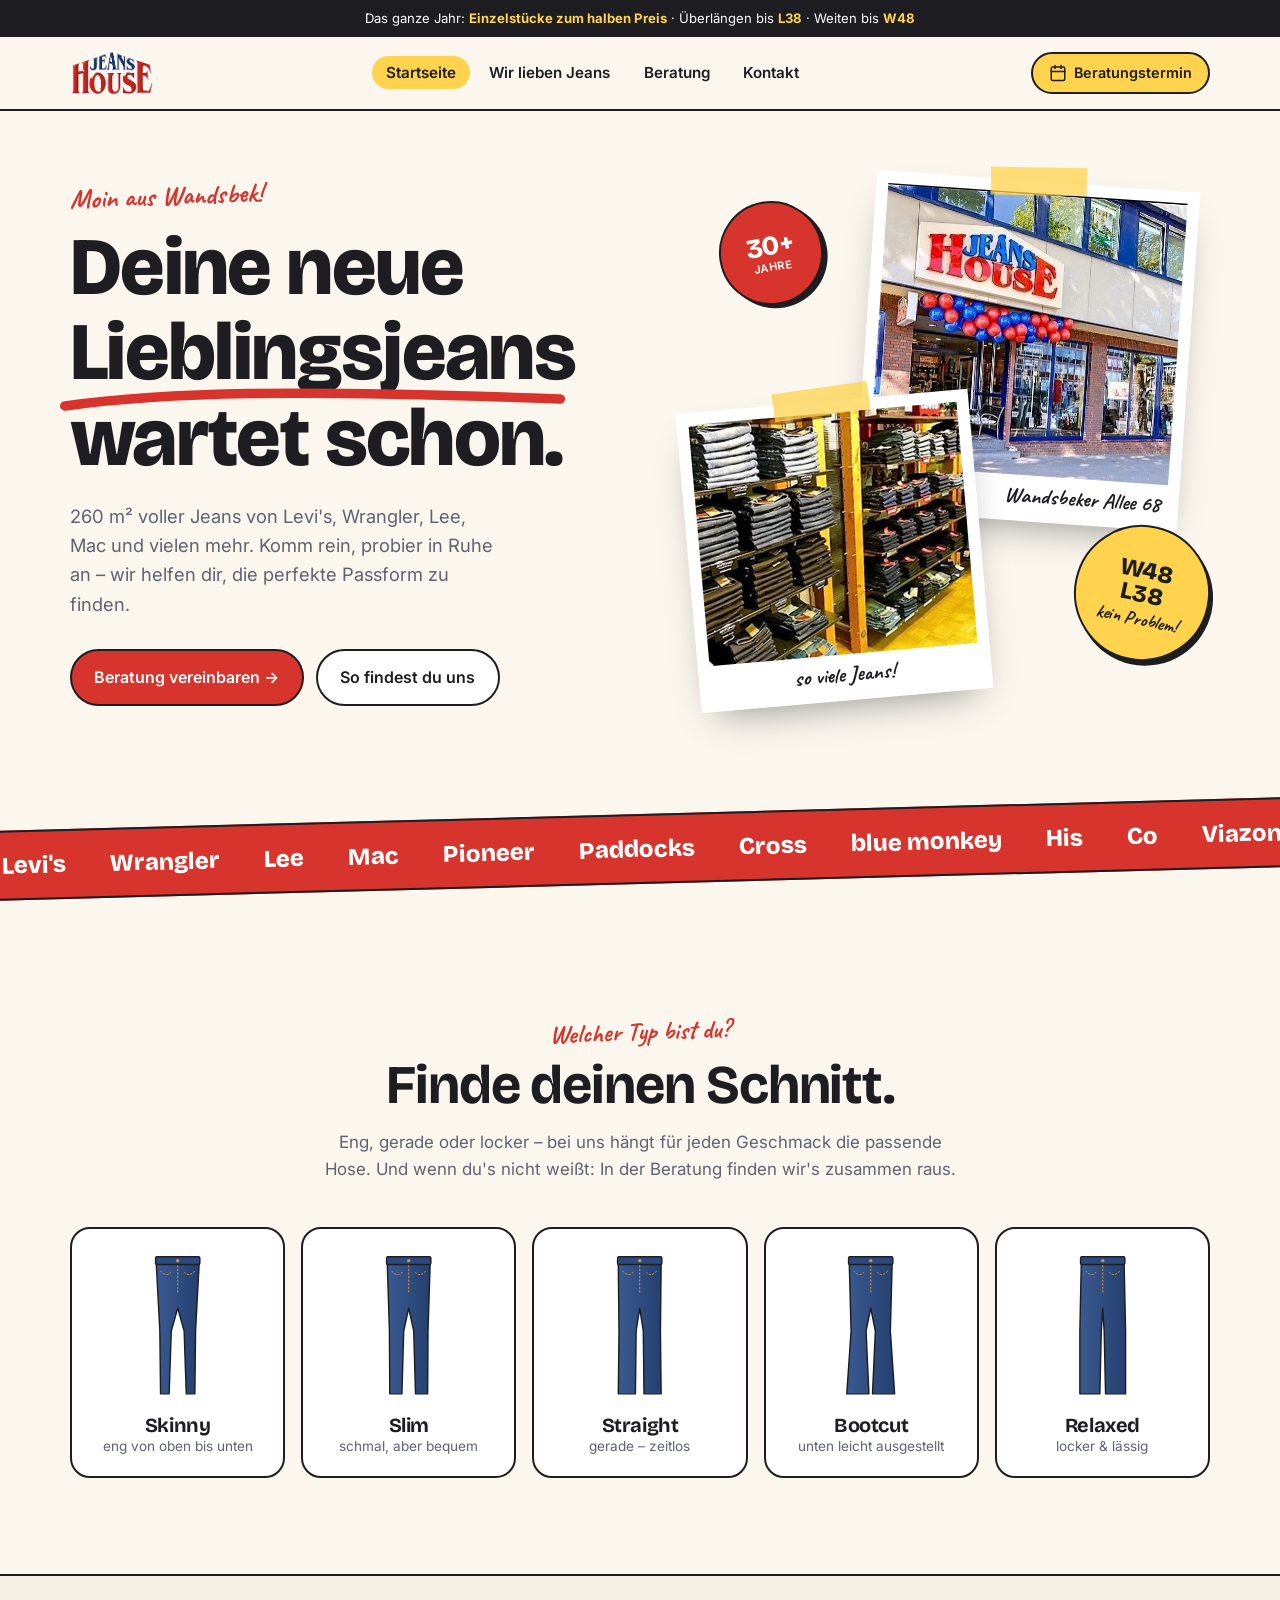
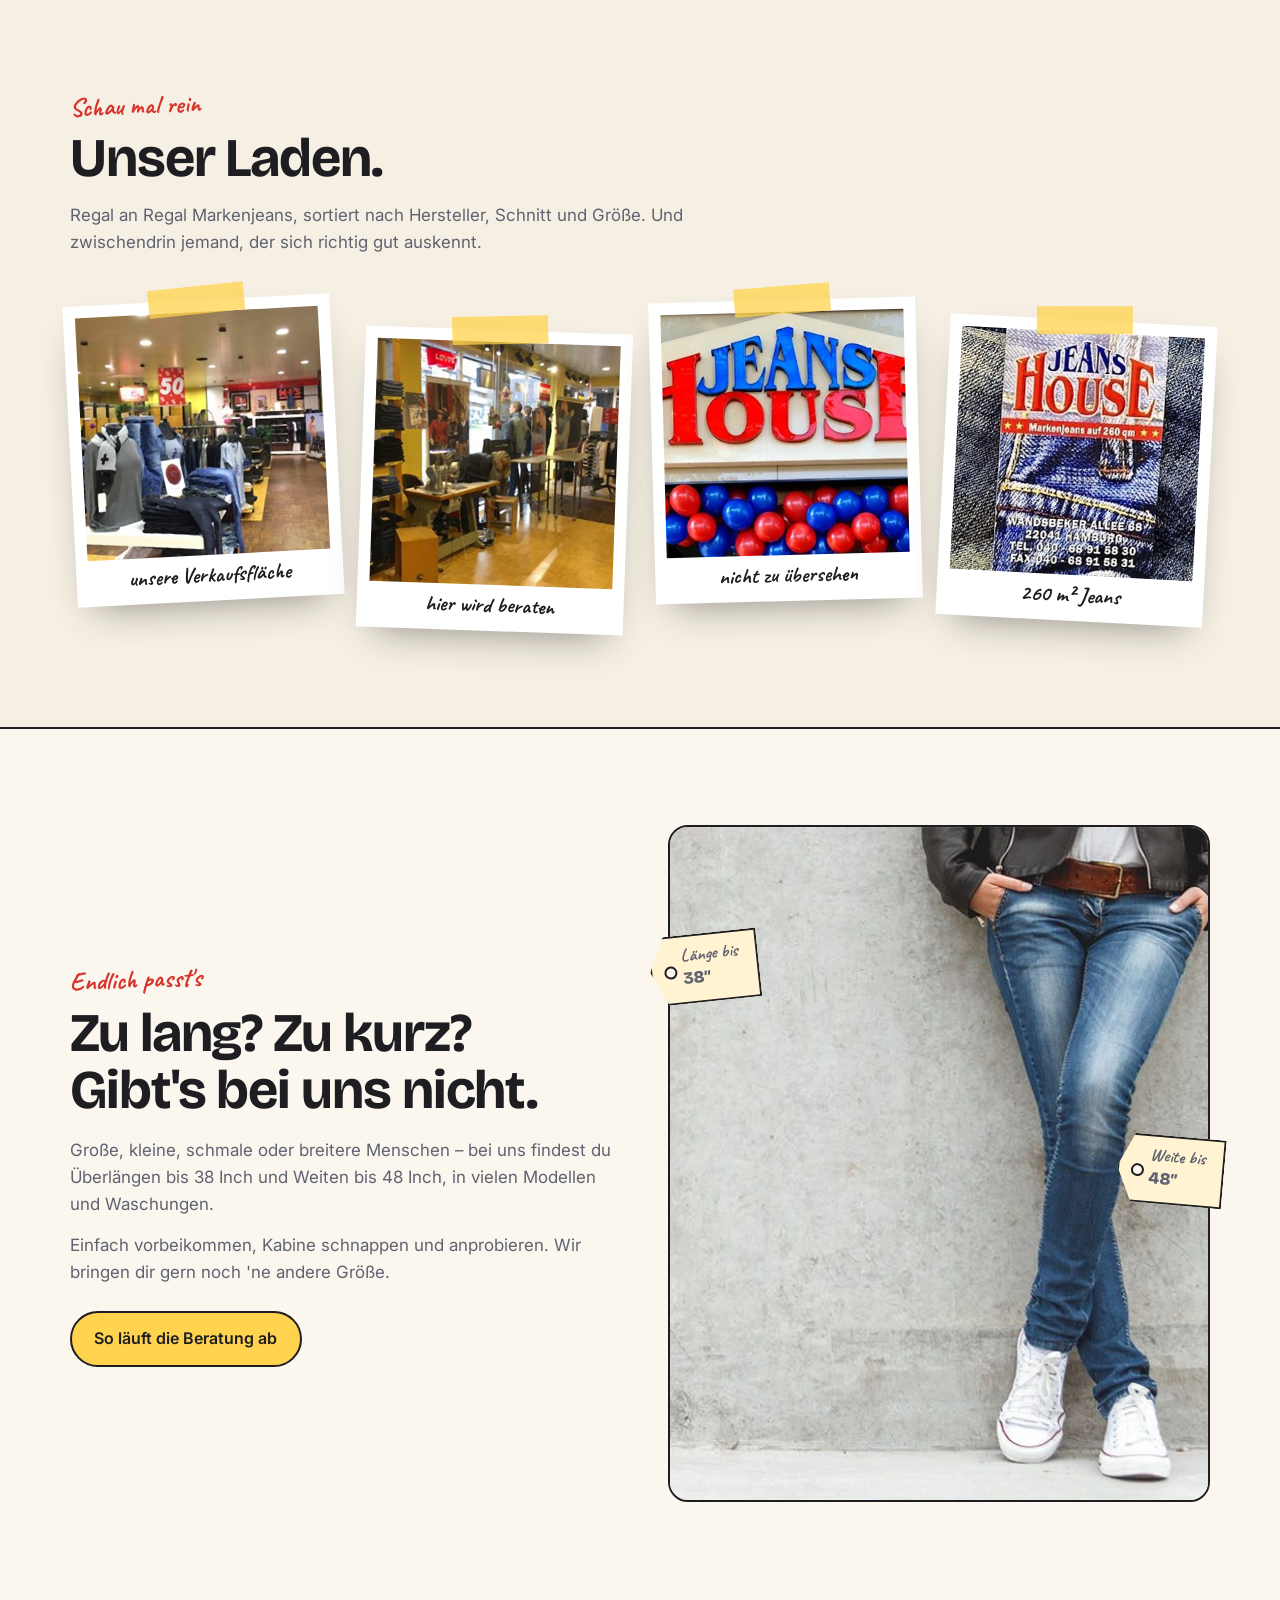
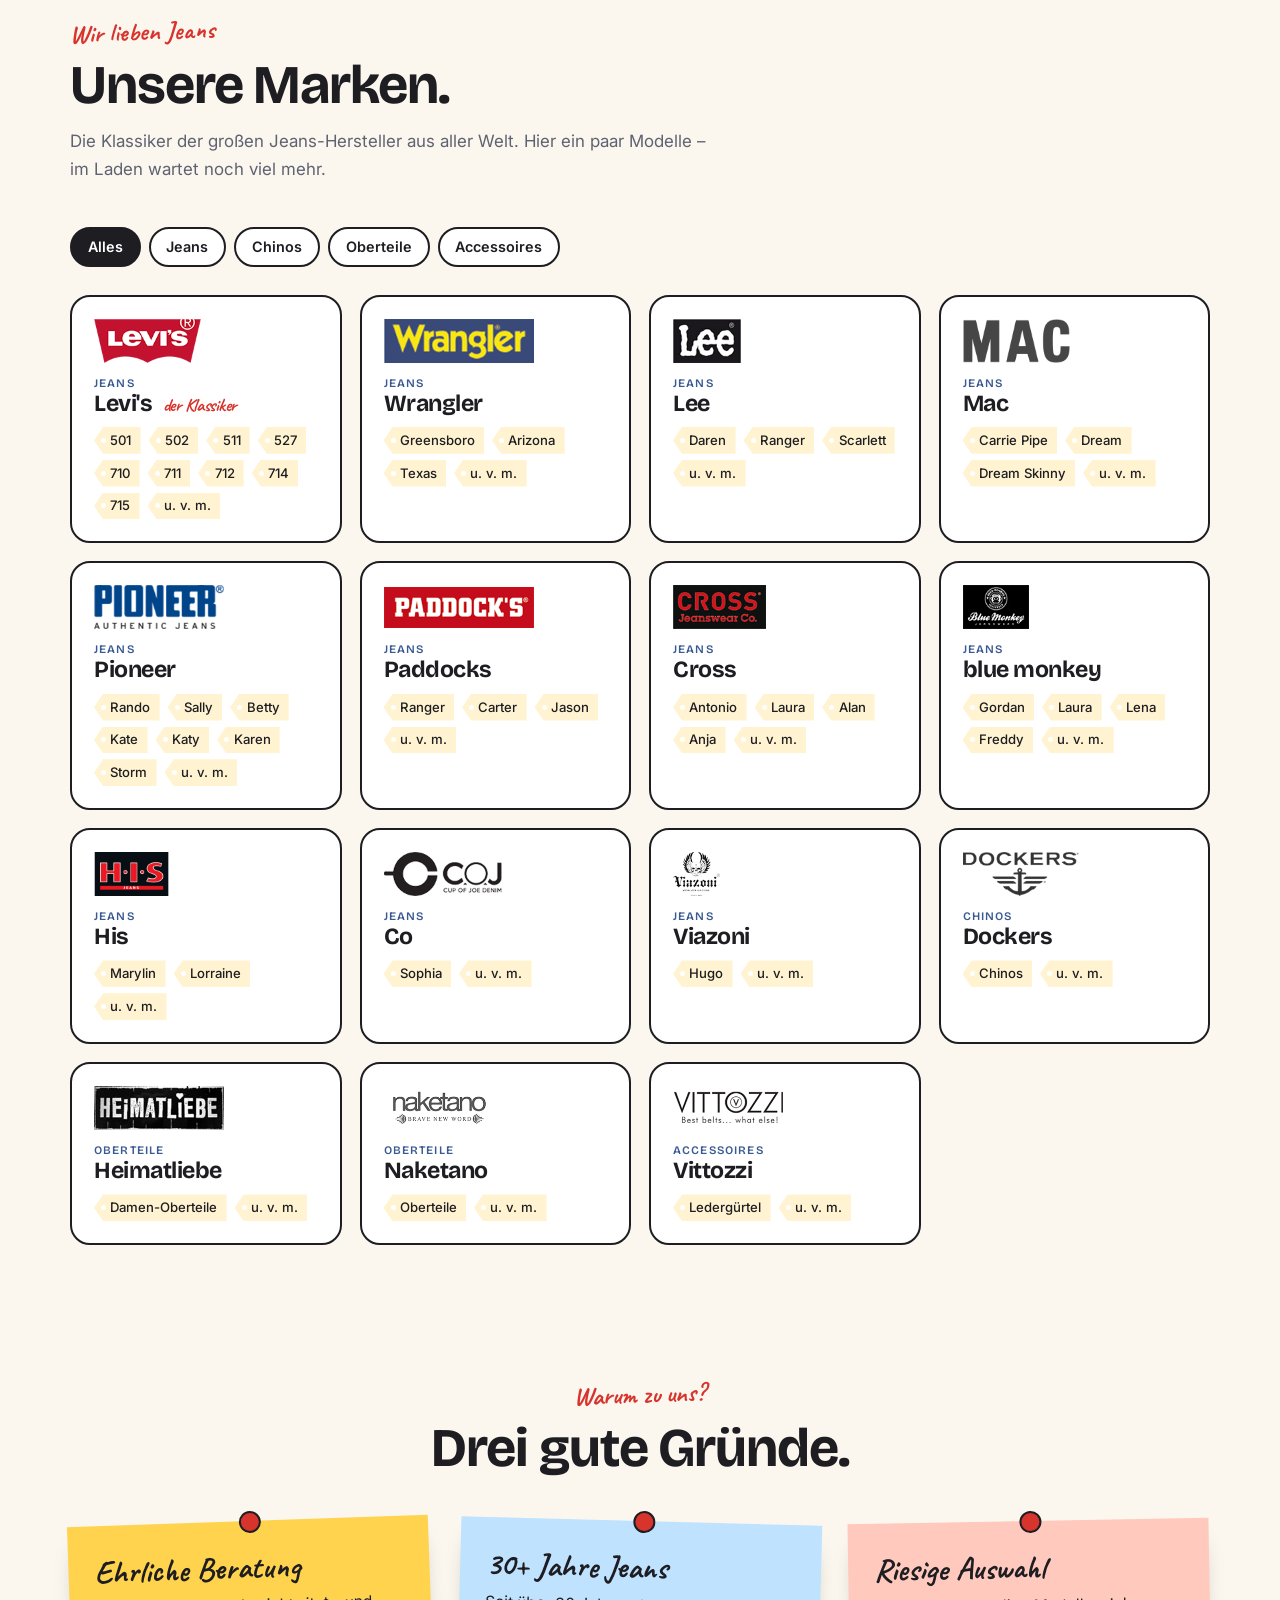
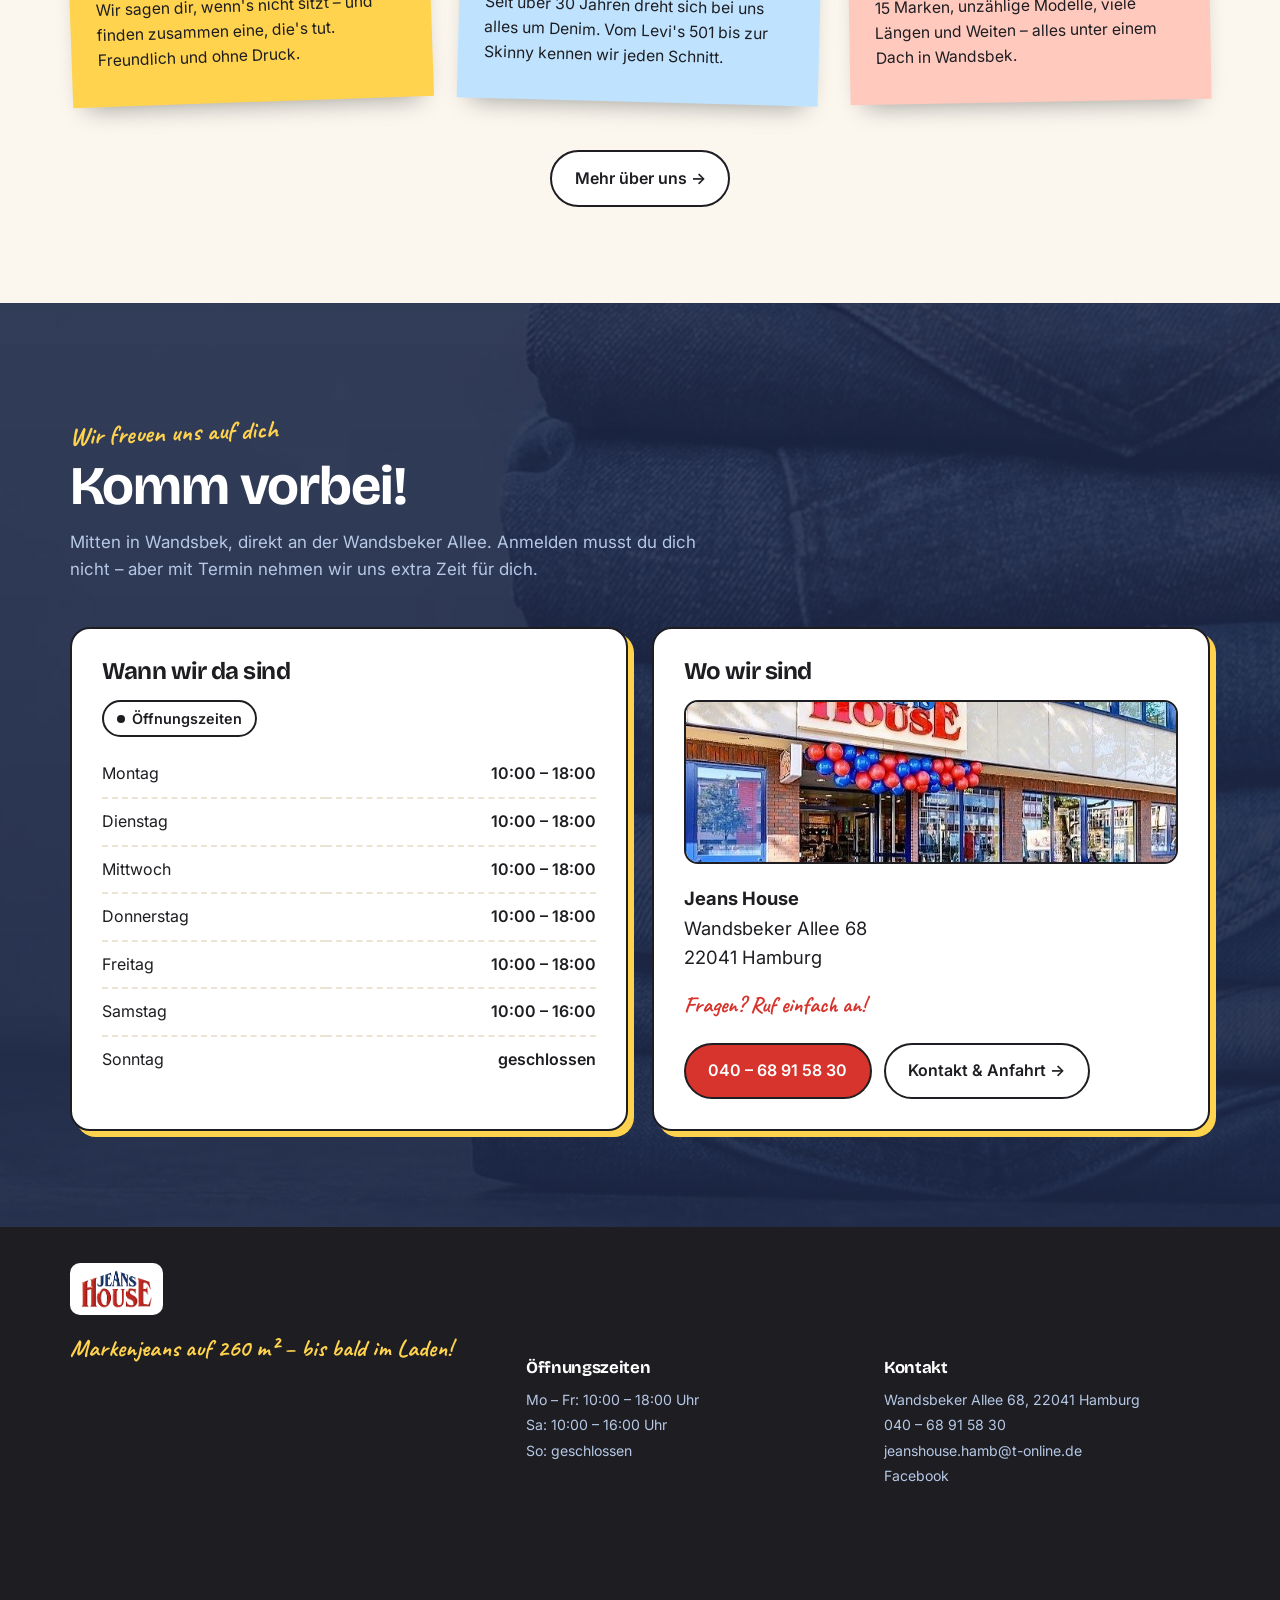
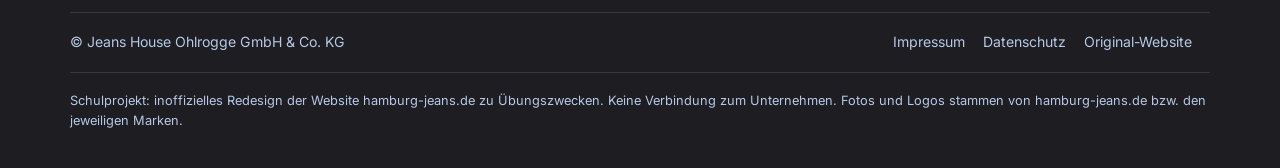
==== index.html @ 326e83bf "Add files via upload" ====
<!DOCTYPE html>
<html lang="de">
<head>
<meta charset="utf-8">
<meta name="viewport" content="width=device-width, initial-scale=1">
<title>Jeans House Hamburg – Markenjeans auf 260 m²</title>
<meta name="description" content="Markenjeans auf 260 m² in Hamburg-Wandsbek: persönliche Passformberatung, Überlängen bis L38 und Weiten bis W48.">
<meta name="author" content="Schulprojekt – Redesign von hamburg-jeans.de">
<link rel="icon" href="img/favicon.png">
<link rel="preconnect" href="https://fonts.googleapis.com">
<link rel="preconnect" href="https://fonts.gstatic.com" crossorigin>
<link href="https://fonts.googleapis.com/css2?family=Bricolage+Grotesque:opsz,wght@12..96,600;12..96,800&amp;family=Caveat:wght@600;700&amp;family=Inter:wght@400;500;600&amp;display=swap" rel="stylesheet">
<link rel="stylesheet" href="style.css">
</head>
<body>

<p class="topbar">Das ganze Jahr: <b>Einzelstücke zum halben Preis</b> · Überlängen bis <b>L38</b> · Weiten bis <b>W48</b></p>

<header>
  <nav class="wrap nav" aria-label="Hauptnavigation">
    <a href="index.html" class="logo"><img src="img/logo.png" alt="Jeans House – zur Startseite" width="84" height="46"></a>
    <button class="menu-btn" type="button" aria-label="Menü öffnen" aria-expanded="false" aria-controls="menu"><svg viewBox="0 0 24 24" fill="none" stroke="currentColor" stroke-width="2.4" stroke-linecap="round" aria-hidden="true"><path d="M4 7h16M4 12h16M4 17h16"/></svg></button>
    <ul id="menu">
      <li><a href="index.html" aria-current="page">Startseite</a></li>
      <li><a href="wir-lieben-jeans.html">Wir lieben Jeans</a></li>
      <li><a href="beratung.html">Beratung</a></li>
      <li><a href="kontakt.html">Kontakt</a></li>
    </ul>
    <a href="beratung.html#termin" class="btn btn-yellow"><svg viewBox="0 0 24 24" fill="none" stroke="currentColor" stroke-width="2" stroke-linecap="round" stroke-linejoin="round" aria-hidden="true"><rect x="3" y="4" width="18" height="18" rx="2"/><path d="M16 2v4M8 2v4M3 10h18"/></svg>Beratungstermin</a>
  </nav>
</header>

<main>
  <section class="hero">
    <div class="wrap hero-grid">
      <div>
        <p class="hand kicker">Moin aus Wandsbek!</p>
        <h1>Deine neue <span class="scribble">Lieblingsjeans<svg viewBox="0 0 200 12" preserveAspectRatio="none" aria-hidden="true"><path d="M2 8c40-6 90-7 196-3" fill="none" stroke="currentColor" stroke-width="4" stroke-linecap="round"/></svg></span> wartet schon.</h1>
        <p class="lead">260 m² voller Jeans von Levi's, Wrangler, Lee, Mac und vielen mehr. Komm rein, probier in Ruhe an – wir helfen dir, die perfekte Passform zu finden.</p>
        <div class="hero-actions">
          <a href="beratung.html#termin" class="btn btn-red">Beratung vereinbaren →</a>
          <a href="kontakt.html" class="btn btn-light">So findest du uns</a>
        </div>
      </div>
      <div class="collage">
        <figure class="polaroid p1"><img src="img/ladenfront.jpg" alt="Ladenfront von Jeans House an der Wandsbeker Allee"><figcaption>Wandsbeker Allee 68</figcaption></figure>
        <figure class="polaroid p2"><img src="img/regale.jpg" alt="Regale voller gefalteter Jeans"><figcaption>so viele Jeans!</figcaption></figure>
        <p class="sticker years"><span>30+<small>Jahre</small></span></p>
        <p class="sticker size"><span>W48<br>L38<small>kein Problem!</small></span></p>
      </div>
    </div>
  </section>

  <div class="ticker-wrap" aria-hidden="true"><div class="ticker"><div class="ticker-track"><span>Levi&#x27;s</span><span class="star"><svg viewBox="0 0 24 24" fill="currentColor" aria-hidden="true"><path d="M12 2l2.9 6.6 7.1.6-5.4 4.7 1.6 7-6.2-3.7-6.2 3.7 1.6-7L2 9.2l7.1-.6z"/></svg></span><span>Wrangler</span><span class="star"><svg viewBox="0 0 24 24" fill="currentColor" aria-hidden="true"><path d="M12 2l2.9 6.6 7.1.6-5.4 4.7 1.6 7-6.2-3.7-6.2 3.7 1.6-7L2 9.2l7.1-.6z"/></svg></span><span>Lee</span><span class="star"><svg viewBox="0 0 24 24" fill="currentColor" aria-hidden="true"><path d="M12 2l2.9 6.6 7.1.6-5.4 4.7 1.6 7-6.2-3.7-6.2 3.7 1.6-7L2 9.2l7.1-.6z"/></svg></span><span>Mac</span><span class="star"><svg viewBox="0 0 24 24" fill="currentColor" aria-hidden="true"><path d="M12 2l2.9 6.6 7.1.6-5.4 4.7 1.6 7-6.2-3.7-6.2 3.7 1.6-7L2 9.2l7.1-.6z"/></svg></span><span>Pioneer</span><span class="star"><svg viewBox="0 0 24 24" fill="currentColor" aria-hidden="true"><path d="M12 2l2.9 6.6 7.1.6-5.4 4.7 1.6 7-6.2-3.7-6.2 3.7 1.6-7L2 9.2l7.1-.6z"/></svg></span><span>Paddocks</span><span class="star"><svg viewBox="0 0 24 24" fill="currentColor" aria-hidden="true"><path d="M12 2l2.9 6.6 7.1.6-5.4 4.7 1.6 7-6.2-3.7-6.2 3.7 1.6-7L2 9.2l7.1-.6z"/></svg></span><span>Cross</span><span class="star"><svg viewBox="0 0 24 24" fill="currentColor" aria-hidden="true"><path d="M12 2l2.9 6.6 7.1.6-5.4 4.7 1.6 7-6.2-3.7-6.2 3.7 1.6-7L2 9.2l7.1-.6z"/></svg></span><span>blue monkey</span><span class="star"><svg viewBox="0 0 24 24" fill="currentColor" aria-hidden="true"><path d="M12 2l2.9 6.6 7.1.6-5.4 4.7 1.6 7-6.2-3.7-6.2 3.7 1.6-7L2 9.2l7.1-.6z"/></svg></span><span>His</span><span class="star"><svg viewBox="0 0 24 24" fill="currentColor" aria-hidden="true"><path d="M12 2l2.9 6.6 7.1.6-5.4 4.7 1.6 7-6.2-3.7-6.2 3.7 1.6-7L2 9.2l7.1-.6z"/></svg></span><span>Co</span><span class="star"><svg viewBox="0 0 24 24" fill="currentColor" aria-hidden="true"><path d="M12 2l2.9 6.6 7.1.6-5.4 4.7 1.6 7-6.2-3.7-6.2 3.7 1.6-7L2 9.2l7.1-.6z"/></svg></span><span>Viazoni</span><span class="star"><svg viewBox="0 0 24 24" fill="currentColor" aria-hidden="true"><path d="M12 2l2.9 6.6 7.1.6-5.4 4.7 1.6 7-6.2-3.7-6.2 3.7 1.6-7L2 9.2l7.1-.6z"/></svg></span><span>Dockers</span><span class="star"><svg viewBox="0 0 24 24" fill="currentColor" aria-hidden="true"><path d="M12 2l2.9 6.6 7.1.6-5.4 4.7 1.6 7-6.2-3.7-6.2 3.7 1.6-7L2 9.2l7.1-.6z"/></svg></span><span>Heimatliebe</span><span class="star"><svg viewBox="0 0 24 24" fill="currentColor" aria-hidden="true"><path d="M12 2l2.9 6.6 7.1.6-5.4 4.7 1.6 7-6.2-3.7-6.2 3.7 1.6-7L2 9.2l7.1-.6z"/></svg></span><span>Naketano</span><span class="star"><svg viewBox="0 0 24 24" fill="currentColor" aria-hidden="true"><path d="M12 2l2.9 6.6 7.1.6-5.4 4.7 1.6 7-6.2-3.7-6.2 3.7 1.6-7L2 9.2l7.1-.6z"/></svg></span><span>Vittozzi</span><span class="star"><svg viewBox="0 0 24 24" fill="currentColor" aria-hidden="true"><path d="M12 2l2.9 6.6 7.1.6-5.4 4.7 1.6 7-6.2-3.7-6.2 3.7 1.6-7L2 9.2l7.1-.6z"/></svg></span><span>Levi&#x27;s</span><span class="star"><svg viewBox="0 0 24 24" fill="currentColor" aria-hidden="true"><path d="M12 2l2.9 6.6 7.1.6-5.4 4.7 1.6 7-6.2-3.7-6.2 3.7 1.6-7L2 9.2l7.1-.6z"/></svg></span><span>Wrangler</span><span class="star"><svg viewBox="0 0 24 24" fill="currentColor" aria-hidden="true"><path d="M12 2l2.9 6.6 7.1.6-5.4 4.7 1.6 7-6.2-3.7-6.2 3.7 1.6-7L2 9.2l7.1-.6z"/></svg></span><span>Lee</span><span class="star"><svg viewBox="0 0 24 24" fill="currentColor" aria-hidden="true"><path d="M12 2l2.9 6.6 7.1.6-5.4 4.7 1.6 7-6.2-3.7-6.2 3.7 1.6-7L2 9.2l7.1-.6z"/></svg></span><span>Mac</span><span class="star"><svg viewBox="0 0 24 24" fill="currentColor" aria-hidden="true"><path d="M12 2l2.9 6.6 7.1.6-5.4 4.7 1.6 7-6.2-3.7-6.2 3.7 1.6-7L2 9.2l7.1-.6z"/></svg></span><span>Pioneer</span><span class="star"><svg viewBox="0 0 24 24" fill="currentColor" aria-hidden="true"><path d="M12 2l2.9 6.6 7.1.6-5.4 4.7 1.6 7-6.2-3.7-6.2 3.7 1.6-7L2 9.2l7.1-.6z"/></svg></span><span>Paddocks</span><span class="star"><svg viewBox="0 0 24 24" fill="currentColor" aria-hidden="true"><path d="M12 2l2.9 6.6 7.1.6-5.4 4.7 1.6 7-6.2-3.7-6.2 3.7 1.6-7L2 9.2l7.1-.6z"/></svg></span><span>Cross</span><span class="star"><svg viewBox="0 0 24 24" fill="currentColor" aria-hidden="true"><path d="M12 2l2.9 6.6 7.1.6-5.4 4.7 1.6 7-6.2-3.7-6.2 3.7 1.6-7L2 9.2l7.1-.6z"/></svg></span><span>blue monkey</span><span class="star"><svg viewBox="0 0 24 24" fill="currentColor" aria-hidden="true"><path d="M12 2l2.9 6.6 7.1.6-5.4 4.7 1.6 7-6.2-3.7-6.2 3.7 1.6-7L2 9.2l7.1-.6z"/></svg></span><span>His</span><span class="star"><svg viewBox="0 0 24 24" fill="currentColor" aria-hidden="true"><path d="M12 2l2.9 6.6 7.1.6-5.4 4.7 1.6 7-6.2-3.7-6.2 3.7 1.6-7L2 9.2l7.1-.6z"/></svg></span><span>Co</span><span class="star"><svg viewBox="0 0 24 24" fill="currentColor" aria-hidden="true"><path d="M12 2l2.9 6.6 7.1.6-5.4 4.7 1.6 7-6.2-3.7-6.2 3.7 1.6-7L2 9.2l7.1-.6z"/></svg></span><span>Viazoni</span><span class="star"><svg viewBox="0 0 24 24" fill="currentColor" aria-hidden="true"><path d="M12 2l2.9 6.6 7.1.6-5.4 4.7 1.6 7-6.2-3.7-6.2 3.7 1.6-7L2 9.2l7.1-.6z"/></svg></span><span>Dockers</span><span class="star"><svg viewBox="0 0 24 24" fill="currentColor" aria-hidden="true"><path d="M12 2l2.9 6.6 7.1.6-5.4 4.7 1.6 7-6.2-3.7-6.2 3.7 1.6-7L2 9.2l7.1-.6z"/></svg></span><span>Heimatliebe</span><span class="star"><svg viewBox="0 0 24 24" fill="currentColor" aria-hidden="true"><path d="M12 2l2.9 6.6 7.1.6-5.4 4.7 1.6 7-6.2-3.7-6.2 3.7 1.6-7L2 9.2l7.1-.6z"/></svg></span><span>Naketano</span><span class="star"><svg viewBox="0 0 24 24" fill="currentColor" aria-hidden="true"><path d="M12 2l2.9 6.6 7.1.6-5.4 4.7 1.6 7-6.2-3.7-6.2 3.7 1.6-7L2 9.2l7.1-.6z"/></svg></span><span>Vittozzi</span><span class="star"><svg viewBox="0 0 24 24" fill="currentColor" aria-hidden="true"><path d="M12 2l2.9 6.6 7.1.6-5.4 4.7 1.6 7-6.2-3.7-6.2 3.7 1.6-7L2 9.2l7.1-.6z"/></svg></span></div></div></div>

  <section id="schnitte">
    <div class="wrap">
      <div class="section-head center">
        <p class="hand">Welcher Typ bist du?</p>
        <h2>Finde deinen Schnitt.</h2>
        <p>Eng, gerade oder locker – bei uns hängt für jeden Geschmack die passende Hose. Und wenn du's nicht weißt: In der Beratung finden wir's zusammen raus.</p>
      </div>
      <div class="cuts">
        <a class="cut" href="beratung.html"><svg viewBox="0 0 100 210" aria-hidden="true"><defs><linearGradient id="dg0" x1="0" x2="1"><stop offset="0" stop-color="#3a5a92"/><stop offset="1" stop-color="#25406f"/></linearGradient></defs><polygon points="20,18 25,112 26,200 38,200 41,112 50,80 50,80 59,112 62,200 74,200 75,112 80,18" fill="url(#dg0)" stroke="#1d1d22" stroke-width="2" stroke-linejoin="round"/><rect x="19" y="8" width="62" height="11" rx="2" fill="#2c4a80" stroke="#1d1d22" stroke-width="2"/><circle cx="50" cy="13.5" r="2.4" fill="#d9933f"/><path d="M50 20v40M26 28q9 10 16 0M74 28q-9 10-16 0" fill="none" stroke="#d9933f" stroke-width="1.4" stroke-dasharray="3 2"/></svg><h3>Skinny</h3><p>eng von oben bis unten</p></a>
        <a class="cut" href="beratung.html"><svg viewBox="0 0 100 210" aria-hidden="true"><defs><linearGradient id="dg1" x1="0" x2="1"><stop offset="0" stop-color="#3a5a92"/><stop offset="1" stop-color="#25406f"/></linearGradient></defs><polygon points="20,18 23,112 23.5,200 40.5,200 43,112 50,80 50,80 57,112 59.5,200 76.5,200 77,112 80,18" fill="url(#dg1)" stroke="#1d1d22" stroke-width="2" stroke-linejoin="round"/><rect x="19" y="8" width="62" height="11" rx="2" fill="#2c4a80" stroke="#1d1d22" stroke-width="2"/><circle cx="50" cy="13.5" r="2.4" fill="#d9933f"/><path d="M50 20v40M26 28q9 10 16 0M74 28q-9 10-16 0" fill="none" stroke="#d9933f" stroke-width="1.4" stroke-dasharray="3 2"/></svg><h3>Slim</h3><p>schmal, aber bequem</p></a>
        <a class="cut" href="beratung.html"><svg viewBox="0 0 100 210" aria-hidden="true"><defs><linearGradient id="dg2" x1="0" x2="1"><stop offset="0" stop-color="#3a5a92"/><stop offset="1" stop-color="#25406f"/></linearGradient></defs><polygon points="20,18 21,112 20,200 44,200 45,112 50,80 50,80 55,112 56,200 80,200 79,112 80,18" fill="url(#dg2)" stroke="#1d1d22" stroke-width="2" stroke-linejoin="round"/><rect x="19" y="8" width="62" height="11" rx="2" fill="#2c4a80" stroke="#1d1d22" stroke-width="2"/><circle cx="50" cy="13.5" r="2.4" fill="#d9933f"/><path d="M50 20v40M26 28q9 10 16 0M74 28q-9 10-16 0" fill="none" stroke="#d9933f" stroke-width="1.4" stroke-dasharray="3 2"/></svg><h3>Straight</h3><p>gerade – zeitlos</p></a>
        <a class="cut" href="beratung.html"><svg viewBox="0 0 100 210" aria-hidden="true"><defs><linearGradient id="dg3" x1="0" x2="1"><stop offset="0" stop-color="#3a5a92"/><stop offset="1" stop-color="#25406f"/></linearGradient></defs><polygon points="20,18 22.5,112 16.5,200 47.5,200 43.5,112 50,80 50,80 56.5,112 52.5,200 83.5,200 77.5,112 80,18" fill="url(#dg3)" stroke="#1d1d22" stroke-width="2" stroke-linejoin="round"/><rect x="19" y="8" width="62" height="11" rx="2" fill="#2c4a80" stroke="#1d1d22" stroke-width="2"/><circle cx="50" cy="13.5" r="2.4" fill="#d9933f"/><path d="M50 20v40M26 28q9 10 16 0M74 28q-9 10-16 0" fill="none" stroke="#d9933f" stroke-width="1.4" stroke-dasharray="3 2"/></svg><h3>Bootcut</h3><p>unten leicht ausgestellt</p></a>
        <a class="cut" href="beratung.html"><svg viewBox="0 0 100 210" aria-hidden="true"><defs><linearGradient id="dg4" x1="0" x2="1"><stop offset="0" stop-color="#3a5a92"/><stop offset="1" stop-color="#25406f"/></linearGradient></defs><polygon points="20,18 18,112 18,200 46,200 48,112 50,80 50,80 52,112 54,200 82,200 82,112 80,18" fill="url(#dg4)" stroke="#1d1d22" stroke-width="2" stroke-linejoin="round"/><rect x="19" y="8" width="62" height="11" rx="2" fill="#2c4a80" stroke="#1d1d22" stroke-width="2"/><circle cx="50" cy="13.5" r="2.4" fill="#d9933f"/><path d="M50 20v40M26 28q9 10 16 0M74 28q-9 10-16 0" fill="none" stroke="#d9933f" stroke-width="1.4" stroke-dasharray="3 2"/></svg><h3>Relaxed</h3><p>locker &amp; lässig</p></a>
      </div>
    </div>
  </section>

  <section id="laden" class="wall">
    <div class="wrap">
      <div class="section-head">
        <p class="hand">Schau mal rein</p>
        <h2>Unser Laden.</h2>
        <p>Regal an Regal Markenjeans, sortiert nach Hersteller, Schnitt und Größe. Und zwischendrin jemand, der sich richtig gut auskennt.</p>
      </div>
      <div class="wall-grid">
        <figure class="polaroid"><img src="img/laden-verkauf.jpg" alt="Verkaufsfläche mit Jeans und Oberteilen" loading="lazy"><figcaption>unsere Verkaufsfläche</figcaption></figure>
        <figure class="polaroid"><img src="img/laden-innen.jpg" alt="Blick in den Laden mit Beratungstisch" loading="lazy"><figcaption>hier wird beraten</figcaption></figure>
        <figure class="polaroid"><img src="img/schild.jpg" alt="Jeans House Schild mit Luftballons" loading="lazy"><figcaption>nicht zu übersehen</figcaption></figure>
        <figure class="polaroid"><img src="img/etikett.jpg" alt="Jeans House Etikett auf Denim" loading="lazy"><figcaption>260 m² Jeans</figcaption></figure>
      </div>
    </div>
  </section>

  <section id="passform" class="fit">
    <div class="wrap fit-grid">
      <div>
        <p class="hand kicker">Endlich passt's</p>
        <h2>Zu lang? Zu kurz? Gibt's bei uns nicht.</h2>
        <p>Große, kleine, schmale oder breitere Menschen – bei uns findest du Überlängen bis 38 Inch und Weiten bis 48 Inch, in vielen Modellen und Waschungen.</p>
        <p>Einfach vorbeikommen, Kabine schnappen und anprobieren. Wir bringen dir gern noch 'ne andere Größe.</p>
        <div class="hero-actions" style="margin-top:24px"><a href="beratung.html" class="btn btn-yellow">So läuft die Beratung ab</a></div>
      </div>
      <figure class="fit-visual">
        <img src="img/frau-jeans.jpg" alt="Frau in Bluejeans und weißen Sneakern an einer Betonwand" loading="lazy">
        <p class="hangtag t1"><small>Länge bis</small>38″</p>
        <p class="hangtag t2"><small>Weite bis</small>48″</p>
      </figure>
    </div>
  </section>

  <section id="marken" style="padding-top:0">
    <div class="wrap">
      <div class="section-head">
        <p class="hand">Wir lieben Jeans</p>
        <h2>Unsere Marken.</h2>
        <p>Die Klassiker der großen Jeans-Hersteller aus aller Welt. Hier ein paar Modelle – im Laden wartet noch viel mehr.</p>
      </div>
      <div class="brand-filter" role="group" aria-label="Nach Kategorie filtern">
        <input class="filter-radio" type="radio" name="kategorie" id="f-all" checked><label class="chip" for="f-all">Alles</label>
        <input class="filter-radio" type="radio" name="kategorie" id="f-jeans"><label class="chip" for="f-jeans">Jeans</label>
        <input class="filter-radio" type="radio" name="kategorie" id="f-chinos"><label class="chip" for="f-chinos">Chinos</label>
        <input class="filter-radio" type="radio" name="kategorie" id="f-tops"><label class="chip" for="f-tops">Oberteile</label>
        <input class="filter-radio" type="radio" name="kategorie" id="f-acc"><label class="chip" for="f-acc">Accessoires</label>
        <div class="brands">
        <article class="brand t-jeans">
          <img class="logo-img" src="img/marken/levis.png" alt="Logo Levi&#x27;s" height="44" loading="lazy">
          <h3><span class="t">Jeans</span>Levi&#x27;s <small>der Klassiker</small></h3>
          <ul class="models"><li>501</li><li>502</li><li>511</li><li>527</li><li>710</li><li>711</li><li>712</li><li>714</li><li>715</li><li>u. v. m.</li></ul>
        </article>
        <article class="brand t-jeans">
          <img class="logo-img" src="img/marken/wrangler.png" alt="Logo Wrangler" height="44" loading="lazy">
          <h3><span class="t">Jeans</span>Wrangler</h3>
          <ul class="models"><li>Greensboro</li><li>Arizona</li><li>Texas</li><li>u. v. m.</li></ul>
        </article>
        <article class="brand t-jeans">
          <img class="logo-img" src="img/marken/lee.png" alt="Logo Lee" height="44" loading="lazy">
          <h3><span class="t">Jeans</span>Lee</h3>
          <ul class="models"><li>Daren</li><li>Ranger</li><li>Scarlett</li><li>u. v. m.</li></ul>
        </article>
        <article class="brand t-jeans">
          <img class="logo-img dim" src="img/marken/mac.png" alt="Logo Mac" height="44" loading="lazy">
          <h3><span class="t">Jeans</span>Mac</h3>
          <ul class="models"><li>Carrie Pipe</li><li>Dream</li><li>Dream Skinny</li><li>u. v. m.</li></ul>
        </article>
        <article class="brand t-jeans">
          <img class="logo-img" src="img/marken/pioneer.png" alt="Logo Pioneer" height="44" loading="lazy">
          <h3><span class="t">Jeans</span>Pioneer</h3>
          <ul class="models"><li>Rando</li><li>Sally</li><li>Betty</li><li>Kate</li><li>Katy</li><li>Karen</li><li>Storm</li><li>u. v. m.</li></ul>
        </article>
        <article class="brand t-jeans">
          <img class="logo-img" src="img/marken/paddocks.png" alt="Logo Paddocks" height="44" loading="lazy">
          <h3><span class="t">Jeans</span>Paddocks</h3>
          <ul class="models"><li>Ranger</li><li>Carter</li><li>Jason</li><li>u. v. m.</li></ul>
        </article>
        <article class="brand t-jeans">
          <img class="logo-img" src="img/marken/cross.png" alt="Logo Cross" height="44" loading="lazy">
          <h3><span class="t">Jeans</span>Cross</h3>
          <ul class="models"><li>Antonio</li><li>Laura</li><li>Alan</li><li>Anja</li><li>u. v. m.</li></ul>
        </article>
        <article class="brand t-jeans">
          <img class="logo-img" src="img/marken/blue-monkey.png" alt="Logo blue monkey" height="44" loading="lazy">
          <h3><span class="t">Jeans</span>blue monkey</h3>
          <ul class="models"><li>Gordan</li><li>Laura</li><li>Lena</li><li>Freddy</li><li>u. v. m.</li></ul>
        </article>
        <article class="brand t-jeans">
          <img class="logo-img" src="img/marken/his.png" alt="Logo His" height="44" loading="lazy">
          <h3><span class="t">Jeans</span>His</h3>
          <ul class="models"><li>Marylin</li><li>Lorraine</li><li>u. v. m.</li></ul>
        </article>
        <article class="brand t-jeans">
          <img class="logo-img" src="img/marken/co.png" alt="Logo Co" height="44" loading="lazy">
          <h3><span class="t">Jeans</span>Co</h3>
          <ul class="models"><li>Sophia</li><li>u. v. m.</li></ul>
        </article>
        <article class="brand t-jeans">
          <img class="logo-img" src="img/marken/viazoni.png" alt="Logo Viazoni" height="44" loading="lazy">
          <h3><span class="t">Jeans</span>Viazoni</h3>
          <ul class="models"><li>Hugo</li><li>u. v. m.</li></ul>
        </article>
        <article class="brand t-chinos">
          <img class="logo-img" src="img/marken/dockers.png" alt="Logo Dockers" height="44" loading="lazy">
          <h3><span class="t">Chinos</span>Dockers</h3>
          <ul class="models"><li>Chinos</li><li>u. v. m.</li></ul>
        </article>
        <article class="brand t-tops">
          <img class="logo-img" src="img/marken/heimatliebe.png" alt="Logo Heimatliebe" height="44" loading="lazy">
          <h3><span class="t">Oberteile</span>Heimatliebe</h3>
          <ul class="models"><li>Damen-Oberteile</li><li>u. v. m.</li></ul>
        </article>
        <article class="brand t-tops">
          <img class="logo-img" src="img/marken/naketano.png" alt="Logo Naketano" height="44" loading="lazy">
          <h3><span class="t">Oberteile</span>Naketano</h3>
          <ul class="models"><li>Oberteile</li><li>u. v. m.</li></ul>
        </article>
        <article class="brand t-acc">
          <img class="logo-img" src="img/marken/vittozzi.png" alt="Logo Vittozzi" height="44" loading="lazy">
          <h3><span class="t">Accessoires</span>Vittozzi</h3>
          <ul class="models"><li>Ledergürtel</li><li>u. v. m.</li></ul>
        </article>
        </div>
      </div>
    </div>
  </section>

  <section style="padding-top:20px">
    <div class="wrap">
      <div class="section-head center">
        <p class="hand">Warum zu uns?</p>
        <h2>Drei gute Gründe.</h2>
        
      </div>
      <div class="notes">
        <div class="note"><h3>Ehrliche Beratung</h3><p>Wir sagen dir, wenn's nicht sitzt – und finden zusammen eine, die's tut. Freundlich und ohne Druck.</p></div>
        <div class="note"><h3>30+ Jahre Jeans</h3><p>Seit über 30 Jahren dreht sich bei uns alles um Denim. Vom Levi's 501 bis zur Skinny kennen wir jeden Schnitt.</p></div>
        <div class="note"><h3>Riesige Auswahl</h3><p>15 Marken, unzählige Modelle, viele Längen und Weiten – alles unter einem Dach in Wandsbek.</p></div>
      </div>
      <div class="hero-actions" style="justify-content:center;margin-top:48px"><a href="wir-lieben-jeans.html" class="btn btn-light">Mehr über uns →</a></div>
    </div>
  </section>

  <section id="besuch" class="visit">
    <div class="wrap">
      <div class="section-head">
        <p class="hand">Wir freuen uns auf dich</p>
        <h2>Komm vorbei!</h2>
        <p>Mitten in Wandsbek, direkt an der Wandsbeker Allee. Anmelden musst du dich nicht – aber mit Termin nehmen wir uns extra Zeit für dich.</p>
      </div>
      <div class="visit-grid">
        <section class="card">
          <h3>Wann wir da sind</h3>
          <p class="status"><i></i><span>Öffnungszeiten</span></p>
          <table class="hours">
            <tr data-d="1"><td>Montag</td><td>10:00 – 18:00</td></tr>
            <tr data-d="2"><td>Dienstag</td><td>10:00 – 18:00</td></tr>
            <tr data-d="3"><td>Mittwoch</td><td>10:00 – 18:00</td></tr>
            <tr data-d="4"><td>Donnerstag</td><td>10:00 – 18:00</td></tr>
            <tr data-d="5"><td>Freitag</td><td>10:00 – 18:00</td></tr>
            <tr data-d="6"><td>Samstag</td><td>10:00 – 16:00</td></tr>
            <tr data-d="0"><td>Sonntag</td><td>geschlossen</td></tr>
          </table>
        </section>
        <section class="card">
          <h3>Wo wir sind</h3>
          <a class="map-link" href="kontakt.html"><img src="img/ladenfront.jpg" alt="Ladenfront – zu Laden und Anfahrt" loading="lazy"></a>
          <address class="address"><strong>Jeans House</strong><br>Wandsbeker Allee 68<br>22041 Hamburg</address>
          <p class="hand">Fragen? Ruf einfach an!</p>
          <div class="hero-actions">
            <a class="btn btn-red" href="tel:+494068915830">040 – 68 91 58 30</a>
            <a class="btn btn-light" href="kontakt.html">Kontakt &amp; Anfahrt →</a>
          </div>
        </section>
      </div>
    </div>
  </section>
</main>

<footer>
  <div class="wrap">
    <div class="foot-grid">
      <div>
        <a href="index.html" class="foot-logo"><img src="img/logo.png" alt="Jeans House" width="73" height="40"></a>
        <p class="hand" style="color:var(--yellow);font-size:1.5rem;line-height:1.2">Markenjeans auf 260 m² – bis bald im Laden!</p>
      </div>
      <section>
        <h2 class="foot-h">Öffnungszeiten</h2>
        <p>Mo – Fr: 10:00 – 18:00 Uhr<br>Sa: 10:00 – 16:00 Uhr<br>So: geschlossen</p>
      </section>
      <section>
        <h2 class="foot-h">Kontakt</h2>
        <address>
          <ul>
            <li>Wandsbeker Allee 68, 22041 Hamburg</li>
            <li><a href="tel:+494068915830">040 – 68 91 58 30</a></li>
            <li><a href="mailto:jeanshouse.hamb@t-online.de">jeanshouse.hamb@t-online.de</a></li>
            <li><a href="https://www.facebook.com/hamburgjeans/" target="_blank" rel="noopener">Facebook</a></li>
          </ul>
        </address>
      </section>
    </div>
    <div class="foot-bottom">
      <span>© Jeans House Ohlrogge GmbH &amp; Co. KG</span>
      <nav aria-label="Rechtliches"><a href="impressum.html">Impressum</a><a href="datenschutz.html">Datenschutz</a><a href="https://www.hamburg-jeans.de/" target="_blank" rel="noopener">Original-Website</a></nav>
    </div>
    <p class="disclaimer">Schulprojekt: inoffizielles Redesign der Website hamburg-jeans.de zu Übungszwecken. Keine Verbindung zum Unternehmen. Fotos und Logos stammen von hamburg-jeans.de bzw. den jeweiligen Marken.</p>
  </div>
</footer>

<script src="main.js"></script>
</body>
</html>
---- style.css ----
:root{
  --indigo:#1c2847; --denim:#3a5a92; --sky:#b6c8e6;
  --cream:#f6f0e4; --paper:#fbf7ef; --ink:#1d1d22; --muted:#5f6270;
  --red:#d6342c; --yellow:#ffd34d; --stitch:#d9933f;
  --radius:20px; --max:1180px;
}
*{box-sizing:border-box;margin:0;padding:0}
html{scroll-behavior:smooth}
body{font-family:Inter,system-ui,sans-serif;background:var(--paper);color:var(--ink);line-height:1.6;-webkit-font-smoothing:antialiased}
img,svg{display:block;max-width:100%}
a{color:inherit}
h1,h2,h3{font-family:"Bricolage Grotesque",Inter,sans-serif;line-height:1.05;letter-spacing:-.02em}
.wrap{max-width:var(--max);margin:0 auto;padding:0 20px}
.hand{font-family:Caveat,cursive;font-weight:700;letter-spacing:0}
.btn{display:inline-flex;align-items:center;gap:.5em;padding:.85em 1.4em;border-radius:999px;font-weight:600;text-decoration:none;transition:transform .15s,box-shadow .15s;border:2px solid var(--ink)}
.btn:hover{transform:translate(-2px,-2px);box-shadow:4px 4px 0 var(--ink)}
.btn-red{background:var(--red);color:#fff}
.btn-light{background:#fff;color:var(--ink)}
.btn-yellow{background:var(--yellow);color:var(--ink)}

/* scribble underline */
.scribble{position:relative;white-space:nowrap}
.scribble svg{position:absolute;left:-2%;bottom:-.18em;width:104%;height:.35em;color:var(--red)}

/* top bar */
.topbar{background:var(--ink);color:#fff;font-size:.82rem;text-align:center;padding:8px 16px}
.topbar b{color:var(--yellow)}

/* header */
header{position:sticky;top:0;z-index:50;background:rgba(251,247,239,.92);backdrop-filter:blur(10px);border-bottom:2px solid var(--ink)}
.nav{display:flex;align-items:center;justify-content:space-between;height:72px}
.logo img{height:46px;width:auto}
.nav ul{display:flex;gap:6px;list-style:none}
.nav ul a{text-decoration:none;font-weight:600;font-size:.95rem;padding:.45em .9em;border-radius:999px;transition:background .15s}
.nav ul a:hover{background:var(--yellow)}
.nav .btn{padding:.55em 1.1em;font-size:.9rem}
.menu-btn{display:none;background:none;border:0;font-size:1.7rem;cursor:pointer;color:var(--ink)}

/* hero */
.hero{padding:64px 0 90px;position:relative}
.hero-grid{display:grid;grid-template-columns:1.05fr .95fr;gap:40px;align-items:center}
.hero .hand.kicker{font-size:1.7rem;color:var(--red);transform:rotate(-2deg);display:inline-block}
.hero h1{font-size:clamp(2.7rem,6.4vw,5.1rem);font-weight:800;margin:6px 0 20px}
.hero p.lead{font-size:1.15rem;max-width:36ch;color:var(--muted);margin-bottom:30px}
.hero-actions{display:flex;flex-wrap:wrap;gap:12px}
.collage{position:relative;height:520px}
.polaroid{position:absolute;background:#fff;padding:12px 12px 46px;box-shadow:0 18px 40px -18px rgba(0,0,0,.45);transform:rotate(var(--r,0deg));transition:transform .3s}
.polaroid:hover{transform:rotate(0deg) scale(1.03);z-index:5}
.polaroid img{width:100%;height:100%;object-fit:cover}
.polaroid figcaption{position:absolute;left:0;right:0;bottom:8px;text-align:center;font-family:Caveat;font-weight:700;font-size:1.35rem;color:var(--ink)}
.polaroid::before{content:"";position:absolute;top:-14px;left:50%;width:96px;height:28px;margin-left:-48px;background:rgba(255,211,77,.75);transform:rotate(-3deg)}
.collage .p1{width:62%;height:340px;top:0;right:4%;--r:4deg}
.collage .p2{width:56%;height:300px;bottom:0;left:0;--r:-5deg}
.sticker{position:absolute;display:grid;place-items:center;text-align:center;border-radius:50%;font-family:"Bricolage Grotesque";font-weight:800;line-height:1;border:2px solid var(--ink);box-shadow:4px 4px 0 var(--ink)}
.sticker.size{width:136px;height:136px;background:var(--yellow);right:0;bottom:40px;transform:rotate(12deg);font-size:1.5rem;z-index:6}
.sticker.size small{display:block;font-family:Caveat;font-size:1.15rem;font-weight:700;margin-top:4px}
.sticker.years{width:104px;height:104px;background:var(--red);color:#fff;top:20px;left:6%;transform:rotate(-10deg);font-size:1.7rem;z-index:6}
.sticker.years small{display:block;font-family:Inter;font-size:.68rem;font-weight:600;letter-spacing:.06em;text-transform:uppercase;margin-top:2px}

/* ticker */
.ticker-wrap{overflow:hidden;padding:18px 0}
.ticker{background:var(--red);color:#fff;border-block:2px solid var(--ink);transform:rotate(-1.5deg);margin:0 -20px;overflow:hidden;white-space:nowrap}
.ticker-track{display:inline-flex;animation:scroll 32s linear infinite;padding:14px 0}
.ticker span{font-family:"Bricolage Grotesque";font-weight:800;font-size:1.5rem;padding:0 22px}
.ticker span.star{color:var(--yellow);padding:0}
@keyframes scroll{to{transform:translateX(-50%)}}

/* sections */
section{padding:96px 0}
.section-head{max-width:640px;margin-bottom:44px}
.section-head .hand{font-size:1.6rem;color:var(--red);display:inline-block;transform:rotate(-2deg)}
.section-head h2{font-size:clamp(2.1rem,4.6vw,3.4rem);margin-top:4px}
.section-head p{color:var(--muted);margin-top:14px;font-size:1.06rem}
.center{text-align:center;margin-left:auto;margin-right:auto}

/* cuts */
.cuts{display:grid;grid-template-columns:repeat(5,1fr);gap:16px}
.cut{background:#fff;border:2px solid var(--ink);border-radius:var(--radius);padding:22px 16px 18px;text-align:center;text-decoration:none;transition:transform .2s,box-shadow .2s,background .2s}
.cut:hover{transform:translate(-3px,-3px) rotate(-1deg);box-shadow:6px 6px 0 var(--ink);background:var(--cream)}
.cut svg{height:150px;width:auto;margin:0 auto 14px}
.cut h3{font-size:1.25rem}
.cut p{font-size:.85rem;color:var(--muted)}

/* gallery wall */
.wall{background:var(--cream);border-block:2px solid var(--ink)}
.wall-grid{display:grid;grid-template-columns:repeat(4,1fr);gap:30px 24px;align-items:start}
.wall .polaroid{position:relative;height:auto}
.wall .polaroid img{aspect-ratio:1/1;height:auto}
.wall .polaroid:nth-child(1){--r:-3deg}
.wall .polaroid:nth-child(2){--r:2deg;margin-top:30px}
.wall .polaroid:nth-child(3){--r:-1.5deg}
.wall .polaroid:nth-child(4){--r:3deg;margin-top:20px}

/* fit */
.fit-grid{display:grid;grid-template-columns:1fr 1fr;gap:56px;align-items:center}
.fit h2{font-size:clamp(2.1rem,4.6vw,3.4rem);margin:4px 0 18px}
.fit p{color:var(--muted);margin-bottom:14px;font-size:1.06rem}
.fit-visual{position:relative}
.fit-visual img{width:100%;aspect-ratio:4/5;object-fit:cover;object-position:78% center;border-radius:var(--radius);border:2px solid var(--ink)}
.hangtag{position:absolute;background:#fff3d1;border:2px solid var(--ink);padding:10px 18px 10px 30px;font-family:"Bricolage Grotesque";font-weight:800;font-size:1.6rem;clip-path:polygon(16px 0,100% 0,100% 100%,16px 100%,0 50%);transform:rotate(var(--r))}
.hangtag::before{content:"";position:absolute;left:12px;top:50%;width:9px;height:9px;margin-top:-4.5px;border-radius:50%;background:var(--paper);border:2px solid var(--ink)}
.hangtag small{display:block;font-family:Caveat;font-size:1.1rem;font-weight:700;line-height:1}
.hangtag.t1{left:-18px;top:16%;--r:-6deg}
.hangtag.t2{right:-14px;top:46%;--r:5deg}

/* brands */
.filters{display:flex;flex-wrap:wrap;gap:8px;margin-bottom:28px}
.chip{border:2px solid var(--ink);background:#fff;border-radius:999px;padding:.45em 1.1em;font:inherit;font-weight:600;font-size:.9rem;cursor:pointer;transition:.15s}
.chip:hover{background:var(--cream)}
.brands{display:grid;grid-template-columns:repeat(auto-fill,minmax(250px,1fr));gap:18px}
.brand{background:#fff;border:2px solid var(--ink);border-radius:var(--radius);padding:22px;transition:transform .2s,box-shadow .2s}
.brand:hover{transform:translate(-3px,-3px);box-shadow:6px 6px 0 var(--ink)}
.brand .logo-img{height:44px;width:auto;max-width:150px;object-fit:contain;margin-bottom:14px}
.brand .logo-img.dim{filter:brightness(.35)}
.brand h3{font-size:1.45rem;margin-bottom:12px}
.brand h3 small{font-family:Caveat;font-size:1.15rem;color:var(--red);font-weight:700;margin-left:6px}
.models{display:flex;flex-wrap:wrap;gap:6px 8px}
.models span{position:relative;background:#fff3d1;font-size:.82rem;font-weight:500;padding:.22em .7em .22em 1.25em;clip-path:polygon(9px 0,100% 0,100% 100%,9px 100%,0 50%)}
.models span::before{content:"";position:absolute;left:7px;top:50%;width:5px;height:5px;margin-top:-2.5px;border-radius:50%;background:#fff}

/* notes */
.notes{display:grid;grid-template-columns:repeat(3,1fr);gap:28px}
.note{background:var(--yellow);padding:30px 26px 34px;box-shadow:0 14px 26px -14px rgba(0,0,0,.4);transform:rotate(var(--r));position:relative}
.note:nth-child(1){--r:-2deg}
.note:nth-child(2){--r:1.5deg;background:#bfe3ff}
.note:nth-child(3){--r:-1deg;background:#ffc9bd}
.note::before{content:"";position:absolute;top:-10px;left:50%;width:18px;height:18px;margin-left:-9px;border-radius:50%;background:var(--red);border:2px solid var(--ink)}
.note h3{font-family:Caveat;font-size:2rem;font-weight:700;letter-spacing:0;margin-bottom:8px}
.note p{font-size:.98rem}

/* visit */
.visit{background:linear-gradient(rgba(28,40,71,.88),rgba(28,40,71,.92)),url(img/jeans-stapel.jpg) center/cover;color:#fff}
.visit .section-head p{color:var(--sky)}
.visit .section-head .hand{color:var(--yellow)}
.visit-grid{display:grid;grid-template-columns:1fr 1fr;gap:24px}
.card{background:#fff;color:var(--ink);border:2px solid var(--ink);border-radius:var(--radius);padding:30px;box-shadow:6px 6px 0 var(--yellow)}
.card h3{font-size:1.5rem;margin-bottom:16px}
.status{display:inline-flex;align-items:center;gap:.5em;font-weight:600;font-size:.9rem;padding:.35em .9em;border-radius:999px;margin-bottom:14px;border:2px solid currentColor}
.status.open{color:#1d7a3e;background:#e5f6ea}
.status.closed{color:#a3271e;background:#fbe8e5}
.status i{width:8px;height:8px;border-radius:50%;background:currentColor}
.hours{width:100%;border-collapse:collapse}
.hours td{padding:10px 0;border-bottom:2px dashed #ece4d3}
.hours tr:last-child td{border:0}
.hours td:last-child{text-align:right;font-weight:600}
.hours tr.today td{color:var(--red);font-weight:700}
.address{font-size:1.15rem;margin-bottom:6px}
.card .hand{font-size:1.4rem;color:var(--red);margin:14px 0 20px}
.map-link{display:block;border-radius:14px;overflow:hidden;border:2px solid var(--ink);margin-bottom:20px}
.map-link img{width:100%;height:160px;object-fit:cover}

footer{background:var(--ink);color:var(--sky);padding:36px 0;font-size:.88rem}
.foot{display:flex;flex-wrap:wrap;justify-content:space-between;gap:16px;align-items:center}
.foot a{text-decoration:none;margin-left:18px}
.foot a:hover{color:#fff}
.foot .hand{color:var(--yellow);font-size:1.4rem}
.disclaimer{margin-top:18px;padding-top:18px;border-top:1px solid rgba(255,255,255,.12);font-size:.8rem}


@media (max-width:980px){
  .cuts{grid-template-columns:repeat(3,1fr)}
  .wall-grid{grid-template-columns:repeat(2,1fr)}
}
@media (max-width:900px){
  .hero-grid,.fit-grid,.visit-grid{grid-template-columns:1fr}
  .notes{grid-template-columns:1fr;max-width:420px;margin:0 auto}
  section{padding:72px 0}
  .hero{padding:40px 0 70px}
  .collage{height:480px;max-width:480px;width:100%;margin:0 auto}
  .collage .p1{height:260px}.collage .p2{height:220px}
  .hangtag.t1{left:8px}.hangtag.t2{right:8px}
}
@media (max-width:760px){
  .menu-btn{display:block}
  .nav ul{display:none;position:absolute;top:72px;left:0;right:0;flex-direction:column;background:var(--paper);padding:10px 20px 20px;border-bottom:2px solid var(--ink)}
  .nav ul.open{display:flex}
  .nav ul a{display:block;padding:12px}
  .nav > .btn{display:none}
  .cuts{grid-template-columns:repeat(2,1fr)}
  .cut:last-child{grid-column:span 2}
  .sticker.size{width:112px;height:112px;font-size:1.25rem}
  .sticker.years{width:88px;height:88px;font-size:1.4rem}
  .wall-grid{gap:22px 16px}
  .wall .polaroid{padding:8px 8px 36px}
  .wall .polaroid figcaption{font-size:1.1rem}
  .foot a{margin:0 18px 0 0}
}

/* ---------- shared: nav state, icons ---------- */
.nav ul a[aria-current="page"]{background:var(--yellow)}
.menu-btn svg{width:28px;height:28px}
.btn svg{width:18px;height:18px;flex:none}
.ticker .star{display:inline-flex;align-items:center}
.ticker .star svg{width:22px;height:22px;color:var(--yellow)}
.topbar a{color:inherit}
button.btn{font:inherit;font-weight:600;cursor:pointer}
.collage .p1 figcaption{text-align:right;padding-right:18px}

/* ---------- footer ---------- */
.foot-grid{display:grid;grid-template-columns:1.3fr 1fr 1fr;gap:32px;padding-bottom:28px}
.foot-grid h4{font-family:"Bricolage Grotesque";color:#fff;font-size:1.05rem;margin-bottom:10px}
.foot-grid p,.foot-grid li{line-height:1.8}
.foot-grid ul{list-style:none}
.foot-grid a{text-decoration:none}
.foot-grid a:hover{color:#fff}
.foot-logo{background:#fff;display:inline-block;padding:6px 10px;border-radius:10px;margin-bottom:12px}
.foot-logo img{height:40px;width:auto}
.foot-bottom{display:flex;flex-wrap:wrap;justify-content:space-between;gap:12px;border-top:1px solid rgba(255,255,255,.12);padding-top:18px}
.foot-bottom nav a{text-decoration:none;margin-right:18px}
.foot-bottom nav a:hover{color:#fff}

/* ---------- subpage hero ---------- */
.page-hero{padding:56px 0 80px;background:var(--cream);border-bottom:2px solid var(--ink)}
.page-hero .hero-grid{grid-template-columns:1.1fr .9fr}
.page-hero h1{font-size:clamp(2.5rem,6vw,4.6rem);font-weight:800;margin:6px 0 20px}
.page-hero .lead{font-size:1.12rem;color:var(--muted);max-width:44ch;margin-bottom:28px}
.page-hero .collage{height:460px}
.crumbs{font-size:.85rem;color:var(--muted);margin-bottom:18px}
.crumbs a{text-decoration:none;font-weight:600}
.crumbs a:hover{color:var(--red)}

/* ---------- looks ---------- */
.looks{display:grid;grid-template-columns:repeat(3,1fr);gap:24px}
.look{background:#fff;border:2px solid var(--ink);border-radius:var(--radius);overflow:hidden;transition:transform .2s,box-shadow .2s}
.look:hover{transform:translate(-3px,-3px);box-shadow:6px 6px 0 var(--ink)}
.look figure{position:relative}
.look img{width:100%;aspect-ratio:4/5;object-fit:cover;border-bottom:2px solid var(--ink)}
.look .hangtag{left:14px;top:14px;font-size:1.25rem;--r:-4deg}
.look > div{padding:20px 22px 24px}
.look h3{font-size:1.45rem;margin-bottom:6px}
.look p{color:var(--muted);font-size:.95rem}

/* ---------- sale banner ---------- */
.sale{background:var(--yellow);border-block:2px solid var(--ink);padding:64px 0;position:relative;overflow:hidden}
.sale-grid{display:grid;grid-template-columns:auto 1fr auto;gap:40px;align-items:center}
.sale .sticker{position:static;width:150px;height:150px;background:var(--red);color:#fff;font-size:2.6rem;transform:rotate(-10deg)}
.sale h2{font-size:clamp(2rem,4.4vw,3.2rem)}
.sale p{font-size:1.08rem;margin-top:10px;max-width:46ch}
.sale .hand{font-size:1.6rem;color:var(--red);display:inline-block;transform:rotate(-2deg)}

/* ---------- wide photo banner ---------- */
.photo-banner{position:relative;border:2px solid var(--ink);border-radius:var(--radius);overflow:hidden;min-height:340px;display:flex;align-items:flex-end}
.photo-banner img{position:absolute;inset:0;width:100%;height:100%;object-fit:cover}
.photo-banner::after{content:"";position:absolute;inset:0;background:linear-gradient(90deg,rgba(28,40,71,.92) 0%,rgba(28,40,71,.55) 45%,transparent 75%)}
.photo-banner .txt{position:relative;z-index:1;color:#fff;padding:40px;max-width:560px}
.photo-banner .hand{font-size:1.6rem;color:var(--yellow)}
.photo-banner h2{font-size:clamp(1.8rem,3.8vw,2.8rem);margin:4px 0 12px}
.photo-banner p{color:#dfe6f3}

/* ---------- contact ---------- */
.contact-cards{display:grid;grid-template-columns:repeat(3,1fr);gap:20px}
.c-card{background:#fff;border:2px solid var(--ink);border-radius:var(--radius);padding:26px;text-decoration:none;display:block;transition:transform .2s,box-shadow .2s}
.c-card:hover{transform:translate(-3px,-3px);box-shadow:6px 6px 0 var(--ink)}
.c-card .ico{width:52px;height:52px;border-radius:50%;display:grid;place-items:center;border:2px solid var(--ink);margin-bottom:16px}
.c-card .ico svg{width:24px;height:24px}
.c-card:nth-child(1) .ico{background:var(--yellow)}
.c-card:nth-child(2) .ico{background:#bfe3ff}
.c-card:nth-child(3) .ico{background:#ffc9bd}
.c-card small{display:block;font-family:Caveat;font-size:1.3rem;font-weight:700;color:var(--red);line-height:1}
.c-card strong{display:block;font-family:"Bricolage Grotesque";font-size:1.25rem;margin-top:4px;word-break:break-word}
.c-card span{color:var(--muted);font-size:.9rem}
.map-box{position:relative;border:2px solid var(--ink);border-radius:var(--radius);overflow:hidden;min-height:380px;background:var(--cream);display:grid;place-items:center;text-align:center;box-shadow:6px 6px 0 var(--ink)}
.map-box iframe{position:absolute;inset:0;width:100%;height:100%;border:0}
.map-consent{padding:32px;max-width:440px}
.map-consent svg{width:56px;height:56px;margin:0 auto 12px;color:var(--red)}
.map-consent h3{font-size:1.5rem;margin-bottom:8px}
.map-consent p{color:var(--muted);font-size:.92rem;margin-bottom:18px}
.map-consent .hero-actions{justify-content:center}
.visit-light .card{box-shadow:6px 6px 0 var(--ink)}

/* ---------- legal pages ---------- */
.legal-grid{display:grid;grid-template-columns:260px 1fr;gap:48px;align-items:start}
.toc{position:sticky;top:96px;background:#fff;border:2px solid var(--ink);border-radius:var(--radius);padding:20px;font-size:.88rem;max-height:calc(100vh - 120px);overflow:auto}
.toc h4{font-family:Caveat;font-size:1.4rem;color:var(--red);margin-bottom:8px}
.toc ol{list-style:none;display:grid;gap:4px}
.toc a{text-decoration:none;display:block;padding:4px 8px;border-radius:8px}
.toc a:hover{background:var(--yellow)}
.prose{max-width:760px}
.prose h2{font-size:1.9rem;margin:44px 0 14px;padding-top:12px;scroll-margin-top:96px}
.prose h2:first-child{margin-top:0}
.prose h3{font-size:1.3rem;margin:28px 0 8px}
.prose h4{font-size:1.05rem;margin:20px 0 6px;font-family:Inter;font-weight:600;letter-spacing:0}
.prose p{margin-bottom:12px;color:#33343b;overflow-wrap:anywhere}
.prose a{color:var(--denim)}
.info-cards{display:grid;grid-template-columns:repeat(2,1fr);gap:20px;max-width:900px}
.info-cards .card{box-shadow:6px 6px 0 var(--yellow)}
.info-cards .card p{line-height:1.8}
.info-cards .card a{color:var(--denim)}
.note-school{margin-top:28px;max-width:900px;background:#fff3d1;border:2px dashed var(--ink);border-radius:var(--radius);padding:20px 24px;font-size:.92rem}

@media (max-width:900px){
  .page-hero .hero-grid{grid-template-columns:1fr}
  .looks{grid-template-columns:1fr;max-width:440px;margin:0 auto}
  .sale-grid{grid-template-columns:1fr;text-align:center;justify-items:center}
  .sale p{margin-left:auto;margin-right:auto}
  .contact-cards{grid-template-columns:1fr}
  .legal-grid{grid-template-columns:1fr}
  .toc{position:static;max-height:none}
  .info-cards{grid-template-columns:1fr}
  .foot-grid{grid-template-columns:1fr}
  .photo-banner .txt{padding:28px}
  .photo-banner::after{background:linear-gradient(0deg,rgba(28,40,71,.95) 10%,rgba(28,40,71,.4) 70%,transparent)}
}

/* ---------- accessibility helpers ---------- */
.sr-only{position:absolute;width:1px;height:1px;padding:0;margin:-1px;overflow:hidden;clip:rect(0,0,0,0);white-space:nowrap;border:0}
@media (prefers-reduced-motion:reduce){.ticker-track{animation:none}html{scroll-behavior:auto}}

/* ---------- brand filter: pure CSS with radio buttons ---------- */
.filter-radio{position:absolute;opacity:0;pointer-events:none}
.filter-radio:focus-visible + .chip{outline:3px solid var(--red);outline-offset:2px}
.filter-radio:checked + .chip{background:var(--ink);color:#fff}
#f-jeans:checked ~ .brands .brand:not(.t-jeans),
#f-chinos:checked ~ .brands .brand:not(.t-chinos),
#f-tops:checked ~ .brands .brand:not(.t-tops),
#f-acc:checked ~ .brands .brand:not(.t-acc){display:none}
.brand-filter{display:flex;flex-wrap:wrap;gap:8px}
.brand-filter .brands{flex-basis:100%;margin-top:20px}
.brand .t{font-size:.72rem;font-weight:600;letter-spacing:.1em;text-transform:uppercase;color:var(--denim);display:block;margin-bottom:2px}

/* ---------- steps ---------- */
.steps{display:grid;grid-template-columns:repeat(4,1fr);gap:20px;list-style:none;counter-reset:step}
.steps li{background:#fff;border:2px solid var(--ink);border-radius:var(--radius);padding:26px 22px;position:relative;counter-increment:step}
.steps li::before{content:counter(step);display:grid;place-items:center;width:46px;height:46px;border-radius:50%;background:var(--yellow);border:2px solid var(--ink);font-family:"Bricolage Grotesque";font-weight:800;font-size:1.3rem;margin-bottom:14px}
.steps li:nth-child(2)::before{background:#bfe3ff}
.steps li:nth-child(3)::before{background:#ffc9bd}
.steps li:nth-child(4)::before{background:var(--red);color:#fff}
.steps h3{font-size:1.25rem;margin-bottom:6px}
.steps p{color:var(--muted);font-size:.95rem}

/* ---------- tables ---------- */
.table-wrap{overflow-x:auto;border:2px solid var(--ink);border-radius:var(--radius);background:#fff;box-shadow:6px 6px 0 var(--ink)}
.tbl{width:100%;border-collapse:collapse;font-size:.97rem}
.tbl caption{text-align:left;padding:18px 22px 4px;font-family:Caveat;font-size:1.5rem;font-weight:700;color:var(--red)}
.tbl th,.tbl td{padding:14px 22px;text-align:left;border-bottom:2px dashed #ece4d3}
.tbl thead th{font-family:"Bricolage Grotesque";font-size:1.05rem;border-bottom:2px solid var(--ink)}
.tbl tbody th{font-weight:600}
.tbl tr:last-child th,.tbl tr:last-child td{border-bottom:0}
.tbl .us{background:#fff3d1;font-weight:600}
.tbl thead .us{background:var(--yellow)}
.size-tables{display:grid;grid-template-columns:1.4fr 1fr;gap:24px;align-items:start}
.size-tables .tbl td,.size-tables .tbl th{padding:10px 22px}
.size-tables .tbl tbody tr:nth-child(even){background:var(--paper)}

/* ---------- care tips ---------- */
.care{display:grid;grid-template-columns:repeat(4,1fr);gap:18px;list-style:none}
.care li{background:var(--cream);border:2px solid var(--ink);border-radius:var(--radius);padding:22px}
.care strong{display:block;font-family:"Bricolage Grotesque";font-size:1.15rem;margin-bottom:6px}
.care span{color:var(--muted);font-size:.93rem}

/* ---------- form ---------- */
.form-grid{display:grid;grid-template-columns:.8fr 1.2fr;gap:48px;align-items:start}
.form-card{background:#fff;border:2px solid var(--ink);border-radius:var(--radius);padding:32px;box-shadow:6px 6px 0 var(--yellow);color:var(--ink)}
.form-card form{display:grid;grid-template-columns:1fr 1fr;gap:18px}
.field{display:flex;flex-direction:column;gap:6px}
.field.full,.form-card fieldset,.form-card .full{grid-column:1/-1}
.form-card label,.form-card legend{font-weight:600;font-size:.92rem}
.form-card input[type=text],.form-card input[type=email],.form-card input[type=tel],.form-card input[type=date],.form-card select,.form-card textarea{font:inherit;padding:.7em .9em;border:2px solid var(--ink);border-radius:12px;background:var(--paper);width:100%}
.form-card input:focus,.form-card select:focus,.form-card textarea:focus{outline:3px solid var(--yellow);outline-offset:1px}
.form-card textarea{resize:vertical;min-height:110px}
.form-card fieldset{border:2px dashed #d9cfbb;border-radius:14px;padding:12px 16px 14px}
.form-card legend{padding:0 6px}
.options{display:flex;flex-wrap:wrap;gap:8px 18px;margin-top:4px}
.options label{display:flex;align-items:center;gap:8px;font-weight:500}
.form-card input[type=radio],.form-card input[type=checkbox]{width:18px;height:18px;accent-color:var(--red)}
.consent{display:flex;gap:10px;align-items:flex-start;font-weight:400!important;font-size:.88rem!important}
.consent input{margin-top:3px;flex:none}
.form-note{font-size:.82rem;color:var(--muted)}
.form-side .hand{font-size:1.6rem;color:var(--red);display:inline-block;transform:rotate(-2deg)}
.form-side h2{font-size:clamp(2.1rem,4.6vw,3.2rem);margin:4px 0 16px}
.form-side p{color:var(--muted);margin-bottom:14px}
.form-side .polaroid{position:relative;max-width:320px;margin-top:30px;--r:-3deg}
.form-side .polaroid img{aspect-ratio:4/3}

/* ---------- philosophy ---------- */
.philo{display:grid;grid-template-columns:1fr 1fr;gap:56px;align-items:center}
.philo img{width:100%;aspect-ratio:1/1;object-fit:cover;border:2px solid var(--ink);border-radius:var(--radius);box-shadow:8px 8px 0 var(--red)}
.philo dl{display:grid;gap:22px;margin-top:8px}
.philo dt{font-family:"Bricolage Grotesque";font-weight:800;font-size:1.35rem}
.philo dd{color:var(--muted)}

@media (max-width:980px){
  .steps,.care{grid-template-columns:repeat(2,1fr)}
}
@media (max-width:900px){
  .size-tables,.form-grid,.philo{grid-template-columns:1fr}
}
@media (max-width:560px){
  .steps,.care{grid-template-columns:1fr}
  .form-card{padding:22px}
  .form-card form{grid-template-columns:1fr}
  .tbl th,.tbl td{padding:12px 14px}
}

/* ---------- markup helpers ---------- */
address{font-style:normal}
p.hand.kicker{font-size:1.6rem;color:var(--red);display:inline-block;transform:rotate(-2deg);margin:0}
.hero p.hand.kicker{font-size:1.7rem}
.visit p.hand.kicker,.photo-banner p.hand.kicker{color:var(--yellow)}
.foot-h{font-family:"Bricolage Grotesque";color:#fff;font-size:1.05rem;margin-bottom:10px}
.toc-h{font-family:Caveat;font-weight:700;font-size:1.4rem;color:var(--red);margin-bottom:8px}
.models{list-style:none}
.models li{position:relative;background:#fff3d1;font-size:.82rem;font-weight:500;padding:.22em .7em .22em 1.25em;clip-path:polygon(9px 0,100% 0,100% 100%,9px 100%,0 50%)}
.models li::before{content:"";position:absolute;left:7px;top:50%;width:5px;height:5px;margin-top:-2.5px;border-radius:50%;background:#fff}
.brand h3 small{font-family:Caveat;font-size:1.15rem;color:var(--red);font-weight:700}
.page-hero .status{margin-top:4px}
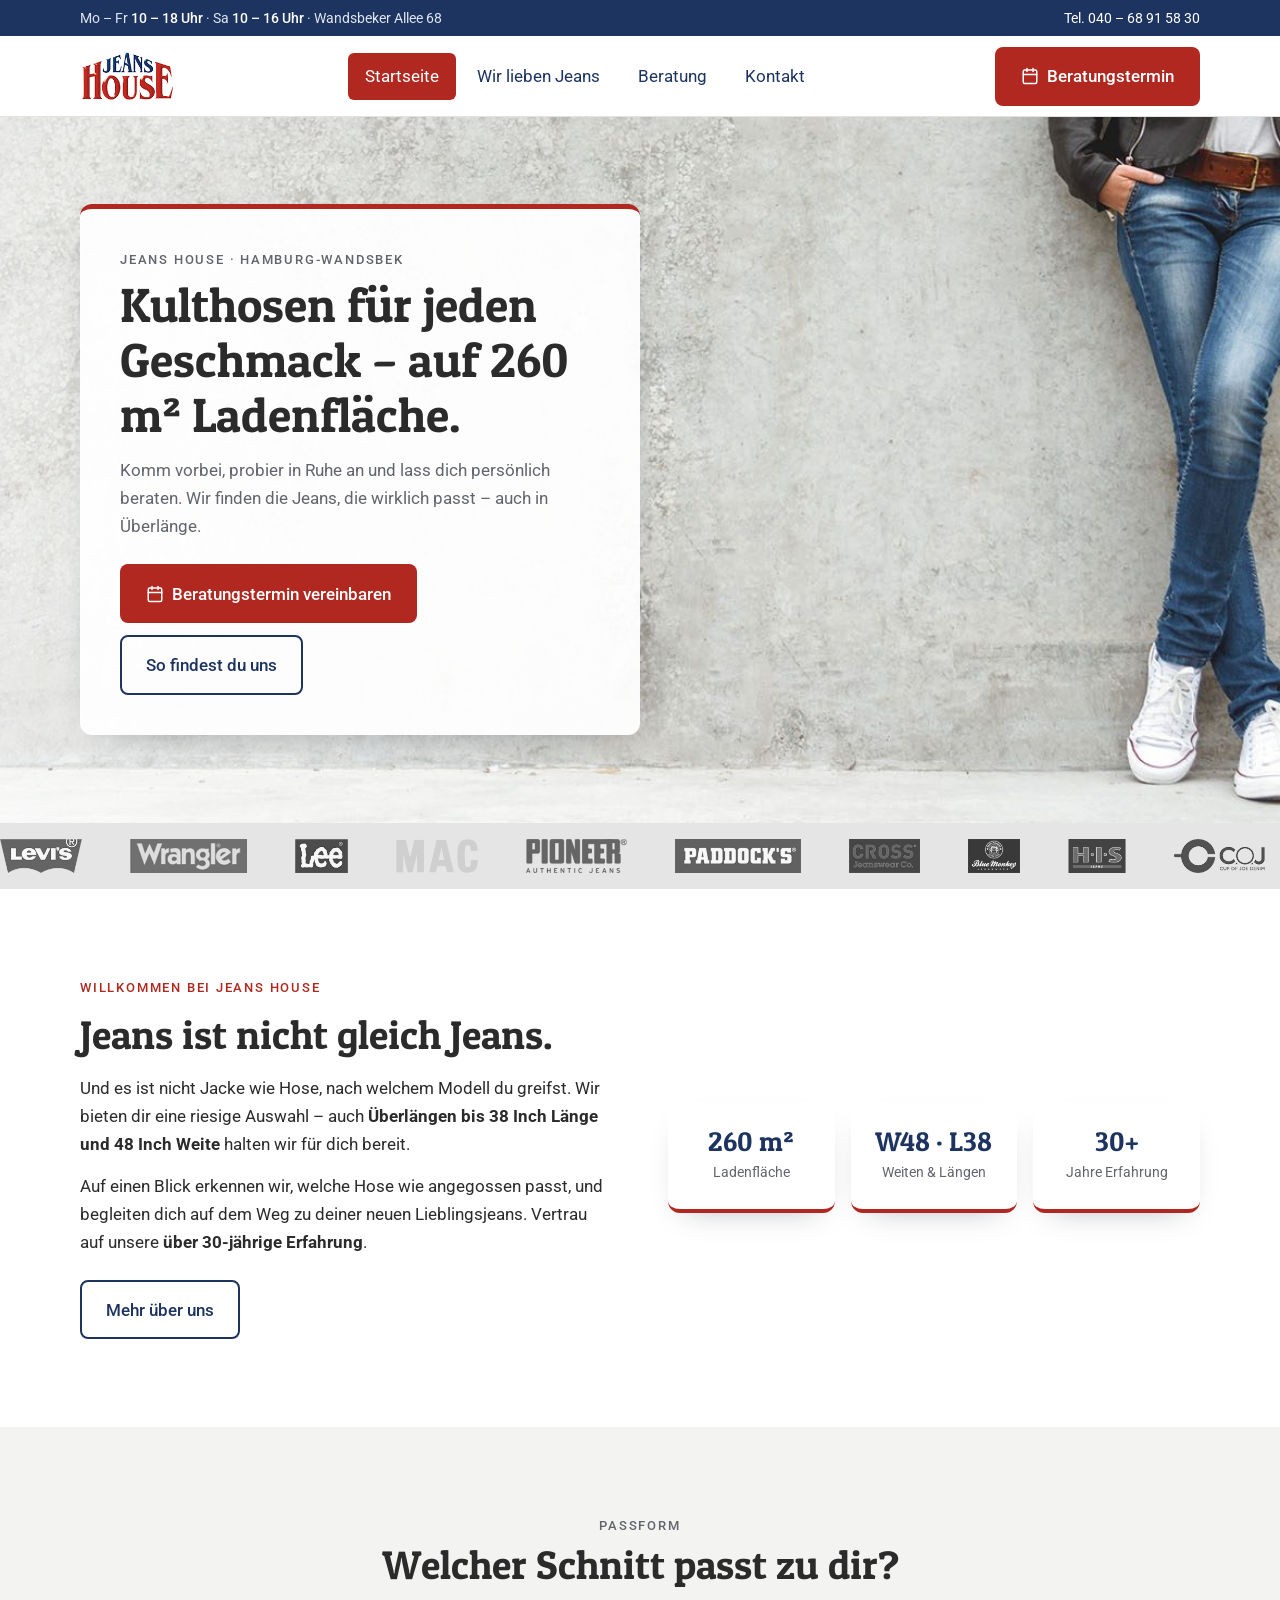
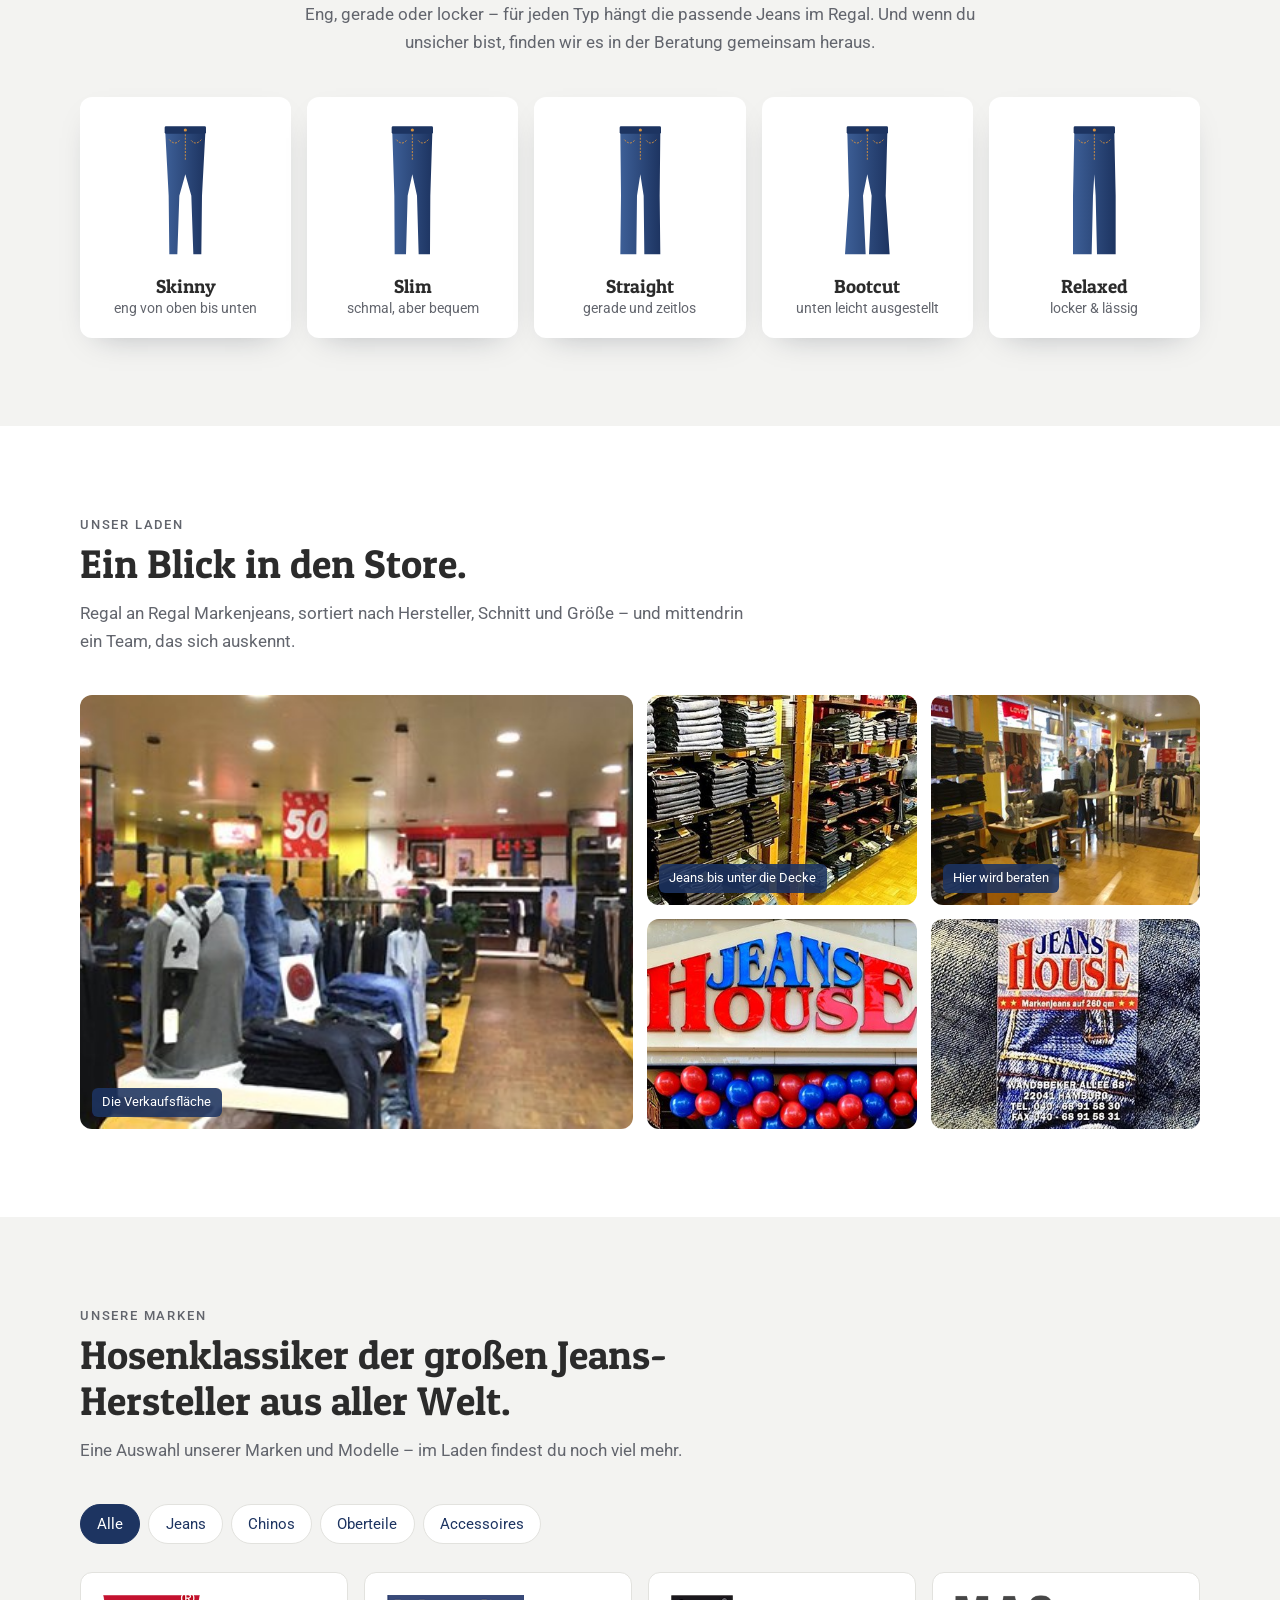
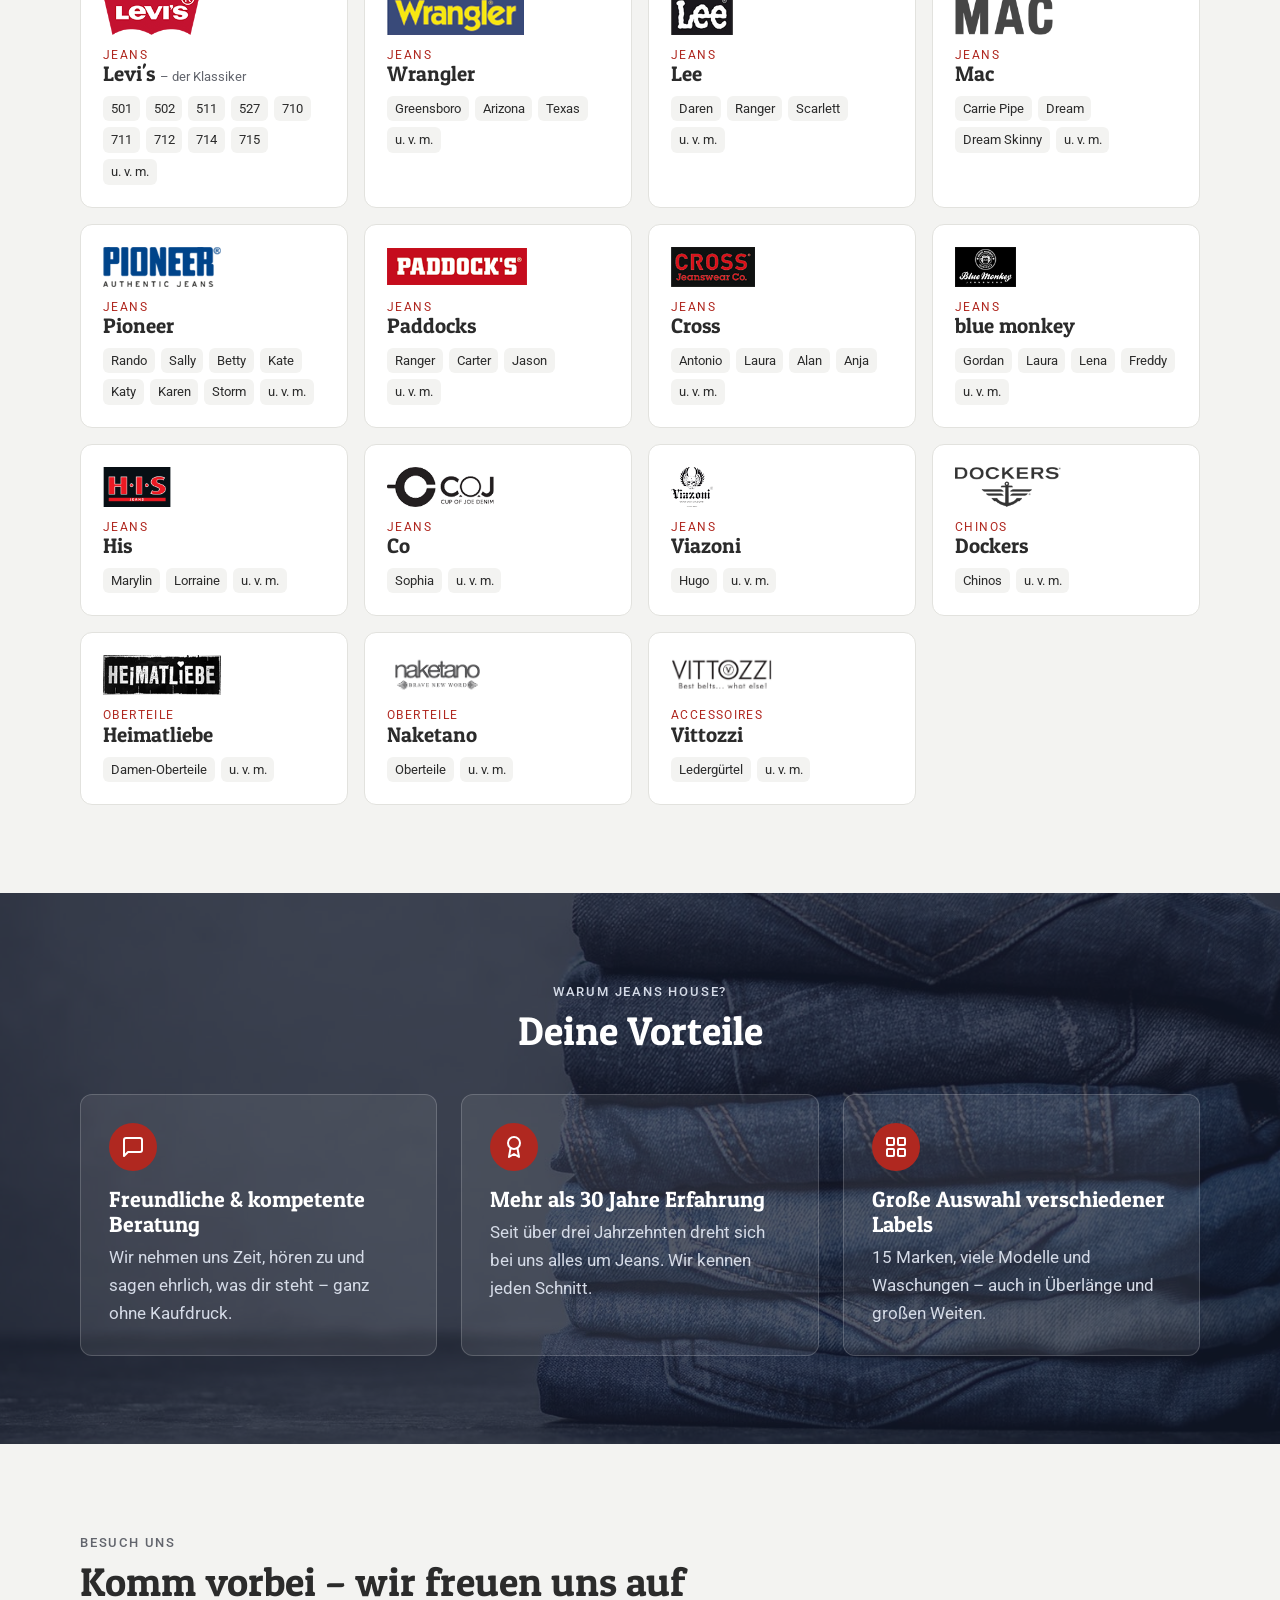
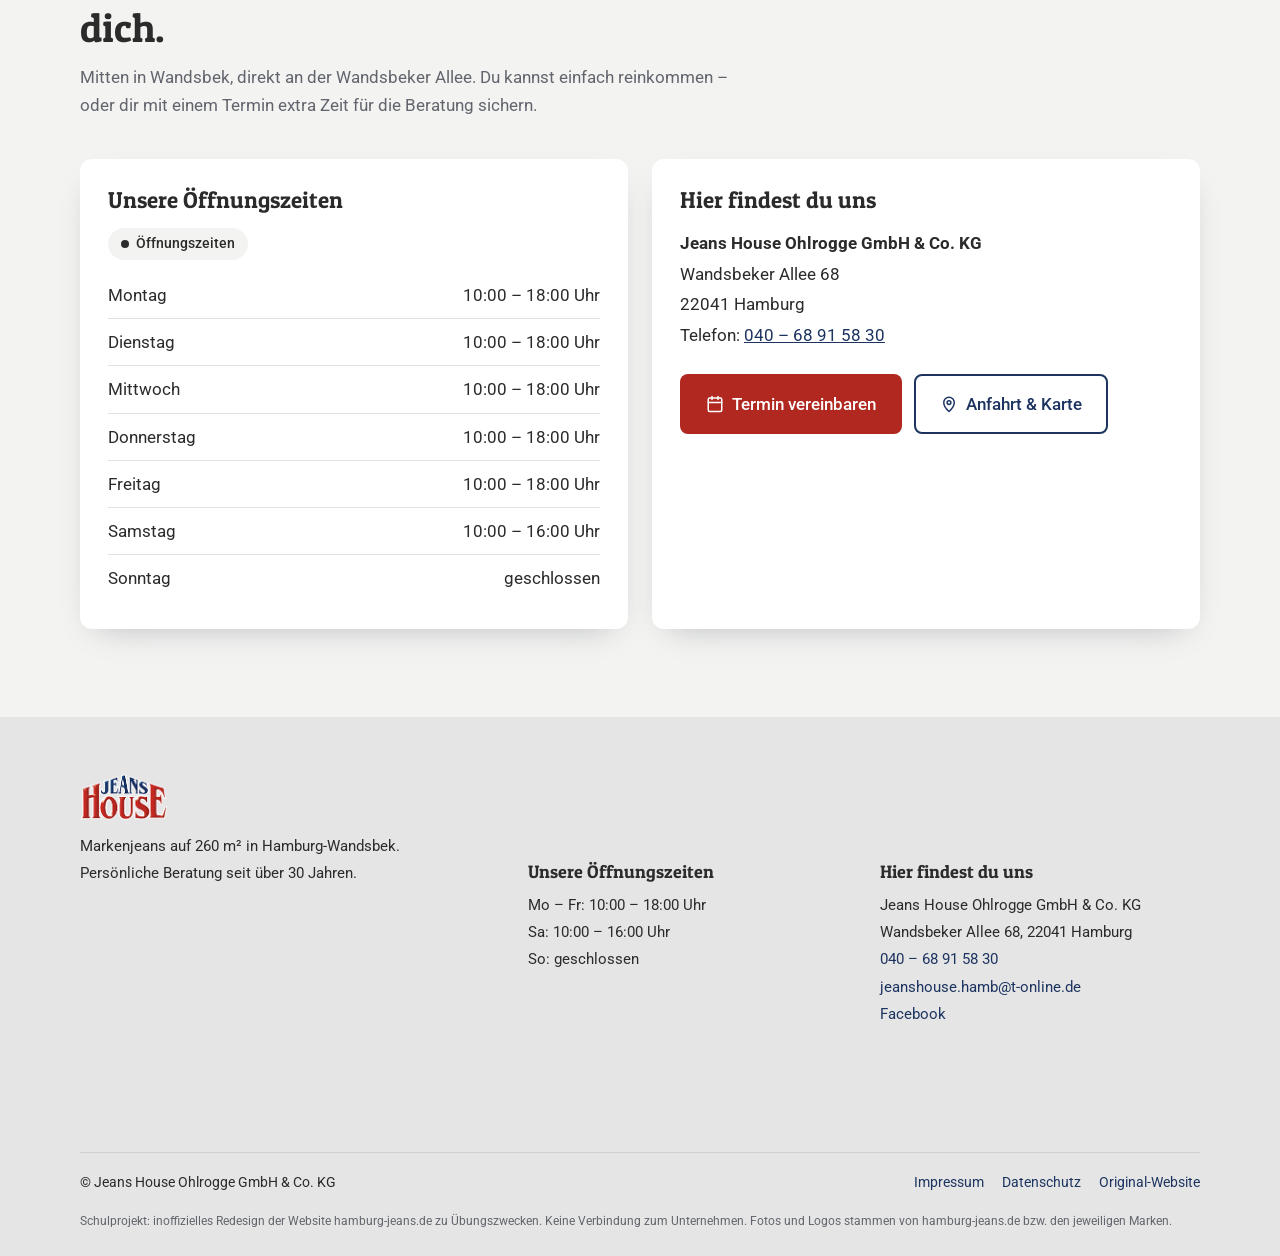
==== commit f8299b5f: "Add files via upload" ====
--- a/index.html
+++ b/index.html
@@ -9,239 +9,234 @@
 <link rel="icon" href="img/favicon.png">
 <link rel="preconnect" href="https://fonts.googleapis.com">
 <link rel="preconnect" href="https://fonts.gstatic.com" crossorigin>
-<link href="https://fonts.googleapis.com/css2?family=Bricolage+Grotesque:opsz,wght@12..96,600;12..96,800&amp;family=Caveat:wght@600;700&amp;family=Inter:wght@400;500;600&amp;display=swap" rel="stylesheet">
+<link href="https://fonts.googleapis.com/css2?family=Patua+One&amp;family=Roboto:wght@400;500&amp;display=swap" rel="stylesheet">
 <link rel="stylesheet" href="style.css">
 </head>
 <body>
 
-<p class="topbar">Das ganze Jahr: <b>Einzelstücke zum halben Preis</b> · Überlängen bis <b>L38</b> · Weiten bis <b>W48</b></p>
+<div class="topbar">
+  <div class="wrap">
+    <span>Mo – Fr <strong>10 – 18 Uhr</strong> · Sa <strong>10 – 16 Uhr</strong><span class="hide-s"> · Wandsbeker Allee 68</span></span>
+    <span><a href="tel:+494068915830">Tel. 040 – 68 91 58 30</a></span>
+  </div>
+</div>
 
 <header>
   <nav class="wrap nav" aria-label="Hauptnavigation">
-    <a href="index.html" class="logo"><img src="img/logo.png" alt="Jeans House – zur Startseite" width="84" height="46"></a>
-    <button class="menu-btn" type="button" aria-label="Menü öffnen" aria-expanded="false" aria-controls="menu"><svg viewBox="0 0 24 24" fill="none" stroke="currentColor" stroke-width="2.4" stroke-linecap="round" aria-hidden="true"><path d="M4 7h16M4 12h16M4 17h16"/></svg></button>
+    <a href="index.html" class="logo"><img src="img/logo.png" alt="Jeans House – zur Startseite" width="95" height="52"></a>
+    <button class="menu-btn" type="button" aria-label="Menü öffnen" aria-expanded="false" aria-controls="menu"><svg viewBox="0 0 24 24" fill="none" stroke="currentColor" stroke-width="2" stroke-linecap="round" stroke-linejoin="round" aria-hidden="true"><path d="M4 7h16M4 12h16M4 17h16"/></svg></button>
     <ul id="menu">
       <li><a href="index.html" aria-current="page">Startseite</a></li>
       <li><a href="wir-lieben-jeans.html">Wir lieben Jeans</a></li>
       <li><a href="beratung.html">Beratung</a></li>
       <li><a href="kontakt.html">Kontakt</a></li>
     </ul>
-    <a href="beratung.html#termin" class="btn btn-yellow"><svg viewBox="0 0 24 24" fill="none" stroke="currentColor" stroke-width="2" stroke-linecap="round" stroke-linejoin="round" aria-hidden="true"><rect x="3" y="4" width="18" height="18" rx="2"/><path d="M16 2v4M8 2v4M3 10h18"/></svg>Beratungstermin</a>
+    <a href="beratung.html#termin" class="btn btn-red"><svg viewBox="0 0 24 24" fill="none" stroke="currentColor" stroke-width="2" stroke-linecap="round" stroke-linejoin="round" aria-hidden="true"><rect x="3" y="4" width="18" height="18" rx="2"/><path d="M16 2v4M8 2v4M3 10h18"/></svg>Beratungstermin</a>
   </nav>
 </header>
 
 <main>
   <section class="hero">
-    <div class="wrap hero-grid">
+    <img src="img/frau-jeans.jpg" alt="Frau in Bluejeans und weißen Sneakern lehnt an einer Betonwand">
+    <div class="wrap">
+      <div class="hero-card">
+        <p class="eyebrow">Jeans House · Hamburg-Wandsbek</p>
+        <h1>Kulthosen für jeden Geschmack – auf 260 m² Ladenfläche.</h1>
+        <p>Komm vorbei, probier in Ruhe an und lass dich persönlich beraten. Wir finden die Jeans, die wirklich passt – auch in Überlänge.</p>
+        <div class="actions"><a href="beratung.html#termin" class="btn btn-red"><svg viewBox="0 0 24 24" fill="none" stroke="currentColor" stroke-width="2" stroke-linecap="round" stroke-linejoin="round" aria-hidden="true"><rect x="3" y="4" width="18" height="18" rx="2"/><path d="M16 2v4M8 2v4M3 10h18"/></svg>Beratungstermin vereinbaren</a><a href="kontakt.html" class="btn btn-outline">So findest du uns</a></div>
+      </div>
+    </div>
+  </section>
+
+  <div class="logo-strip" aria-hidden="true"><div class="logo-track"><img src="img/marken/levis.png" alt="" height="34"><img src="img/marken/wrangler.png" alt="" height="34"><img src="img/marken/lee.png" alt="" height="34"><img src="img/marken/mac.png" alt="" height="34"><img src="img/marken/pioneer.png" alt="" height="34"><img src="img/marken/paddocks.png" alt="" height="34"><img src="img/marken/cross.png" alt="" height="34"><img src="img/marken/blue-monkey.png" alt="" height="34"><img src="img/marken/his.png" alt="" height="34"><img src="img/marken/co.png" alt="" height="34"><img src="img/marken/viazoni.png" alt="" height="34"><img src="img/marken/dockers.png" alt="" height="34"><img src="img/marken/heimatliebe.png" alt="" height="34"><img src="img/marken/naketano.png" alt="" height="34"><img src="img/marken/vittozzi.png" alt="" height="34"><img src="img/marken/levis.png" alt="" height="34"><img src="img/marken/wrangler.png" alt="" height="34"><img src="img/marken/lee.png" alt="" height="34"><img src="img/marken/mac.png" alt="" height="34"><img src="img/marken/pioneer.png" alt="" height="34"><img src="img/marken/paddocks.png" alt="" height="34"><img src="img/marken/cross.png" alt="" height="34"><img src="img/marken/blue-monkey.png" alt="" height="34"><img src="img/marken/his.png" alt="" height="34"><img src="img/marken/co.png" alt="" height="34"><img src="img/marken/viazoni.png" alt="" height="34"><img src="img/marken/dockers.png" alt="" height="34"><img src="img/marken/heimatliebe.png" alt="" height="34"><img src="img/marken/naketano.png" alt="" height="34"><img src="img/marken/vittozzi.png" alt="" height="34"></div></div>
+
+  <section>
+    <div class="wrap two-col">
       <div>
-        <p class="hand kicker">Moin aus Wandsbek!</p>
-        <h1>Deine neue <span class="scribble">Lieblingsjeans<svg viewBox="0 0 200 12" preserveAspectRatio="none" aria-hidden="true"><path d="M2 8c40-6 90-7 196-3" fill="none" stroke="currentColor" stroke-width="4" stroke-linecap="round"/></svg></span> wartet schon.</h1>
-        <p class="lead">260 m² voller Jeans von Levi's, Wrangler, Lee, Mac und vielen mehr. Komm rein, probier in Ruhe an – wir helfen dir, die perfekte Passform zu finden.</p>
-        <div class="hero-actions">
-          <a href="beratung.html#termin" class="btn btn-red">Beratung vereinbaren →</a>
-          <a href="kontakt.html" class="btn btn-light">So findest du uns</a>
-        </div>
-      </div>
-      <div class="collage">
-        <figure class="polaroid p1"><img src="img/ladenfront.jpg" alt="Ladenfront von Jeans House an der Wandsbeker Allee"><figcaption>Wandsbeker Allee 68</figcaption></figure>
-        <figure class="polaroid p2"><img src="img/regale.jpg" alt="Regale voller gefalteter Jeans"><figcaption>so viele Jeans!</figcaption></figure>
-        <p class="sticker years"><span>30+<small>Jahre</small></span></p>
-        <p class="sticker size"><span>W48<br>L38<small>kein Problem!</small></span></p>
-      </div>
-    </div>
-  </section>
-
-  <div class="ticker-wrap" aria-hidden="true"><div class="ticker"><div class="ticker-track"><span>Levi&#x27;s</span><span class="star"><svg viewBox="0 0 24 24" fill="currentColor" aria-hidden="true"><path d="M12 2l2.9 6.6 7.1.6-5.4 4.7 1.6 7-6.2-3.7-6.2 3.7 1.6-7L2 9.2l7.1-.6z"/></svg></span><span>Wrangler</span><span class="star"><svg viewBox="0 0 24 24" fill="currentColor" aria-hidden="true"><path d="M12 2l2.9 6.6 7.1.6-5.4 4.7 1.6 7-6.2-3.7-6.2 3.7 1.6-7L2 9.2l7.1-.6z"/></svg></span><span>Lee</span><span class="star"><svg viewBox="0 0 24 24" fill="currentColor" aria-hidden="true"><path d="M12 2l2.9 6.6 7.1.6-5.4 4.7 1.6 7-6.2-3.7-6.2 3.7 1.6-7L2 9.2l7.1-.6z"/></svg></span><span>Mac</span><span class="star"><svg viewBox="0 0 24 24" fill="currentColor" aria-hidden="true"><path d="M12 2l2.9 6.6 7.1.6-5.4 4.7 1.6 7-6.2-3.7-6.2 3.7 1.6-7L2 9.2l7.1-.6z"/></svg></span><span>Pioneer</span><span class="star"><svg viewBox="0 0 24 24" fill="currentColor" aria-hidden="true"><path d="M12 2l2.9 6.6 7.1.6-5.4 4.7 1.6 7-6.2-3.7-6.2 3.7 1.6-7L2 9.2l7.1-.6z"/></svg></span><span>Paddocks</span><span class="star"><svg viewBox="0 0 24 24" fill="currentColor" aria-hidden="true"><path d="M12 2l2.9 6.6 7.1.6-5.4 4.7 1.6 7-6.2-3.7-6.2 3.7 1.6-7L2 9.2l7.1-.6z"/></svg></span><span>Cross</span><span class="star"><svg viewBox="0 0 24 24" fill="currentColor" aria-hidden="true"><path d="M12 2l2.9 6.6 7.1.6-5.4 4.7 1.6 7-6.2-3.7-6.2 3.7 1.6-7L2 9.2l7.1-.6z"/></svg></span><span>blue monkey</span><span class="star"><svg viewBox="0 0 24 24" fill="currentColor" aria-hidden="true"><path d="M12 2l2.9 6.6 7.1.6-5.4 4.7 1.6 7-6.2-3.7-6.2 3.7 1.6-7L2 9.2l7.1-.6z"/></svg></span><span>His</span><span class="star"><svg viewBox="0 0 24 24" fill="currentColor" aria-hidden="true"><path d="M12 2l2.9 6.6 7.1.6-5.4 4.7 1.6 7-6.2-3.7-6.2 3.7 1.6-7L2 9.2l7.1-.6z"/></svg></span><span>Co</span><span class="star"><svg viewBox="0 0 24 24" fill="currentColor" aria-hidden="true"><path d="M12 2l2.9 6.6 7.1.6-5.4 4.7 1.6 7-6.2-3.7-6.2 3.7 1.6-7L2 9.2l7.1-.6z"/></svg></span><span>Viazoni</span><span class="star"><svg viewBox="0 0 24 24" fill="currentColor" aria-hidden="true"><path d="M12 2l2.9 6.6 7.1.6-5.4 4.7 1.6 7-6.2-3.7-6.2 3.7 1.6-7L2 9.2l7.1-.6z"/></svg></span><span>Dockers</span><span class="star"><svg viewBox="0 0 24 24" fill="currentColor" aria-hidden="true"><path d="M12 2l2.9 6.6 7.1.6-5.4 4.7 1.6 7-6.2-3.7-6.2 3.7 1.6-7L2 9.2l7.1-.6z"/></svg></span><span>Heimatliebe</span><span class="star"><svg viewBox="0 0 24 24" fill="currentColor" aria-hidden="true"><path d="M12 2l2.9 6.6 7.1.6-5.4 4.7 1.6 7-6.2-3.7-6.2 3.7 1.6-7L2 9.2l7.1-.6z"/></svg></span><span>Naketano</span><span class="star"><svg viewBox="0 0 24 24" fill="currentColor" aria-hidden="true"><path d="M12 2l2.9 6.6 7.1.6-5.4 4.7 1.6 7-6.2-3.7-6.2 3.7 1.6-7L2 9.2l7.1-.6z"/></svg></span><span>Vittozzi</span><span class="star"><svg viewBox="0 0 24 24" fill="currentColor" aria-hidden="true"><path d="M12 2l2.9 6.6 7.1.6-5.4 4.7 1.6 7-6.2-3.7-6.2 3.7 1.6-7L2 9.2l7.1-.6z"/></svg></span><span>Levi&#x27;s</span><span class="star"><svg viewBox="0 0 24 24" fill="currentColor" aria-hidden="true"><path d="M12 2l2.9 6.6 7.1.6-5.4 4.7 1.6 7-6.2-3.7-6.2 3.7 1.6-7L2 9.2l7.1-.6z"/></svg></span><span>Wrangler</span><span class="star"><svg viewBox="0 0 24 24" fill="currentColor" aria-hidden="true"><path d="M12 2l2.9 6.6 7.1.6-5.4 4.7 1.6 7-6.2-3.7-6.2 3.7 1.6-7L2 9.2l7.1-.6z"/></svg></span><span>Lee</span><span class="star"><svg viewBox="0 0 24 24" fill="currentColor" aria-hidden="true"><path d="M12 2l2.9 6.6 7.1.6-5.4 4.7 1.6 7-6.2-3.7-6.2 3.7 1.6-7L2 9.2l7.1-.6z"/></svg></span><span>Mac</span><span class="star"><svg viewBox="0 0 24 24" fill="currentColor" aria-hidden="true"><path d="M12 2l2.9 6.6 7.1.6-5.4 4.7 1.6 7-6.2-3.7-6.2 3.7 1.6-7L2 9.2l7.1-.6z"/></svg></span><span>Pioneer</span><span class="star"><svg viewBox="0 0 24 24" fill="currentColor" aria-hidden="true"><path d="M12 2l2.9 6.6 7.1.6-5.4 4.7 1.6 7-6.2-3.7-6.2 3.7 1.6-7L2 9.2l7.1-.6z"/></svg></span><span>Paddocks</span><span class="star"><svg viewBox="0 0 24 24" fill="currentColor" aria-hidden="true"><path d="M12 2l2.9 6.6 7.1.6-5.4 4.7 1.6 7-6.2-3.7-6.2 3.7 1.6-7L2 9.2l7.1-.6z"/></svg></span><span>Cross</span><span class="star"><svg viewBox="0 0 24 24" fill="currentColor" aria-hidden="true"><path d="M12 2l2.9 6.6 7.1.6-5.4 4.7 1.6 7-6.2-3.7-6.2 3.7 1.6-7L2 9.2l7.1-.6z"/></svg></span><span>blue monkey</span><span class="star"><svg viewBox="0 0 24 24" fill="currentColor" aria-hidden="true"><path d="M12 2l2.9 6.6 7.1.6-5.4 4.7 1.6 7-6.2-3.7-6.2 3.7 1.6-7L2 9.2l7.1-.6z"/></svg></span><span>His</span><span class="star"><svg viewBox="0 0 24 24" fill="currentColor" aria-hidden="true"><path d="M12 2l2.9 6.6 7.1.6-5.4 4.7 1.6 7-6.2-3.7-6.2 3.7 1.6-7L2 9.2l7.1-.6z"/></svg></span><span>Co</span><span class="star"><svg viewBox="0 0 24 24" fill="currentColor" aria-hidden="true"><path d="M12 2l2.9 6.6 7.1.6-5.4 4.7 1.6 7-6.2-3.7-6.2 3.7 1.6-7L2 9.2l7.1-.6z"/></svg></span><span>Viazoni</span><span class="star"><svg viewBox="0 0 24 24" fill="currentColor" aria-hidden="true"><path d="M12 2l2.9 6.6 7.1.6-5.4 4.7 1.6 7-6.2-3.7-6.2 3.7 1.6-7L2 9.2l7.1-.6z"/></svg></span><span>Dockers</span><span class="star"><svg viewBox="0 0 24 24" fill="currentColor" aria-hidden="true"><path d="M12 2l2.9 6.6 7.1.6-5.4 4.7 1.6 7-6.2-3.7-6.2 3.7 1.6-7L2 9.2l7.1-.6z"/></svg></span><span>Heimatliebe</span><span class="star"><svg viewBox="0 0 24 24" fill="currentColor" aria-hidden="true"><path d="M12 2l2.9 6.6 7.1.6-5.4 4.7 1.6 7-6.2-3.7-6.2 3.7 1.6-7L2 9.2l7.1-.6z"/></svg></span><span>Naketano</span><span class="star"><svg viewBox="0 0 24 24" fill="currentColor" aria-hidden="true"><path d="M12 2l2.9 6.6 7.1.6-5.4 4.7 1.6 7-6.2-3.7-6.2 3.7 1.6-7L2 9.2l7.1-.6z"/></svg></span><span>Vittozzi</span><span class="star"><svg viewBox="0 0 24 24" fill="currentColor" aria-hidden="true"><path d="M12 2l2.9 6.6 7.1.6-5.4 4.7 1.6 7-6.2-3.7-6.2 3.7 1.6-7L2 9.2l7.1-.6z"/></svg></span></div></div></div>
-
-  <section id="schnitte">
+        <p class="eyebrow">Willkommen bei Jeans House</p>
+        <h2>Jeans ist nicht gleich Jeans.</h2>
+        <p>Und es ist nicht Jacke wie Hose, nach welchem Modell du greifst. Wir bieten dir eine riesige Auswahl – auch <strong>Überlängen bis 38 Inch Länge und 48 Inch Weite</strong> halten wir für dich bereit.</p>
+        <p>Auf einen Blick erkennen wir, welche Hose wie angegossen passt, und begleiten dich auf dem Weg zu deiner neuen Lieblingsjeans. Vertrau auf unsere <strong>über 30-jährige Erfahrung</strong>.</p>
+        <div class="actions"><a href="wir-lieben-jeans.html" class="btn btn-outline">Mehr über uns</a></div>
+      </div>
+      <div class="facts">
+        <div class="fact"><strong>260 m²</strong><span>Ladenfläche</span></div>
+        <div class="fact"><strong>W48 · L38</strong><span>Weiten &amp; Längen</span></div>
+        <div class="fact"><strong>30+</strong><span>Jahre Erfahrung</span></div>
+      </div>
+    </div>
+  </section>
+
+  <section class="bg-grey" id="schnitte">
     <div class="wrap">
       <div class="section-head center">
-        <p class="hand">Welcher Typ bist du?</p>
-        <h2>Finde deinen Schnitt.</h2>
-        <p>Eng, gerade oder locker – bei uns hängt für jeden Geschmack die passende Hose. Und wenn du's nicht weißt: In der Beratung finden wir's zusammen raus.</p>
+        <p class="eyebrow">Passform</p>
+        <h2>Welcher Schnitt passt zu dir?</h2>
+        <p>Eng, gerade oder locker – für jeden Typ hängt die passende Jeans im Regal. Und wenn du unsicher bist, finden wir es in der Beratung gemeinsam heraus.</p>
       </div>
       <div class="cuts">
-        <a class="cut" href="beratung.html"><svg viewBox="0 0 100 210" aria-hidden="true"><defs><linearGradient id="dg0" x1="0" x2="1"><stop offset="0" stop-color="#3a5a92"/><stop offset="1" stop-color="#25406f"/></linearGradient></defs><polygon points="20,18 25,112 26,200 38,200 41,112 50,80 50,80 59,112 62,200 74,200 75,112 80,18" fill="url(#dg0)" stroke="#1d1d22" stroke-width="2" stroke-linejoin="round"/><rect x="19" y="8" width="62" height="11" rx="2" fill="#2c4a80" stroke="#1d1d22" stroke-width="2"/><circle cx="50" cy="13.5" r="2.4" fill="#d9933f"/><path d="M50 20v40M26 28q9 10 16 0M74 28q-9 10-16 0" fill="none" stroke="#d9933f" stroke-width="1.4" stroke-dasharray="3 2"/></svg><h3>Skinny</h3><p>eng von oben bis unten</p></a>
-        <a class="cut" href="beratung.html"><svg viewBox="0 0 100 210" aria-hidden="true"><defs><linearGradient id="dg1" x1="0" x2="1"><stop offset="0" stop-color="#3a5a92"/><stop offset="1" stop-color="#25406f"/></linearGradient></defs><polygon points="20,18 23,112 23.5,200 40.5,200 43,112 50,80 50,80 57,112 59.5,200 76.5,200 77,112 80,18" fill="url(#dg1)" stroke="#1d1d22" stroke-width="2" stroke-linejoin="round"/><rect x="19" y="8" width="62" height="11" rx="2" fill="#2c4a80" stroke="#1d1d22" stroke-width="2"/><circle cx="50" cy="13.5" r="2.4" fill="#d9933f"/><path d="M50 20v40M26 28q9 10 16 0M74 28q-9 10-16 0" fill="none" stroke="#d9933f" stroke-width="1.4" stroke-dasharray="3 2"/></svg><h3>Slim</h3><p>schmal, aber bequem</p></a>
-        <a class="cut" href="beratung.html"><svg viewBox="0 0 100 210" aria-hidden="true"><defs><linearGradient id="dg2" x1="0" x2="1"><stop offset="0" stop-color="#3a5a92"/><stop offset="1" stop-color="#25406f"/></linearGradient></defs><polygon points="20,18 21,112 20,200 44,200 45,112 50,80 50,80 55,112 56,200 80,200 79,112 80,18" fill="url(#dg2)" stroke="#1d1d22" stroke-width="2" stroke-linejoin="round"/><rect x="19" y="8" width="62" height="11" rx="2" fill="#2c4a80" stroke="#1d1d22" stroke-width="2"/><circle cx="50" cy="13.5" r="2.4" fill="#d9933f"/><path d="M50 20v40M26 28q9 10 16 0M74 28q-9 10-16 0" fill="none" stroke="#d9933f" stroke-width="1.4" stroke-dasharray="3 2"/></svg><h3>Straight</h3><p>gerade – zeitlos</p></a>
-        <a class="cut" href="beratung.html"><svg viewBox="0 0 100 210" aria-hidden="true"><defs><linearGradient id="dg3" x1="0" x2="1"><stop offset="0" stop-color="#3a5a92"/><stop offset="1" stop-color="#25406f"/></linearGradient></defs><polygon points="20,18 22.5,112 16.5,200 47.5,200 43.5,112 50,80 50,80 56.5,112 52.5,200 83.5,200 77.5,112 80,18" fill="url(#dg3)" stroke="#1d1d22" stroke-width="2" stroke-linejoin="round"/><rect x="19" y="8" width="62" height="11" rx="2" fill="#2c4a80" stroke="#1d1d22" stroke-width="2"/><circle cx="50" cy="13.5" r="2.4" fill="#d9933f"/><path d="M50 20v40M26 28q9 10 16 0M74 28q-9 10-16 0" fill="none" stroke="#d9933f" stroke-width="1.4" stroke-dasharray="3 2"/></svg><h3>Bootcut</h3><p>unten leicht ausgestellt</p></a>
-        <a class="cut" href="beratung.html"><svg viewBox="0 0 100 210" aria-hidden="true"><defs><linearGradient id="dg4" x1="0" x2="1"><stop offset="0" stop-color="#3a5a92"/><stop offset="1" stop-color="#25406f"/></linearGradient></defs><polygon points="20,18 18,112 18,200 46,200 48,112 50,80 50,80 52,112 54,200 82,200 82,112 80,18" fill="url(#dg4)" stroke="#1d1d22" stroke-width="2" stroke-linejoin="round"/><rect x="19" y="8" width="62" height="11" rx="2" fill="#2c4a80" stroke="#1d1d22" stroke-width="2"/><circle cx="50" cy="13.5" r="2.4" fill="#d9933f"/><path d="M50 20v40M26 28q9 10 16 0M74 28q-9 10-16 0" fill="none" stroke="#d9933f" stroke-width="1.4" stroke-dasharray="3 2"/></svg><h3>Relaxed</h3><p>locker &amp; lässig</p></a>
-      </div>
-    </div>
-  </section>
-
-  <section id="laden" class="wall">
+        <a class="cut" href="beratung.html"><svg viewBox="0 0 100 210" aria-hidden="true"><defs><linearGradient id="dg0" x1="0" x2="1"><stop offset="0" stop-color="#3d5f97"/><stop offset="1" stop-color="#1d3461"/></linearGradient></defs><polygon points="20,18 25,112 26,200 38,200 41,112 50,80 50,80 59,112 62,200 74,200 75,112 80,18" fill="url(#dg0)" stroke-linejoin="round"/><rect x="19" y="8" width="62" height="11" rx="2" fill="#1d3461"/><circle cx="50" cy="13.5" r="2.4" fill="#d9933f"/><path d="M50 20v40M26 28q9 10 16 0M74 28q-9 10-16 0" fill="none" stroke="#d9933f" stroke-width="1.4" stroke-dasharray="3 2"/></svg><h3>Skinny</h3><p>eng von oben bis unten</p></a>
+        <a class="cut" href="beratung.html"><svg viewBox="0 0 100 210" aria-hidden="true"><defs><linearGradient id="dg1" x1="0" x2="1"><stop offset="0" stop-color="#3d5f97"/><stop offset="1" stop-color="#1d3461"/></linearGradient></defs><polygon points="20,18 23,112 23.5,200 40.5,200 43,112 50,80 50,80 57,112 59.5,200 76.5,200 77,112 80,18" fill="url(#dg1)" stroke-linejoin="round"/><rect x="19" y="8" width="62" height="11" rx="2" fill="#1d3461"/><circle cx="50" cy="13.5" r="2.4" fill="#d9933f"/><path d="M50 20v40M26 28q9 10 16 0M74 28q-9 10-16 0" fill="none" stroke="#d9933f" stroke-width="1.4" stroke-dasharray="3 2"/></svg><h3>Slim</h3><p>schmal, aber bequem</p></a>
+        <a class="cut" href="beratung.html"><svg viewBox="0 0 100 210" aria-hidden="true"><defs><linearGradient id="dg2" x1="0" x2="1"><stop offset="0" stop-color="#3d5f97"/><stop offset="1" stop-color="#1d3461"/></linearGradient></defs><polygon points="20,18 21,112 20,200 44,200 45,112 50,80 50,80 55,112 56,200 80,200 79,112 80,18" fill="url(#dg2)" stroke-linejoin="round"/><rect x="19" y="8" width="62" height="11" rx="2" fill="#1d3461"/><circle cx="50" cy="13.5" r="2.4" fill="#d9933f"/><path d="M50 20v40M26 28q9 10 16 0M74 28q-9 10-16 0" fill="none" stroke="#d9933f" stroke-width="1.4" stroke-dasharray="3 2"/></svg><h3>Straight</h3><p>gerade und zeitlos</p></a>
+        <a class="cut" href="beratung.html"><svg viewBox="0 0 100 210" aria-hidden="true"><defs><linearGradient id="dg3" x1="0" x2="1"><stop offset="0" stop-color="#3d5f97"/><stop offset="1" stop-color="#1d3461"/></linearGradient></defs><polygon points="20,18 22.5,112 16.5,200 47.5,200 43.5,112 50,80 50,80 56.5,112 52.5,200 83.5,200 77.5,112 80,18" fill="url(#dg3)" stroke-linejoin="round"/><rect x="19" y="8" width="62" height="11" rx="2" fill="#1d3461"/><circle cx="50" cy="13.5" r="2.4" fill="#d9933f"/><path d="M50 20v40M26 28q9 10 16 0M74 28q-9 10-16 0" fill="none" stroke="#d9933f" stroke-width="1.4" stroke-dasharray="3 2"/></svg><h3>Bootcut</h3><p>unten leicht ausgestellt</p></a>
+        <a class="cut" href="beratung.html"><svg viewBox="0 0 100 210" aria-hidden="true"><defs><linearGradient id="dg4" x1="0" x2="1"><stop offset="0" stop-color="#3d5f97"/><stop offset="1" stop-color="#1d3461"/></linearGradient></defs><polygon points="20,18 18,112 18,200 46,200 48,112 50,80 50,80 52,112 54,200 82,200 82,112 80,18" fill="url(#dg4)" stroke-linejoin="round"/><rect x="19" y="8" width="62" height="11" rx="2" fill="#1d3461"/><circle cx="50" cy="13.5" r="2.4" fill="#d9933f"/><path d="M50 20v40M26 28q9 10 16 0M74 28q-9 10-16 0" fill="none" stroke="#d9933f" stroke-width="1.4" stroke-dasharray="3 2"/></svg><h3>Relaxed</h3><p>locker &amp; lässig</p></a>
+      </div>
+    </div>
+  </section>
+
+  <section id="laden">
     <div class="wrap">
       <div class="section-head">
-        <p class="hand">Schau mal rein</p>
-        <h2>Unser Laden.</h2>
-        <p>Regal an Regal Markenjeans, sortiert nach Hersteller, Schnitt und Größe. Und zwischendrin jemand, der sich richtig gut auskennt.</p>
-      </div>
-      <div class="wall-grid">
-        <figure class="polaroid"><img src="img/laden-verkauf.jpg" alt="Verkaufsfläche mit Jeans und Oberteilen" loading="lazy"><figcaption>unsere Verkaufsfläche</figcaption></figure>
-        <figure class="polaroid"><img src="img/laden-innen.jpg" alt="Blick in den Laden mit Beratungstisch" loading="lazy"><figcaption>hier wird beraten</figcaption></figure>
-        <figure class="polaroid"><img src="img/schild.jpg" alt="Jeans House Schild mit Luftballons" loading="lazy"><figcaption>nicht zu übersehen</figcaption></figure>
-        <figure class="polaroid"><img src="img/etikett.jpg" alt="Jeans House Etikett auf Denim" loading="lazy"><figcaption>260 m² Jeans</figcaption></figure>
-      </div>
-    </div>
-  </section>
-
-  <section id="passform" class="fit">
-    <div class="wrap fit-grid">
-      <div>
-        <p class="hand kicker">Endlich passt's</p>
-        <h2>Zu lang? Zu kurz? Gibt's bei uns nicht.</h2>
-        <p>Große, kleine, schmale oder breitere Menschen – bei uns findest du Überlängen bis 38 Inch und Weiten bis 48 Inch, in vielen Modellen und Waschungen.</p>
-        <p>Einfach vorbeikommen, Kabine schnappen und anprobieren. Wir bringen dir gern noch 'ne andere Größe.</p>
-        <div class="hero-actions" style="margin-top:24px"><a href="beratung.html" class="btn btn-yellow">So läuft die Beratung ab</a></div>
-      </div>
-      <figure class="fit-visual">
-        <img src="img/frau-jeans.jpg" alt="Frau in Bluejeans und weißen Sneakern an einer Betonwand" loading="lazy">
-        <p class="hangtag t1"><small>Länge bis</small>38″</p>
-        <p class="hangtag t2"><small>Weite bis</small>48″</p>
-      </figure>
-    </div>
-  </section>
-
-  <section id="marken" style="padding-top:0">
+        <p class="eyebrow">Unser Laden</p>
+        <h2>Ein Blick in den Store.</h2>
+        <p>Regal an Regal Markenjeans, sortiert nach Hersteller, Schnitt und Größe – und mittendrin ein Team, das sich auskennt.</p>
+      </div>
+      <div class="gallery">
+        <figure class="wide"><img src="img/laden-verkauf.jpg" alt="Verkaufsfläche mit Jeans und Oberteilen" loading="lazy"><figcaption>Die Verkaufsfläche</figcaption></figure>
+        <figure><img src="img/regale.jpg" alt="Regale voller gefalteter Jeans" loading="lazy"><figcaption>Jeans bis unter die Decke</figcaption></figure>
+        <figure><img src="img/laden-innen.jpg" alt="Beratungstisch im Laden" loading="lazy"><figcaption>Hier wird beraten</figcaption></figure>
+        <figure><img src="img/schild.jpg" alt="Jeans House Schild mit Luftballons" loading="lazy"></figure>
+        <figure><img src="img/etikett.jpg" alt="Jeans House Etikett auf Denim" loading="lazy"></figure>
+      </div>
+    </div>
+  </section>
+
+  <section class="bg-grey" id="marken">
     <div class="wrap">
       <div class="section-head">
-        <p class="hand">Wir lieben Jeans</p>
-        <h2>Unsere Marken.</h2>
-        <p>Die Klassiker der großen Jeans-Hersteller aus aller Welt. Hier ein paar Modelle – im Laden wartet noch viel mehr.</p>
+        <p class="eyebrow">Unsere Marken</p>
+        <h2>Hosenklassiker der großen Jeans-Hersteller aus aller Welt.</h2>
+        <p>Eine Auswahl unserer Marken und Modelle – im Laden findest du noch viel mehr.</p>
       </div>
       <div class="brand-filter" role="group" aria-label="Nach Kategorie filtern">
-        <input class="filter-radio" type="radio" name="kategorie" id="f-all" checked><label class="chip" for="f-all">Alles</label>
+        <input class="filter-radio" type="radio" name="kategorie" id="f-all" checked><label class="chip" for="f-all">Alle</label>
         <input class="filter-radio" type="radio" name="kategorie" id="f-jeans"><label class="chip" for="f-jeans">Jeans</label>
         <input class="filter-radio" type="radio" name="kategorie" id="f-chinos"><label class="chip" for="f-chinos">Chinos</label>
         <input class="filter-radio" type="radio" name="kategorie" id="f-tops"><label class="chip" for="f-tops">Oberteile</label>
         <input class="filter-radio" type="radio" name="kategorie" id="f-acc"><label class="chip" for="f-acc">Accessoires</label>
         <div class="brands">
-        <article class="brand t-jeans">
-          <img class="logo-img" src="img/marken/levis.png" alt="Logo Levi&#x27;s" height="44" loading="lazy">
-          <h3><span class="t">Jeans</span>Levi&#x27;s <small>der Klassiker</small></h3>
-          <ul class="models"><li>501</li><li>502</li><li>511</li><li>527</li><li>710</li><li>711</li><li>712</li><li>714</li><li>715</li><li>u. v. m.</li></ul>
-        </article>
-        <article class="brand t-jeans">
-          <img class="logo-img" src="img/marken/wrangler.png" alt="Logo Wrangler" height="44" loading="lazy">
-          <h3><span class="t">Jeans</span>Wrangler</h3>
-          <ul class="models"><li>Greensboro</li><li>Arizona</li><li>Texas</li><li>u. v. m.</li></ul>
-        </article>
-        <article class="brand t-jeans">
-          <img class="logo-img" src="img/marken/lee.png" alt="Logo Lee" height="44" loading="lazy">
-          <h3><span class="t">Jeans</span>Lee</h3>
-          <ul class="models"><li>Daren</li><li>Ranger</li><li>Scarlett</li><li>u. v. m.</li></ul>
-        </article>
-        <article class="brand t-jeans">
-          <img class="logo-img dim" src="img/marken/mac.png" alt="Logo Mac" height="44" loading="lazy">
-          <h3><span class="t">Jeans</span>Mac</h3>
-          <ul class="models"><li>Carrie Pipe</li><li>Dream</li><li>Dream Skinny</li><li>u. v. m.</li></ul>
-        </article>
-        <article class="brand t-jeans">
-          <img class="logo-img" src="img/marken/pioneer.png" alt="Logo Pioneer" height="44" loading="lazy">
-          <h3><span class="t">Jeans</span>Pioneer</h3>
-          <ul class="models"><li>Rando</li><li>Sally</li><li>Betty</li><li>Kate</li><li>Katy</li><li>Karen</li><li>Storm</li><li>u. v. m.</li></ul>
-        </article>
-        <article class="brand t-jeans">
-          <img class="logo-img" src="img/marken/paddocks.png" alt="Logo Paddocks" height="44" loading="lazy">
-          <h3><span class="t">Jeans</span>Paddocks</h3>
-          <ul class="models"><li>Ranger</li><li>Carter</li><li>Jason</li><li>u. v. m.</li></ul>
-        </article>
-        <article class="brand t-jeans">
-          <img class="logo-img" src="img/marken/cross.png" alt="Logo Cross" height="44" loading="lazy">
-          <h3><span class="t">Jeans</span>Cross</h3>
-          <ul class="models"><li>Antonio</li><li>Laura</li><li>Alan</li><li>Anja</li><li>u. v. m.</li></ul>
-        </article>
-        <article class="brand t-jeans">
-          <img class="logo-img" src="img/marken/blue-monkey.png" alt="Logo blue monkey" height="44" loading="lazy">
-          <h3><span class="t">Jeans</span>blue monkey</h3>
-          <ul class="models"><li>Gordan</li><li>Laura</li><li>Lena</li><li>Freddy</li><li>u. v. m.</li></ul>
-        </article>
-        <article class="brand t-jeans">
-          <img class="logo-img" src="img/marken/his.png" alt="Logo His" height="44" loading="lazy">
-          <h3><span class="t">Jeans</span>His</h3>
-          <ul class="models"><li>Marylin</li><li>Lorraine</li><li>u. v. m.</li></ul>
-        </article>
-        <article class="brand t-jeans">
-          <img class="logo-img" src="img/marken/co.png" alt="Logo Co" height="44" loading="lazy">
-          <h3><span class="t">Jeans</span>Co</h3>
-          <ul class="models"><li>Sophia</li><li>u. v. m.</li></ul>
-        </article>
-        <article class="brand t-jeans">
-          <img class="logo-img" src="img/marken/viazoni.png" alt="Logo Viazoni" height="44" loading="lazy">
-          <h3><span class="t">Jeans</span>Viazoni</h3>
-          <ul class="models"><li>Hugo</li><li>u. v. m.</li></ul>
-        </article>
-        <article class="brand t-chinos">
-          <img class="logo-img" src="img/marken/dockers.png" alt="Logo Dockers" height="44" loading="lazy">
-          <h3><span class="t">Chinos</span>Dockers</h3>
-          <ul class="models"><li>Chinos</li><li>u. v. m.</li></ul>
-        </article>
-        <article class="brand t-tops">
-          <img class="logo-img" src="img/marken/heimatliebe.png" alt="Logo Heimatliebe" height="44" loading="lazy">
-          <h3><span class="t">Oberteile</span>Heimatliebe</h3>
-          <ul class="models"><li>Damen-Oberteile</li><li>u. v. m.</li></ul>
-        </article>
-        <article class="brand t-tops">
-          <img class="logo-img" src="img/marken/naketano.png" alt="Logo Naketano" height="44" loading="lazy">
-          <h3><span class="t">Oberteile</span>Naketano</h3>
-          <ul class="models"><li>Oberteile</li><li>u. v. m.</li></ul>
-        </article>
-        <article class="brand t-acc">
-          <img class="logo-img" src="img/marken/vittozzi.png" alt="Logo Vittozzi" height="44" loading="lazy">
-          <h3><span class="t">Accessoires</span>Vittozzi</h3>
-          <ul class="models"><li>Ledergürtel</li><li>u. v. m.</li></ul>
-        </article>
+          <article class="brand t-jeans">
+            <img class="logo-img" src="img/marken/levis.png" alt="Logo Levi&#x27;s" height="40" loading="lazy">
+            <h3><span class="t">Jeans</span>Levi&#x27;s <small>– der Klassiker</small></h3>
+            <ul class="models"><li>501</li><li>502</li><li>511</li><li>527</li><li>710</li><li>711</li><li>712</li><li>714</li><li>715</li><li>u. v. m.</li></ul>
+          </article>
+          <article class="brand t-jeans">
+            <img class="logo-img" src="img/marken/wrangler.png" alt="Logo Wrangler" height="40" loading="lazy">
+            <h3><span class="t">Jeans</span>Wrangler</h3>
+            <ul class="models"><li>Greensboro</li><li>Arizona</li><li>Texas</li><li>u. v. m.</li></ul>
+          </article>
+          <article class="brand t-jeans">
+            <img class="logo-img" src="img/marken/lee.png" alt="Logo Lee" height="40" loading="lazy">
+            <h3><span class="t">Jeans</span>Lee</h3>
+            <ul class="models"><li>Daren</li><li>Ranger</li><li>Scarlett</li><li>u. v. m.</li></ul>
+          </article>
+          <article class="brand t-jeans">
+            <img class="logo-img dim" src="img/marken/mac.png" alt="Logo Mac" height="40" loading="lazy">
+            <h3><span class="t">Jeans</span>Mac</h3>
+            <ul class="models"><li>Carrie Pipe</li><li>Dream</li><li>Dream Skinny</li><li>u. v. m.</li></ul>
+          </article>
+          <article class="brand t-jeans">
+            <img class="logo-img" src="img/marken/pioneer.png" alt="Logo Pioneer" height="40" loading="lazy">
+            <h3><span class="t">Jeans</span>Pioneer</h3>
+            <ul class="models"><li>Rando</li><li>Sally</li><li>Betty</li><li>Kate</li><li>Katy</li><li>Karen</li><li>Storm</li><li>u. v. m.</li></ul>
+          </article>
+          <article class="brand t-jeans">
+            <img class="logo-img" src="img/marken/paddocks.png" alt="Logo Paddocks" height="40" loading="lazy">
+            <h3><span class="t">Jeans</span>Paddocks</h3>
+            <ul class="models"><li>Ranger</li><li>Carter</li><li>Jason</li><li>u. v. m.</li></ul>
+          </article>
+          <article class="brand t-jeans">
+            <img class="logo-img" src="img/marken/cross.png" alt="Logo Cross" height="40" loading="lazy">
+            <h3><span class="t">Jeans</span>Cross</h3>
+            <ul class="models"><li>Antonio</li><li>Laura</li><li>Alan</li><li>Anja</li><li>u. v. m.</li></ul>
+          </article>
+          <article class="brand t-jeans">
+            <img class="logo-img" src="img/marken/blue-monkey.png" alt="Logo blue monkey" height="40" loading="lazy">
+            <h3><span class="t">Jeans</span>blue monkey</h3>
+            <ul class="models"><li>Gordan</li><li>Laura</li><li>Lena</li><li>Freddy</li><li>u. v. m.</li></ul>
+          </article>
+          <article class="brand t-jeans">
+            <img class="logo-img" src="img/marken/his.png" alt="Logo His" height="40" loading="lazy">
+            <h3><span class="t">Jeans</span>His</h3>
+            <ul class="models"><li>Marylin</li><li>Lorraine</li><li>u. v. m.</li></ul>
+          </article>
+          <article class="brand t-jeans">
+            <img class="logo-img" src="img/marken/co.png" alt="Logo Co" height="40" loading="lazy">
+            <h3><span class="t">Jeans</span>Co</h3>
+            <ul class="models"><li>Sophia</li><li>u. v. m.</li></ul>
+          </article>
+          <article class="brand t-jeans">
+            <img class="logo-img" src="img/marken/viazoni.png" alt="Logo Viazoni" height="40" loading="lazy">
+            <h3><span class="t">Jeans</span>Viazoni</h3>
+            <ul class="models"><li>Hugo</li><li>u. v. m.</li></ul>
+          </article>
+          <article class="brand t-chinos">
+            <img class="logo-img" src="img/marken/dockers.png" alt="Logo Dockers" height="40" loading="lazy">
+            <h3><span class="t">Chinos</span>Dockers</h3>
+            <ul class="models"><li>Chinos</li><li>u. v. m.</li></ul>
+          </article>
+          <article class="brand t-tops">
+            <img class="logo-img" src="img/marken/heimatliebe.png" alt="Logo Heimatliebe" height="40" loading="lazy">
+            <h3><span class="t">Oberteile</span>Heimatliebe</h3>
+            <ul class="models"><li>Damen-Oberteile</li><li>u. v. m.</li></ul>
+          </article>
+          <article class="brand t-tops">
+            <img class="logo-img" src="img/marken/naketano.png" alt="Logo Naketano" height="40" loading="lazy">
+            <h3><span class="t">Oberteile</span>Naketano</h3>
+            <ul class="models"><li>Oberteile</li><li>u. v. m.</li></ul>
+          </article>
+          <article class="brand t-acc">
+            <img class="logo-img" src="img/marken/vittozzi.png" alt="Logo Vittozzi" height="40" loading="lazy">
+            <h3><span class="t">Accessoires</span>Vittozzi</h3>
+            <ul class="models"><li>Ledergürtel</li><li>u. v. m.</li></ul>
+          </article>
         </div>
       </div>
     </div>
   </section>
 
-  <section style="padding-top:20px">
+  <section class="band">
+    <img src="img/jeans-stapel.jpg" alt="" loading="lazy">
     <div class="wrap">
       <div class="section-head center">
-        <p class="hand">Warum zu uns?</p>
-        <h2>Drei gute Gründe.</h2>
-        
-      </div>
-      <div class="notes">
-        <div class="note"><h3>Ehrliche Beratung</h3><p>Wir sagen dir, wenn's nicht sitzt – und finden zusammen eine, die's tut. Freundlich und ohne Druck.</p></div>
-        <div class="note"><h3>30+ Jahre Jeans</h3><p>Seit über 30 Jahren dreht sich bei uns alles um Denim. Vom Levi's 501 bis zur Skinny kennen wir jeden Schnitt.</p></div>
-        <div class="note"><h3>Riesige Auswahl</h3><p>15 Marken, unzählige Modelle, viele Längen und Weiten – alles unter einem Dach in Wandsbek.</p></div>
-      </div>
-      <div class="hero-actions" style="justify-content:center;margin-top:48px"><a href="wir-lieben-jeans.html" class="btn btn-light">Mehr über uns →</a></div>
-    </div>
-  </section>
-
-  <section id="besuch" class="visit">
+        <p class="eyebrow">Warum Jeans House?</p>
+        <h2>Deine Vorteile</h2>
+      </div>
+      <div class="perks">
+        <article class="perk"><div class="ico"><svg viewBox="0 0 24 24" fill="none" stroke="currentColor" stroke-width="2" stroke-linecap="round" stroke-linejoin="round" aria-hidden="true"><path d="M21 15a2 2 0 0 1-2 2H7l-4 4V5a2 2 0 0 1 2-2h14a2 2 0 0 1 2 2z"/></svg></div><h3>Freundliche &amp; kompetente Beratung</h3><p>Wir nehmen uns Zeit, hören zu und sagen ehrlich, was dir steht – ganz ohne Kaufdruck.</p></article>
+        <article class="perk"><div class="ico"><svg viewBox="0 0 24 24" fill="none" stroke="currentColor" stroke-width="2" stroke-linecap="round" stroke-linejoin="round" aria-hidden="true"><circle cx="12" cy="8" r="6"/><path d="M15.5 13.5 17 22l-5-3-5 3 1.5-8.5"/></svg></div><h3>Mehr als 30 Jahre Erfahrung</h3><p>Seit über drei Jahrzehnten dreht sich bei uns alles um Jeans. Wir kennen jeden Schnitt.</p></article>
+        <article class="perk"><div class="ico"><svg viewBox="0 0 24 24" fill="none" stroke="currentColor" stroke-width="2" stroke-linecap="round" stroke-linejoin="round" aria-hidden="true"><rect x="3" y="3" width="7" height="7" rx="1"/><rect x="14" y="3" width="7" height="7" rx="1"/><rect x="3" y="14" width="7" height="7" rx="1"/><rect x="14" y="14" width="7" height="7" rx="1"/></svg></div><h3>Große Auswahl verschiedener Labels</h3><p>15 Marken, viele Modelle und Waschungen – auch in Überlänge und großen Weiten.</p></article>
+      </div>
+    </div>
+  </section>
+
+  <section class="bg-grey" id="besuch">
     <div class="wrap">
       <div class="section-head">
-        <p class="hand">Wir freuen uns auf dich</p>
-        <h2>Komm vorbei!</h2>
-        <p>Mitten in Wandsbek, direkt an der Wandsbeker Allee. Anmelden musst du dich nicht – aber mit Termin nehmen wir uns extra Zeit für dich.</p>
+        <p class="eyebrow">Besuch uns</p>
+        <h2>Komm vorbei – wir freuen uns auf dich.</h2>
+        <p>Mitten in Wandsbek, direkt an der Wandsbeker Allee. Du kannst einfach reinkommen – oder dir mit einem Termin extra Zeit für die Beratung sichern.</p>
       </div>
       <div class="visit-grid">
         <section class="card">
-          <h3>Wann wir da sind</h3>
+          <h3>Unsere Öffnungszeiten</h3>
           <p class="status"><i></i><span>Öffnungszeiten</span></p>
           <table class="hours">
-            <tr data-d="1"><td>Montag</td><td>10:00 – 18:00</td></tr>
-            <tr data-d="2"><td>Dienstag</td><td>10:00 – 18:00</td></tr>
-            <tr data-d="3"><td>Mittwoch</td><td>10:00 – 18:00</td></tr>
-            <tr data-d="4"><td>Donnerstag</td><td>10:00 – 18:00</td></tr>
-            <tr data-d="5"><td>Freitag</td><td>10:00 – 18:00</td></tr>
-            <tr data-d="6"><td>Samstag</td><td>10:00 – 16:00</td></tr>
+            <tr data-d="1"><td>Montag</td><td>10:00 – 18:00 Uhr</td></tr>
+            <tr data-d="2"><td>Dienstag</td><td>10:00 – 18:00 Uhr</td></tr>
+            <tr data-d="3"><td>Mittwoch</td><td>10:00 – 18:00 Uhr</td></tr>
+            <tr data-d="4"><td>Donnerstag</td><td>10:00 – 18:00 Uhr</td></tr>
+            <tr data-d="5"><td>Freitag</td><td>10:00 – 18:00 Uhr</td></tr>
+            <tr data-d="6"><td>Samstag</td><td>10:00 – 16:00 Uhr</td></tr>
             <tr data-d="0"><td>Sonntag</td><td>geschlossen</td></tr>
           </table>
         </section>
         <section class="card">
-          <h3>Wo wir sind</h3>
-          <a class="map-link" href="kontakt.html"><img src="img/ladenfront.jpg" alt="Ladenfront – zu Laden und Anfahrt" loading="lazy"></a>
-          <address class="address"><strong>Jeans House</strong><br>Wandsbeker Allee 68<br>22041 Hamburg</address>
-          <p class="hand">Fragen? Ruf einfach an!</p>
-          <div class="hero-actions">
-            <a class="btn btn-red" href="tel:+494068915830">040 – 68 91 58 30</a>
-            <a class="btn btn-light" href="kontakt.html">Kontakt &amp; Anfahrt →</a>
+          <h3>Hier findest du uns</h3>
+          <address class="address"><strong>Jeans House Ohlrogge GmbH &amp; Co. KG</strong><br>Wandsbeker Allee 68<br>22041 Hamburg<br>Telefon: <a href="tel:+494068915830">040 – 68 91 58 30</a></address>
+          <div class="actions">
+            <a class="btn btn-red" href="beratung.html#termin"><svg viewBox="0 0 24 24" fill="none" stroke="currentColor" stroke-width="2" stroke-linecap="round" stroke-linejoin="round" aria-hidden="true"><rect x="3" y="4" width="18" height="18" rx="2"/><path d="M16 2v4M8 2v4M3 10h18"/></svg>Termin vereinbaren</a>
+            <a class="btn btn-outline" href="kontakt.html"><svg viewBox="0 0 24 24" fill="none" stroke="currentColor" stroke-width="2" stroke-linecap="round" stroke-linejoin="round" aria-hidden="true"><path d="M12 22s7-6.2 7-12a7 7 0 0 0-14 0c0 5.8 7 12 7 12z"/><circle cx="12" cy="10" r="2.5"/></svg>Anfahrt &amp; Karte</a>
           </div>
         </section>
       </div>
@@ -253,17 +248,18 @@
   <div class="wrap">
     <div class="foot-grid">
       <div>
-        <a href="index.html" class="foot-logo"><img src="img/logo.png" alt="Jeans House" width="73" height="40"></a>
-        <p class="hand" style="color:var(--yellow);font-size:1.5rem;line-height:1.2">Markenjeans auf 260 m² – bis bald im Laden!</p>
+        <img src="img/logo.png" alt="Jeans House" width="88" height="48">
+        <p>Markenjeans auf 260 m² in Hamburg-Wandsbek.<br>Persönliche Beratung seit über 30 Jahren.</p>
       </div>
       <section>
-        <h2 class="foot-h">Öffnungszeiten</h2>
+        <h2 class="foot-h">Unsere Öffnungszeiten</h2>
         <p>Mo – Fr: 10:00 – 18:00 Uhr<br>Sa: 10:00 – 16:00 Uhr<br>So: geschlossen</p>
       </section>
       <section>
-        <h2 class="foot-h">Kontakt</h2>
+        <h2 class="foot-h">Hier findest du uns</h2>
         <address>
           <ul>
+            <li>Jeans House Ohlrogge GmbH &amp; Co. KG</li>
             <li>Wandsbeker Allee 68, 22041 Hamburg</li>
             <li><a href="tel:+494068915830">040 – 68 91 58 30</a></li>
             <li><a href="mailto:jeanshouse.hamb@t-online.de">jeanshouse.hamb@t-online.de</a></li>
--- a/style.css
+++ b/style.css
@@ -1,407 +1,350 @@
-:root{
-  --indigo:#1c2847; --denim:#3a5a92; --sky:#b6c8e6;
-  --cream:#f6f0e4; --paper:#fbf7ef; --ink:#1d1d22; --muted:#5f6270;
-  --red:#d6342c; --yellow:#ffd34d; --stitch:#d9933f;
-  --radius:20px; --max:1180px;
-}
-*{box-sizing:border-box;margin:0;padding:0}
-html{scroll-behavior:smooth}
-body{font-family:Inter,system-ui,sans-serif;background:var(--paper);color:var(--ink);line-height:1.6;-webkit-font-smoothing:antialiased}
-img,svg{display:block;max-width:100%}
-a{color:inherit}
-h1,h2,h3{font-family:"Bricolage Grotesque",Inter,sans-serif;line-height:1.05;letter-spacing:-.02em}
-.wrap{max-width:var(--max);margin:0 auto;padding:0 20px}
-.hand{font-family:Caveat,cursive;font-weight:700;letter-spacing:0}
-.btn{display:inline-flex;align-items:center;gap:.5em;padding:.85em 1.4em;border-radius:999px;font-weight:600;text-decoration:none;transition:transform .15s,box-shadow .15s;border:2px solid var(--ink)}
-.btn:hover{transform:translate(-2px,-2px);box-shadow:4px 4px 0 var(--ink)}
-.btn-red{background:var(--red);color:#fff}
-.btn-light{background:#fff;color:var(--ink)}
-.btn-yellow{background:var(--yellow);color:var(--ink)}
-
-/* scribble underline */
-.scribble{position:relative;white-space:nowrap}
-.scribble svg{position:absolute;left:-2%;bottom:-.18em;width:104%;height:.35em;color:var(--red)}
-
-/* top bar */
-.topbar{background:var(--ink);color:#fff;font-size:.82rem;text-align:center;padding:8px 16px}
-.topbar b{color:var(--yellow)}
-
-/* header */
-header{position:sticky;top:0;z-index:50;background:rgba(251,247,239,.92);backdrop-filter:blur(10px);border-bottom:2px solid var(--ink)}
-.nav{display:flex;align-items:center;justify-content:space-between;height:72px}
-.logo img{height:46px;width:auto}
-.nav ul{display:flex;gap:6px;list-style:none}
-.nav ul a{text-decoration:none;font-weight:600;font-size:.95rem;padding:.45em .9em;border-radius:999px;transition:background .15s}
-.nav ul a:hover{background:var(--yellow)}
-.nav .btn{padding:.55em 1.1em;font-size:.9rem}
-.menu-btn{display:none;background:none;border:0;font-size:1.7rem;cursor:pointer;color:var(--ink)}
-
-/* hero */
-.hero{padding:64px 0 90px;position:relative}
-.hero-grid{display:grid;grid-template-columns:1.05fr .95fr;gap:40px;align-items:center}
-.hero .hand.kicker{font-size:1.7rem;color:var(--red);transform:rotate(-2deg);display:inline-block}
-.hero h1{font-size:clamp(2.7rem,6.4vw,5.1rem);font-weight:800;margin:6px 0 20px}
-.hero p.lead{font-size:1.15rem;max-width:36ch;color:var(--muted);margin-bottom:30px}
-.hero-actions{display:flex;flex-wrap:wrap;gap:12px}
-.collage{position:relative;height:520px}
-.polaroid{position:absolute;background:#fff;padding:12px 12px 46px;box-shadow:0 18px 40px -18px rgba(0,0,0,.45);transform:rotate(var(--r,0deg));transition:transform .3s}
-.polaroid:hover{transform:rotate(0deg) scale(1.03);z-index:5}
-.polaroid img{width:100%;height:100%;object-fit:cover}
-.polaroid figcaption{position:absolute;left:0;right:0;bottom:8px;text-align:center;font-family:Caveat;font-weight:700;font-size:1.35rem;color:var(--ink)}
-.polaroid::before{content:"";position:absolute;top:-14px;left:50%;width:96px;height:28px;margin-left:-48px;background:rgba(255,211,77,.75);transform:rotate(-3deg)}
-.collage .p1{width:62%;height:340px;top:0;right:4%;--r:4deg}
-.collage .p2{width:56%;height:300px;bottom:0;left:0;--r:-5deg}
-.sticker{position:absolute;display:grid;place-items:center;text-align:center;border-radius:50%;font-family:"Bricolage Grotesque";font-weight:800;line-height:1;border:2px solid var(--ink);box-shadow:4px 4px 0 var(--ink)}
-.sticker.size{width:136px;height:136px;background:var(--yellow);right:0;bottom:40px;transform:rotate(12deg);font-size:1.5rem;z-index:6}
-.sticker.size small{display:block;font-family:Caveat;font-size:1.15rem;font-weight:700;margin-top:4px}
-.sticker.years{width:104px;height:104px;background:var(--red);color:#fff;top:20px;left:6%;transform:rotate(-10deg);font-size:1.7rem;z-index:6}
-.sticker.years small{display:block;font-family:Inter;font-size:.68rem;font-weight:600;letter-spacing:.06em;text-transform:uppercase;margin-top:2px}
-
-/* ticker */
-.ticker-wrap{overflow:hidden;padding:18px 0}
-.ticker{background:var(--red);color:#fff;border-block:2px solid var(--ink);transform:rotate(-1.5deg);margin:0 -20px;overflow:hidden;white-space:nowrap}
-.ticker-track{display:inline-flex;animation:scroll 32s linear infinite;padding:14px 0}
-.ticker span{font-family:"Bricolage Grotesque";font-weight:800;font-size:1.5rem;padding:0 22px}
-.ticker span.star{color:var(--yellow);padding:0}
-@keyframes scroll{to{transform:translateX(-50%)}}
-
-/* sections */
-section{padding:96px 0}
-.section-head{max-width:640px;margin-bottom:44px}
-.section-head .hand{font-size:1.6rem;color:var(--red);display:inline-block;transform:rotate(-2deg)}
-.section-head h2{font-size:clamp(2.1rem,4.6vw,3.4rem);margin-top:4px}
-.section-head p{color:var(--muted);margin-top:14px;font-size:1.06rem}
-.center{text-align:center;margin-left:auto;margin-right:auto}
-
-/* cuts */
-.cuts{display:grid;grid-template-columns:repeat(5,1fr);gap:16px}
-.cut{background:#fff;border:2px solid var(--ink);border-radius:var(--radius);padding:22px 16px 18px;text-align:center;text-decoration:none;transition:transform .2s,box-shadow .2s,background .2s}
-.cut:hover{transform:translate(-3px,-3px) rotate(-1deg);box-shadow:6px 6px 0 var(--ink);background:var(--cream)}
-.cut svg{height:150px;width:auto;margin:0 auto 14px}
-.cut h3{font-size:1.25rem}
-.cut p{font-size:.85rem;color:var(--muted)}
-
-/* gallery wall */
-.wall{background:var(--cream);border-block:2px solid var(--ink)}
-.wall-grid{display:grid;grid-template-columns:repeat(4,1fr);gap:30px 24px;align-items:start}
-.wall .polaroid{position:relative;height:auto}
-.wall .polaroid img{aspect-ratio:1/1;height:auto}
-.wall .polaroid:nth-child(1){--r:-3deg}
-.wall .polaroid:nth-child(2){--r:2deg;margin-top:30px}
-.wall .polaroid:nth-child(3){--r:-1.5deg}
-.wall .polaroid:nth-child(4){--r:3deg;margin-top:20px}
-
-/* fit */
-.fit-grid{display:grid;grid-template-columns:1fr 1fr;gap:56px;align-items:center}
-.fit h2{font-size:clamp(2.1rem,4.6vw,3.4rem);margin:4px 0 18px}
-.fit p{color:var(--muted);margin-bottom:14px;font-size:1.06rem}
-.fit-visual{position:relative}
-.fit-visual img{width:100%;aspect-ratio:4/5;object-fit:cover;object-position:78% center;border-radius:var(--radius);border:2px solid var(--ink)}
-.hangtag{position:absolute;background:#fff3d1;border:2px solid var(--ink);padding:10px 18px 10px 30px;font-family:"Bricolage Grotesque";font-weight:800;font-size:1.6rem;clip-path:polygon(16px 0,100% 0,100% 100%,16px 100%,0 50%);transform:rotate(var(--r))}
-.hangtag::before{content:"";position:absolute;left:12px;top:50%;width:9px;height:9px;margin-top:-4.5px;border-radius:50%;background:var(--paper);border:2px solid var(--ink)}
-.hangtag small{display:block;font-family:Caveat;font-size:1.1rem;font-weight:700;line-height:1}
-.hangtag.t1{left:-18px;top:16%;--r:-6deg}
-.hangtag.t2{right:-14px;top:46%;--r:5deg}
-
-/* brands */
-.filters{display:flex;flex-wrap:wrap;gap:8px;margin-bottom:28px}
-.chip{border:2px solid var(--ink);background:#fff;border-radius:999px;padding:.45em 1.1em;font:inherit;font-weight:600;font-size:.9rem;cursor:pointer;transition:.15s}
-.chip:hover{background:var(--cream)}
-.brands{display:grid;grid-template-columns:repeat(auto-fill,minmax(250px,1fr));gap:18px}
-.brand{background:#fff;border:2px solid var(--ink);border-radius:var(--radius);padding:22px;transition:transform .2s,box-shadow .2s}
-.brand:hover{transform:translate(-3px,-3px);box-shadow:6px 6px 0 var(--ink)}
-.brand .logo-img{height:44px;width:auto;max-width:150px;object-fit:contain;margin-bottom:14px}
-.brand .logo-img.dim{filter:brightness(.35)}
-.brand h3{font-size:1.45rem;margin-bottom:12px}
-.brand h3 small{font-family:Caveat;font-size:1.15rem;color:var(--red);font-weight:700;margin-left:6px}
-.models{display:flex;flex-wrap:wrap;gap:6px 8px}
-.models span{position:relative;background:#fff3d1;font-size:.82rem;font-weight:500;padding:.22em .7em .22em 1.25em;clip-path:polygon(9px 0,100% 0,100% 100%,9px 100%,0 50%)}
-.models span::before{content:"";position:absolute;left:7px;top:50%;width:5px;height:5px;margin-top:-2.5px;border-radius:50%;background:#fff}
-
-/* notes */
-.notes{display:grid;grid-template-columns:repeat(3,1fr);gap:28px}
-.note{background:var(--yellow);padding:30px 26px 34px;box-shadow:0 14px 26px -14px rgba(0,0,0,.4);transform:rotate(var(--r));position:relative}
-.note:nth-child(1){--r:-2deg}
-.note:nth-child(2){--r:1.5deg;background:#bfe3ff}
-.note:nth-child(3){--r:-1deg;background:#ffc9bd}
-.note::before{content:"";position:absolute;top:-10px;left:50%;width:18px;height:18px;margin-left:-9px;border-radius:50%;background:var(--red);border:2px solid var(--ink)}
-.note h3{font-family:Caveat;font-size:2rem;font-weight:700;letter-spacing:0;margin-bottom:8px}
-.note p{font-size:.98rem}
-
-/* visit */
-.visit{background:linear-gradient(rgba(28,40,71,.88),rgba(28,40,71,.92)),url(img/jeans-stapel.jpg) center/cover;color:#fff}
-.visit .section-head p{color:var(--sky)}
-.visit .section-head .hand{color:var(--yellow)}
-.visit-grid{display:grid;grid-template-columns:1fr 1fr;gap:24px}
-.card{background:#fff;color:var(--ink);border:2px solid var(--ink);border-radius:var(--radius);padding:30px;box-shadow:6px 6px 0 var(--yellow)}
-.card h3{font-size:1.5rem;margin-bottom:16px}
-.status{display:inline-flex;align-items:center;gap:.5em;font-weight:600;font-size:.9rem;padding:.35em .9em;border-radius:999px;margin-bottom:14px;border:2px solid currentColor}
-.status.open{color:#1d7a3e;background:#e5f6ea}
-.status.closed{color:#a3271e;background:#fbe8e5}
-.status i{width:8px;height:8px;border-radius:50%;background:currentColor}
-.hours{width:100%;border-collapse:collapse}
-.hours td{padding:10px 0;border-bottom:2px dashed #ece4d3}
-.hours tr:last-child td{border:0}
-.hours td:last-child{text-align:right;font-weight:600}
-.hours tr.today td{color:var(--red);font-weight:700}
-.address{font-size:1.15rem;margin-bottom:6px}
-.card .hand{font-size:1.4rem;color:var(--red);margin:14px 0 20px}
-.map-link{display:block;border-radius:14px;overflow:hidden;border:2px solid var(--ink);margin-bottom:20px}
-.map-link img{width:100%;height:160px;object-fit:cover}
-
-footer{background:var(--ink);color:var(--sky);padding:36px 0;font-size:.88rem}
-.foot{display:flex;flex-wrap:wrap;justify-content:space-between;gap:16px;align-items:center}
-.foot a{text-decoration:none;margin-left:18px}
-.foot a:hover{color:#fff}
-.foot .hand{color:var(--yellow);font-size:1.4rem}
-.disclaimer{margin-top:18px;padding-top:18px;border-top:1px solid rgba(255,255,255,.12);font-size:.8rem}
-
-
-@media (max-width:980px){
-  .cuts{grid-template-columns:repeat(3,1fr)}
-  .wall-grid{grid-template-columns:repeat(2,1fr)}
-}
-@media (max-width:900px){
-  .hero-grid,.fit-grid,.visit-grid{grid-template-columns:1fr}
-  .notes{grid-template-columns:1fr;max-width:420px;margin:0 auto}
-  section{padding:72px 0}
-  .hero{padding:40px 0 70px}
-  .collage{height:480px;max-width:480px;width:100%;margin:0 auto}
-  .collage .p1{height:260px}.collage .p2{height:220px}
-  .hangtag.t1{left:8px}.hangtag.t2{right:8px}
-}
-@media (max-width:760px){
-  .menu-btn{display:block}
-  .nav ul{display:none;position:absolute;top:72px;left:0;right:0;flex-direction:column;background:var(--paper);padding:10px 20px 20px;border-bottom:2px solid var(--ink)}
-  .nav ul.open{display:flex}
-  .nav ul a{display:block;padding:12px}
-  .nav > .btn{display:none}
-  .cuts{grid-template-columns:repeat(2,1fr)}
-  .cut:last-child{grid-column:span 2}
-  .sticker.size{width:112px;height:112px;font-size:1.25rem}
-  .sticker.years{width:88px;height:88px;font-size:1.4rem}
-  .wall-grid{gap:22px 16px}
-  .wall .polaroid{padding:8px 8px 36px}
-  .wall .polaroid figcaption{font-size:1.1rem}
-  .foot a{margin:0 18px 0 0}
-}
-
-/* ---------- shared: nav state, icons ---------- */
-.nav ul a[aria-current="page"]{background:var(--yellow)}
-.menu-btn svg{width:28px;height:28px}
-.btn svg{width:18px;height:18px;flex:none}
-.ticker .star{display:inline-flex;align-items:center}
-.ticker .star svg{width:22px;height:22px;color:var(--yellow)}
-.topbar a{color:inherit}
-button.btn{font:inherit;font-weight:600;cursor:pointer}
-.collage .p1 figcaption{text-align:right;padding-right:18px}
-
-/* ---------- footer ---------- */
-.foot-grid{display:grid;grid-template-columns:1.3fr 1fr 1fr;gap:32px;padding-bottom:28px}
-.foot-grid h4{font-family:"Bricolage Grotesque";color:#fff;font-size:1.05rem;margin-bottom:10px}
-.foot-grid p,.foot-grid li{line-height:1.8}
-.foot-grid ul{list-style:none}
-.foot-grid a{text-decoration:none}
-.foot-grid a:hover{color:#fff}
-.foot-logo{background:#fff;display:inline-block;padding:6px 10px;border-radius:10px;margin-bottom:12px}
-.foot-logo img{height:40px;width:auto}
-.foot-bottom{display:flex;flex-wrap:wrap;justify-content:space-between;gap:12px;border-top:1px solid rgba(255,255,255,.12);padding-top:18px}
-.foot-bottom nav a{text-decoration:none;margin-right:18px}
-.foot-bottom nav a:hover{color:#fff}
-
-/* ---------- subpage hero ---------- */
-.page-hero{padding:56px 0 80px;background:var(--cream);border-bottom:2px solid var(--ink)}
-.page-hero .hero-grid{grid-template-columns:1.1fr .9fr}
-.page-hero h1{font-size:clamp(2.5rem,6vw,4.6rem);font-weight:800;margin:6px 0 20px}
-.page-hero .lead{font-size:1.12rem;color:var(--muted);max-width:44ch;margin-bottom:28px}
-.page-hero .collage{height:460px}
-.crumbs{font-size:.85rem;color:var(--muted);margin-bottom:18px}
-.crumbs a{text-decoration:none;font-weight:600}
-.crumbs a:hover{color:var(--red)}
-
-/* ---------- looks ---------- */
-.looks{display:grid;grid-template-columns:repeat(3,1fr);gap:24px}
-.look{background:#fff;border:2px solid var(--ink);border-radius:var(--radius);overflow:hidden;transition:transform .2s,box-shadow .2s}
-.look:hover{transform:translate(-3px,-3px);box-shadow:6px 6px 0 var(--ink)}
-.look figure{position:relative}
-.look img{width:100%;aspect-ratio:4/5;object-fit:cover;border-bottom:2px solid var(--ink)}
-.look .hangtag{left:14px;top:14px;font-size:1.25rem;--r:-4deg}
-.look > div{padding:20px 22px 24px}
-.look h3{font-size:1.45rem;margin-bottom:6px}
-.look p{color:var(--muted);font-size:.95rem}
-
-/* ---------- sale banner ---------- */
-.sale{background:var(--yellow);border-block:2px solid var(--ink);padding:64px 0;position:relative;overflow:hidden}
-.sale-grid{display:grid;grid-template-columns:auto 1fr auto;gap:40px;align-items:center}
-.sale .sticker{position:static;width:150px;height:150px;background:var(--red);color:#fff;font-size:2.6rem;transform:rotate(-10deg)}
-.sale h2{font-size:clamp(2rem,4.4vw,3.2rem)}
-.sale p{font-size:1.08rem;margin-top:10px;max-width:46ch}
-.sale .hand{font-size:1.6rem;color:var(--red);display:inline-block;transform:rotate(-2deg)}
-
-/* ---------- wide photo banner ---------- */
-.photo-banner{position:relative;border:2px solid var(--ink);border-radius:var(--radius);overflow:hidden;min-height:340px;display:flex;align-items:flex-end}
-.photo-banner img{position:absolute;inset:0;width:100%;height:100%;object-fit:cover}
-.photo-banner::after{content:"";position:absolute;inset:0;background:linear-gradient(90deg,rgba(28,40,71,.92) 0%,rgba(28,40,71,.55) 45%,transparent 75%)}
-.photo-banner .txt{position:relative;z-index:1;color:#fff;padding:40px;max-width:560px}
-.photo-banner .hand{font-size:1.6rem;color:var(--yellow)}
-.photo-banner h2{font-size:clamp(1.8rem,3.8vw,2.8rem);margin:4px 0 12px}
-.photo-banner p{color:#dfe6f3}
-
-/* ---------- contact ---------- */
-.contact-cards{display:grid;grid-template-columns:repeat(3,1fr);gap:20px}
-.c-card{background:#fff;border:2px solid var(--ink);border-radius:var(--radius);padding:26px;text-decoration:none;display:block;transition:transform .2s,box-shadow .2s}
-.c-card:hover{transform:translate(-3px,-3px);box-shadow:6px 6px 0 var(--ink)}
-.c-card .ico{width:52px;height:52px;border-radius:50%;display:grid;place-items:center;border:2px solid var(--ink);margin-bottom:16px}
-.c-card .ico svg{width:24px;height:24px}
-.c-card:nth-child(1) .ico{background:var(--yellow)}
-.c-card:nth-child(2) .ico{background:#bfe3ff}
-.c-card:nth-child(3) .ico{background:#ffc9bd}
-.c-card small{display:block;font-family:Caveat;font-size:1.3rem;font-weight:700;color:var(--red);line-height:1}
-.c-card strong{display:block;font-family:"Bricolage Grotesque";font-size:1.25rem;margin-top:4px;word-break:break-word}
-.c-card span{color:var(--muted);font-size:.9rem}
-.map-box{position:relative;border:2px solid var(--ink);border-radius:var(--radius);overflow:hidden;min-height:380px;background:var(--cream);display:grid;place-items:center;text-align:center;box-shadow:6px 6px 0 var(--ink)}
-.map-box iframe{position:absolute;inset:0;width:100%;height:100%;border:0}
-.map-consent{padding:32px;max-width:440px}
-.map-consent svg{width:56px;height:56px;margin:0 auto 12px;color:var(--red)}
-.map-consent h3{font-size:1.5rem;margin-bottom:8px}
-.map-consent p{color:var(--muted);font-size:.92rem;margin-bottom:18px}
-.map-consent .hero-actions{justify-content:center}
-.visit-light .card{box-shadow:6px 6px 0 var(--ink)}
-
-/* ---------- legal pages ---------- */
-.legal-grid{display:grid;grid-template-columns:260px 1fr;gap:48px;align-items:start}
-.toc{position:sticky;top:96px;background:#fff;border:2px solid var(--ink);border-radius:var(--radius);padding:20px;font-size:.88rem;max-height:calc(100vh - 120px);overflow:auto}
-.toc h4{font-family:Caveat;font-size:1.4rem;color:var(--red);margin-bottom:8px}
-.toc ol{list-style:none;display:grid;gap:4px}
-.toc a{text-decoration:none;display:block;padding:4px 8px;border-radius:8px}
-.toc a:hover{background:var(--yellow)}
-.prose{max-width:760px}
-.prose h2{font-size:1.9rem;margin:44px 0 14px;padding-top:12px;scroll-margin-top:96px}
-.prose h2:first-child{margin-top:0}
-.prose h3{font-size:1.3rem;margin:28px 0 8px}
-.prose h4{font-size:1.05rem;margin:20px 0 6px;font-family:Inter;font-weight:600;letter-spacing:0}
-.prose p{margin-bottom:12px;color:#33343b;overflow-wrap:anywhere}
-.prose a{color:var(--denim)}
-.info-cards{display:grid;grid-template-columns:repeat(2,1fr);gap:20px;max-width:900px}
-.info-cards .card{box-shadow:6px 6px 0 var(--yellow)}
-.info-cards .card p{line-height:1.8}
-.info-cards .card a{color:var(--denim)}
-.note-school{margin-top:28px;max-width:900px;background:#fff3d1;border:2px dashed var(--ink);border-radius:var(--radius);padding:20px 24px;font-size:.92rem}
-
-@media (max-width:900px){
-  .page-hero .hero-grid{grid-template-columns:1fr}
-  .looks{grid-template-columns:1fr;max-width:440px;margin:0 auto}
-  .sale-grid{grid-template-columns:1fr;text-align:center;justify-items:center}
-  .sale p{margin-left:auto;margin-right:auto}
-  .contact-cards{grid-template-columns:1fr}
-  .legal-grid{grid-template-columns:1fr}
-  .toc{position:static;max-height:none}
-  .info-cards{grid-template-columns:1fr}
-  .foot-grid{grid-template-columns:1fr}
-  .photo-banner .txt{padding:28px}
-  .photo-banner::after{background:linear-gradient(0deg,rgba(28,40,71,.95) 10%,rgba(28,40,71,.4) 70%,transparent)}
-}
-
-/* ---------- accessibility helpers ---------- */
-.sr-only{position:absolute;width:1px;height:1px;padding:0;margin:-1px;overflow:hidden;clip:rect(0,0,0,0);white-space:nowrap;border:0}
-@media (prefers-reduced-motion:reduce){.ticker-track{animation:none}html{scroll-behavior:auto}}
-
-/* ---------- brand filter: pure CSS with radio buttons ---------- */
-.filter-radio{position:absolute;opacity:0;pointer-events:none}
-.filter-radio:focus-visible + .chip{outline:3px solid var(--red);outline-offset:2px}
-.filter-radio:checked + .chip{background:var(--ink);color:#fff}
+/* =========================================================
+   Jeans House Hamburg – Stylesheet
+   Farben und Schriften vom Original (hamburg-jeans.de),
+   modernisiert: mehr Weißraum, runde Ecken, große Bilder.
+   ========================================================= */
+
+/* ---------- 1. Farben & Grundwerte ---------- */
+:root {
+  --red: #b02820;        /* Rot aus dem Original (aktiver Menüpunkt) */
+  --red-dark: #8e1f19;
+  --navy: #1d3461;       /* Dunkelblau der Menü-Links */
+  --ink: #2b2b2b;        /* Textfarbe */
+  --muted: #62656d;      /* heller Text */
+  --grey: #f3f3f1;       /* helle Flächen */
+  --grey-2: #e4e5e4;     /* Grau aus dem Original-Footer */
+  --line: #e2e2de;
+  --white: #fff;
+  --radius: 12px;
+  --shadow: 0 12px 32px -18px rgba(20, 30, 50, .35);
+  --max: 1160px;
+}
+
+* { box-sizing: border-box; margin: 0; padding: 0; }
+html { scroll-behavior: smooth; }
+body {
+  font-family: Roboto, Arial, Helvetica, sans-serif;
+  font-size: 17px;
+  line-height: 1.65;
+  color: var(--ink);
+  background: var(--white);
+}
+img, svg { display: block; max-width: 100%; }
+a { color: var(--navy); }
+h1, h2, h3 {
+  font-family: "Patua One", Georgia, serif;
+  font-weight: 400;
+  line-height: 1.15;
+  color: var(--ink);
+}
+address { font-style: normal; }
+ul { list-style: none; }
+
+.wrap { max-width: var(--max); margin: 0 auto; padding: 0 20px; }
+.sr-only { position: absolute; width: 1px; height: 1px; overflow: hidden; clip: rect(0, 0, 0, 0); white-space: nowrap; }
+
+/* ---------- 2. Buttons ---------- */
+.btn {
+  display: inline-flex; align-items: center; gap: .5em;
+  padding: .8em 1.4em; border-radius: 8px; border: 2px solid transparent;
+  font: inherit; font-weight: 500; text-decoration: none; cursor: pointer;
+  transition: background .2s, color .2s, transform .2s;
+}
+.btn:hover { transform: translateY(-2px); }
+.btn svg { width: 18px; height: 18px; flex: none; }
+.btn-red { background: var(--red); color: var(--white); }
+.btn-red:hover { background: var(--red-dark); }
+.btn-outline { border-color: var(--navy); color: var(--navy); }
+.btn-outline:hover { background: var(--navy); color: var(--white); }
+.btn-white { background: var(--white); color: var(--navy); }
+.btn-white:hover { background: var(--grey); }
+.actions { display: flex; flex-wrap: wrap; gap: 12px; margin-top: 24px; }
+
+/* ---------- 3. Infoleiste & Header ---------- */
+.topbar { background: var(--navy); color: #dfe5f0; font-size: .85rem; }
+.topbar .wrap { display: flex; justify-content: space-between; gap: 16px; padding-top: 7px; padding-bottom: 7px; }
+.topbar a { color: var(--white); text-decoration: none; }
+.topbar strong { color: var(--white); font-weight: 500; }
+
+header { position: sticky; top: 0; z-index: 50; background: var(--white); box-shadow: 0 1px 0 var(--line); }
+.nav { display: flex; align-items: center; justify-content: space-between; gap: 20px; height: 80px; }
+.logo img { height: 52px; width: auto; }
+.nav ul { display: flex; gap: 4px; }
+.nav ul a {
+  display: block; padding: .55em 1em; border-radius: 6px;
+  color: var(--navy); text-decoration: none; transition: background .2s;
+}
+.nav ul a:hover { background: var(--grey); }
+.nav ul a[aria-current="page"] { background: var(--red); color: var(--white); }
+.menu-btn { display: none; background: none; border: 0; color: var(--navy); cursor: pointer; }
+.menu-btn svg { width: 30px; height: 30px; }
+
+/* ---------- 4. Hero: großes Foto mit Textkarte ---------- */
+.hero { position: relative; min-height: 520px; display: flex; align-items: center; overflow: hidden; }
+.hero > img { position: absolute; inset: 0; width: 100%; height: 100%; object-fit: cover; }
+.hero::after { content: ""; position: absolute; inset: 0; background: linear-gradient(90deg, rgba(255,255,255,.55), rgba(255,255,255,0) 60%); }
+.hero .wrap { position: relative; z-index: 1; width: 100%; }
+.hero-card {
+  max-width: 560px; background: rgba(255,255,255,.94); padding: 40px;
+  border-radius: var(--radius); box-shadow: var(--shadow); border-top: 5px solid var(--red);
+}
+.hero-card h1 { font-size: clamp(2rem, 4.4vw, 3rem); margin: 6px 0 14px; }
+.hero-card p { color: var(--muted); }
+.hero.small { min-height: 380px; }
+.eyebrow { font-size: .8rem; font-weight: 500; letter-spacing: .14em; text-transform: uppercase; color: var(--red); }
+
+/* Seitentitel ohne Foto (Impressum, Datenschutz, Danke) */
+.title-band { background: var(--grey); padding: 56px 0; border-bottom: 1px solid var(--line); }
+.title-band h1 { font-size: clamp(2rem, 4.4vw, 3rem); margin-top: 6px; }
+.crumbs { font-size: .88rem; color: var(--muted); margin-bottom: 6px; }
+.crumbs a { text-decoration: none; }
+
+/* ---------- 5. Marken-Leiste (wie im Original, jetzt als Laufband) ---------- */
+.logo-strip { background: var(--grey-2); overflow: hidden; padding: 16px 0; }
+.logo-track { display: flex; align-items: center; gap: 48px; width: max-content; animation: laufband 40s linear infinite; }
+.logo-track img { height: 34px; width: auto; filter: grayscale(1); opacity: .75; }
+.logo-strip:hover .logo-track { animation-play-state: paused; }
+@keyframes laufband { to { transform: translateX(-50%); } }
+
+/* ---------- 6. Abschnitte ---------- */
+section { padding: 88px 0; }
+.bg-grey { background: var(--grey); }
+.section-head { max-width: 680px; margin-bottom: 40px; }
+.section-head.center { text-align: center; margin-left: auto; margin-right: auto; }
+.section-head h2 { font-size: clamp(1.8rem, 3.6vw, 2.5rem); margin: 6px 0 12px; }
+.section-head p { color: var(--muted); }
+
+.two-col { display: grid; grid-template-columns: 1fr 1fr; gap: 56px; align-items: center; }
+.two-col h2 { font-size: clamp(1.8rem, 3.6vw, 2.5rem); margin: 6px 0 16px; }
+.two-col p { margin-bottom: 14px; }
+.two-col .photo { width: 100%; aspect-ratio: 4 / 3; object-fit: cover; border-radius: var(--radius); box-shadow: var(--shadow); }
+
+/* Kennzahlen */
+.facts { display: grid; grid-template-columns: repeat(3, 1fr); gap: 16px; }
+.fact { background: var(--white); border-radius: var(--radius); padding: 24px 18px; text-align: center; box-shadow: var(--shadow); border-bottom: 4px solid var(--red); }
+.fact strong { display: block; font-family: "Patua One", Georgia, serif; font-weight: 400; font-size: 1.7rem; white-space: nowrap; color: var(--navy); line-height: 1.1; }
+.fact span { font-size: .9rem; color: var(--muted); }
+
+/* Karten allgemein */
+.card { background: var(--white); border-radius: var(--radius); padding: 28px; box-shadow: var(--shadow); }
+.card h2, .card h3 { font-size: 1.45rem; margin-bottom: 14px; }
+
+/* Galerie */
+.gallery { display: grid; grid-template-columns: repeat(4, 1fr); grid-auto-rows: 210px; gap: 14px; }
+.gallery figure { position: relative; overflow: hidden; border-radius: var(--radius); }
+.gallery img { width: 100%; height: 100%; object-fit: cover; transition: transform .5s; }
+.gallery figure:hover img { transform: scale(1.05); }
+.gallery figcaption { position: absolute; left: 12px; bottom: 12px; background: rgba(29,52,97,.88); color: var(--white); font-size: .82rem; padding: .3em .8em; border-radius: 6px; }
+.gallery .wide { grid-column: span 2; grid-row: span 2; }
+
+/* Schnitte */
+.cuts { display: grid; grid-template-columns: repeat(5, 1fr); gap: 16px; }
+.cut { background: var(--white); border-radius: var(--radius); padding: 24px 14px 18px; text-align: center; text-decoration: none; color: inherit; box-shadow: var(--shadow); transition: transform .2s; }
+.cut:hover { transform: translateY(-4px); }
+.cut svg { height: 140px; width: auto; margin: 0 auto 14px; }
+.cut h3 { font-size: 1.2rem; }
+.cut p { font-size: .88rem; color: var(--muted); }
+
+/* ---------- 7. Marken mit Filter (nur CSS) ---------- */
+.brand-filter { display: flex; flex-wrap: wrap; gap: 8px; }
+.filter-radio { position: absolute; opacity: 0; }
+.chip { padding: .45em 1.1em; border-radius: 999px; border: 1px solid var(--line); background: var(--white); cursor: pointer; font-size: .92rem; color: var(--navy); }
+.chip:hover { border-color: var(--navy); }
+.filter-radio:checked + .chip { background: var(--navy); border-color: var(--navy); color: var(--white); }
+.filter-radio:focus-visible + .chip { outline: 3px solid var(--red); outline-offset: 2px; }
+.brands { flex-basis: 100%; margin-top: 20px; display: grid; grid-template-columns: repeat(auto-fill, minmax(240px, 1fr)); gap: 16px; }
 #f-jeans:checked ~ .brands .brand:not(.t-jeans),
 #f-chinos:checked ~ .brands .brand:not(.t-chinos),
 #f-tops:checked ~ .brands .brand:not(.t-tops),
-#f-acc:checked ~ .brands .brand:not(.t-acc){display:none}
-.brand-filter{display:flex;flex-wrap:wrap;gap:8px}
-.brand-filter .brands{flex-basis:100%;margin-top:20px}
-.brand .t{font-size:.72rem;font-weight:600;letter-spacing:.1em;text-transform:uppercase;color:var(--denim);display:block;margin-bottom:2px}
-
-/* ---------- steps ---------- */
-.steps{display:grid;grid-template-columns:repeat(4,1fr);gap:20px;list-style:none;counter-reset:step}
-.steps li{background:#fff;border:2px solid var(--ink);border-radius:var(--radius);padding:26px 22px;position:relative;counter-increment:step}
-.steps li::before{content:counter(step);display:grid;place-items:center;width:46px;height:46px;border-radius:50%;background:var(--yellow);border:2px solid var(--ink);font-family:"Bricolage Grotesque";font-weight:800;font-size:1.3rem;margin-bottom:14px}
-.steps li:nth-child(2)::before{background:#bfe3ff}
-.steps li:nth-child(3)::before{background:#ffc9bd}
-.steps li:nth-child(4)::before{background:var(--red);color:#fff}
-.steps h3{font-size:1.25rem;margin-bottom:6px}
-.steps p{color:var(--muted);font-size:.95rem}
-
-/* ---------- tables ---------- */
-.table-wrap{overflow-x:auto;border:2px solid var(--ink);border-radius:var(--radius);background:#fff;box-shadow:6px 6px 0 var(--ink)}
-.tbl{width:100%;border-collapse:collapse;font-size:.97rem}
-.tbl caption{text-align:left;padding:18px 22px 4px;font-family:Caveat;font-size:1.5rem;font-weight:700;color:var(--red)}
-.tbl th,.tbl td{padding:14px 22px;text-align:left;border-bottom:2px dashed #ece4d3}
-.tbl thead th{font-family:"Bricolage Grotesque";font-size:1.05rem;border-bottom:2px solid var(--ink)}
-.tbl tbody th{font-weight:600}
-.tbl tr:last-child th,.tbl tr:last-child td{border-bottom:0}
-.tbl .us{background:#fff3d1;font-weight:600}
-.tbl thead .us{background:var(--yellow)}
-.size-tables{display:grid;grid-template-columns:1.4fr 1fr;gap:24px;align-items:start}
-.size-tables .tbl td,.size-tables .tbl th{padding:10px 22px}
-.size-tables .tbl tbody tr:nth-child(even){background:var(--paper)}
-
-/* ---------- care tips ---------- */
-.care{display:grid;grid-template-columns:repeat(4,1fr);gap:18px;list-style:none}
-.care li{background:var(--cream);border:2px solid var(--ink);border-radius:var(--radius);padding:22px}
-.care strong{display:block;font-family:"Bricolage Grotesque";font-size:1.15rem;margin-bottom:6px}
-.care span{color:var(--muted);font-size:.93rem}
-
-/* ---------- form ---------- */
-.form-grid{display:grid;grid-template-columns:.8fr 1.2fr;gap:48px;align-items:start}
-.form-card{background:#fff;border:2px solid var(--ink);border-radius:var(--radius);padding:32px;box-shadow:6px 6px 0 var(--yellow);color:var(--ink)}
-.form-card form{display:grid;grid-template-columns:1fr 1fr;gap:18px}
-.field{display:flex;flex-direction:column;gap:6px}
-.field.full,.form-card fieldset,.form-card .full{grid-column:1/-1}
-.form-card label,.form-card legend{font-weight:600;font-size:.92rem}
-.form-card input[type=text],.form-card input[type=email],.form-card input[type=tel],.form-card input[type=date],.form-card select,.form-card textarea{font:inherit;padding:.7em .9em;border:2px solid var(--ink);border-radius:12px;background:var(--paper);width:100%}
-.form-card input:focus,.form-card select:focus,.form-card textarea:focus{outline:3px solid var(--yellow);outline-offset:1px}
-.form-card textarea{resize:vertical;min-height:110px}
-.form-card fieldset{border:2px dashed #d9cfbb;border-radius:14px;padding:12px 16px 14px}
-.form-card legend{padding:0 6px}
-.options{display:flex;flex-wrap:wrap;gap:8px 18px;margin-top:4px}
-.options label{display:flex;align-items:center;gap:8px;font-weight:500}
-.form-card input[type=radio],.form-card input[type=checkbox]{width:18px;height:18px;accent-color:var(--red)}
-.consent{display:flex;gap:10px;align-items:flex-start;font-weight:400!important;font-size:.88rem!important}
-.consent input{margin-top:3px;flex:none}
-.form-note{font-size:.82rem;color:var(--muted)}
-.form-side .hand{font-size:1.6rem;color:var(--red);display:inline-block;transform:rotate(-2deg)}
-.form-side h2{font-size:clamp(2.1rem,4.6vw,3.2rem);margin:4px 0 16px}
-.form-side p{color:var(--muted);margin-bottom:14px}
-.form-side .polaroid{position:relative;max-width:320px;margin-top:30px;--r:-3deg}
-.form-side .polaroid img{aspect-ratio:4/3}
-
-/* ---------- philosophy ---------- */
-.philo{display:grid;grid-template-columns:1fr 1fr;gap:56px;align-items:center}
-.philo img{width:100%;aspect-ratio:1/1;object-fit:cover;border:2px solid var(--ink);border-radius:var(--radius);box-shadow:8px 8px 0 var(--red)}
-.philo dl{display:grid;gap:22px;margin-top:8px}
-.philo dt{font-family:"Bricolage Grotesque";font-weight:800;font-size:1.35rem}
-.philo dd{color:var(--muted)}
-
-@media (max-width:980px){
-  .steps,.care{grid-template-columns:repeat(2,1fr)}
-}
-@media (max-width:900px){
-  .size-tables,.form-grid,.philo{grid-template-columns:1fr}
-}
-@media (max-width:560px){
-  .steps,.care{grid-template-columns:1fr}
-  .form-card{padding:22px}
-  .form-card form{grid-template-columns:1fr}
-  .tbl th,.tbl td{padding:12px 14px}
-}
-
-/* ---------- markup helpers ---------- */
-address{font-style:normal}
-p.hand.kicker{font-size:1.6rem;color:var(--red);display:inline-block;transform:rotate(-2deg);margin:0}
-.hero p.hand.kicker{font-size:1.7rem}
-.visit p.hand.kicker,.photo-banner p.hand.kicker{color:var(--yellow)}
-.foot-h{font-family:"Bricolage Grotesque";color:#fff;font-size:1.05rem;margin-bottom:10px}
-.toc-h{font-family:Caveat;font-weight:700;font-size:1.4rem;color:var(--red);margin-bottom:8px}
-.models{list-style:none}
-.models li{position:relative;background:#fff3d1;font-size:.82rem;font-weight:500;padding:.22em .7em .22em 1.25em;clip-path:polygon(9px 0,100% 0,100% 100%,9px 100%,0 50%)}
-.models li::before{content:"";position:absolute;left:7px;top:50%;width:5px;height:5px;margin-top:-2.5px;border-radius:50%;background:#fff}
-.brand h3 small{font-family:Caveat;font-size:1.15rem;color:var(--red);font-weight:700}
-.page-hero .status{margin-top:4px}
-
+#f-acc:checked ~ .brands .brand:not(.t-acc) { display: none; }
+.brand { background: var(--white); border: 1px solid var(--line); border-radius: var(--radius); padding: 22px; transition: box-shadow .2s, transform .2s; }
+.brand:hover { box-shadow: var(--shadow); transform: translateY(-3px); }
+.brand .logo-img { height: 40px; width: auto; max-width: 140px; object-fit: contain; margin-bottom: 14px; }
+.brand .logo-img.dim { filter: brightness(.35); }
+.brand h3 { font-size: 1.3rem; margin-bottom: 10px; }
+.brand .t { display: block; font-family: Roboto, Arial, sans-serif; font-size: .72rem; letter-spacing: .12em; text-transform: uppercase; color: var(--red); }
+.brand h3 small { font-family: Roboto, Arial, sans-serif; font-size: .8rem; color: var(--muted); }
+.models { display: flex; flex-wrap: wrap; gap: 6px; }
+.models li { background: var(--grey); border-radius: 6px; padding: .15em .6em; font-size: .82rem; }
+
+/* ---------- 8. Foto-Band "Ihre Vorteile" (wie im Original) ---------- */
+.band { position: relative; color: var(--white); overflow: hidden; }
+.band > img { position: absolute; inset: 0; width: 100%; height: 100%; object-fit: cover; }
+.band::after { content: ""; position: absolute; inset: 0; background: rgba(18, 26, 44, .78); }
+.band .wrap { position: relative; z-index: 1; }
+.band h2 { color: var(--white); }
+.band .section-head p { color: #d5dbe7; }
+.perks { display: grid; grid-template-columns: repeat(3, 1fr); gap: 24px; }
+.perk { background: rgba(255,255,255,.08); border: 1px solid rgba(255,255,255,.18); border-radius: var(--radius); padding: 28px; }
+.perk .ico { width: 48px; height: 48px; border-radius: 50%; background: var(--red); display: grid; place-items: center; margin-bottom: 16px; }
+.perk .ico svg { width: 24px; height: 24px; color: var(--white); }
+.perk h3 { color: var(--white); font-size: 1.35rem; margin-bottom: 6px; }
+.perk p { color: #d5dbe7; }
+
+/* Rotes Hinweis-Band (halber Preis) */
+.promo { background: var(--red); color: var(--white); padding: 48px 0; }
+.promo .wrap { display: flex; flex-wrap: wrap; align-items: center; justify-content: space-between; gap: 24px; }
+.promo h2 { color: var(--white); font-size: clamp(1.6rem, 3.4vw, 2.3rem); }
+.promo p { color: #f6dcda; }
+
+/* ---------- 9. Looks ---------- */
+.looks { display: grid; grid-template-columns: repeat(3, 1fr); gap: 24px; }
+.look { background: var(--white); border-radius: var(--radius); overflow: hidden; box-shadow: var(--shadow); }
+.look img { width: 100%; aspect-ratio: 4 / 5; object-fit: cover; }
+.look div { padding: 22px; }
+.look .eyebrow { display: block; margin-bottom: 4px; }
+.look h3 { font-size: 1.4rem; margin-bottom: 6px; }
+.look p { color: var(--muted); font-size: .95rem; }
+
+.philo dl { display: grid; gap: 18px; }
+.philo dt { font-family: "Patua One", Georgia, serif; font-size: 1.25rem; color: var(--navy); }
+.philo dd { color: var(--muted); }
+
+/* ---------- 10. Beratung: Schritte, Tabellen, Pflege ---------- */
+.steps { display: grid; grid-template-columns: repeat(4, 1fr); gap: 20px; counter-reset: schritt; }
+.steps li { background: var(--white); border-radius: var(--radius); padding: 26px 22px; box-shadow: var(--shadow); counter-increment: schritt; }
+.steps li::before {
+  content: counter(schritt); display: grid; place-items: center; width: 44px; height: 44px; margin-bottom: 14px;
+  border-radius: 50%; background: var(--red); color: var(--white); font-family: "Patua One", Georgia, serif; font-size: 1.25rem;
+}
+.steps h3 { font-size: 1.2rem; margin-bottom: 6px; }
+.steps p { color: var(--muted); font-size: .95rem; }
+
+.table-wrap { overflow-x: auto; background: var(--white); border-radius: var(--radius); box-shadow: var(--shadow); }
+.tbl { width: 100%; border-collapse: collapse; font-size: .97rem; }
+.tbl caption { text-align: left; padding: 18px 22px 6px; font-family: "Patua One", Georgia, serif; font-size: 1.2rem; color: var(--navy); }
+.tbl th, .tbl td { padding: 13px 22px; text-align: left; border-bottom: 1px solid var(--line); }
+.tbl thead th { background: var(--grey); font-weight: 500; }
+.tbl tbody th { font-weight: 500; }
+.tbl tr:last-child th, .tbl tr:last-child td { border-bottom: 0; }
+.tbl .us { background: #fbefee; color: var(--red-dark); font-weight: 500; }
+.tbl thead .us { background: var(--red); color: var(--white); }
+.size-tables { display: grid; grid-template-columns: 1.4fr 1fr; gap: 24px; align-items: start; }
+.size-tables .tbl th, .size-tables .tbl td { padding: 9px 22px; }
+
+.care { display: grid; grid-template-columns: repeat(4, 1fr); gap: 18px; }
+.care li { background: var(--white); border-radius: var(--radius); padding: 22px; border-left: 4px solid var(--navy); box-shadow: var(--shadow); }
+.care strong { display: block; font-family: "Patua One", Georgia, serif; font-weight: 400; font-size: 1.15rem; margin-bottom: 4px; }
+.care span { color: var(--muted); font-size: .93rem; }
+
+/* ---------- 11. Formular ---------- */
+.form-grid { display: grid; grid-template-columns: .8fr 1.2fr; gap: 48px; align-items: start; }
+.form-card form { display: grid; grid-template-columns: 1fr 1fr; gap: 18px; }
+.field { display: flex; flex-direction: column; gap: 6px; }
+.full, .form-card fieldset { grid-column: 1 / -1; }
+.form-card label, .form-card legend { font-weight: 500; font-size: .92rem; }
+.form-card input[type=text], .form-card input[type=email], .form-card input[type=tel],
+.form-card input[type=date], .form-card select, .form-card textarea {
+  width: 100%; padding: .7em .9em; font: inherit; font-size: 1rem;
+  border: 1px solid #cfd0cc; border-radius: 8px; background: var(--white);
+}
+.form-card input:focus, .form-card select:focus, .form-card textarea:focus { outline: 3px solid rgba(29,52,97,.25); border-color: var(--navy); }
+.form-card fieldset { border: 1px solid var(--line); border-radius: 8px; padding: 12px 16px 14px; }
+.form-card legend { padding: 0 6px; }
+.options { display: flex; flex-wrap: wrap; gap: 8px 20px; }
+.options label { display: flex; align-items: center; gap: 8px; font-weight: 400; }
+.form-card input[type=radio], .form-card input[type=checkbox] { width: 18px; height: 18px; accent-color: var(--red); }
+.consent { display: flex; gap: 10px; align-items: flex-start; font-weight: 400 !important; font-size: .88rem !important; }
+.consent input { margin-top: 3px; flex: none; }
+.form-note { font-size: .82rem; color: var(--muted); }
+
+/* ---------- 12. Besuch / Öffnungszeiten (wie Original, grauer Bereich) ---------- */
+.visit-grid { display: grid; grid-template-columns: 1fr 1fr; gap: 24px; }
+.status { display: inline-flex; align-items: center; gap: .5em; font-size: .9rem; font-weight: 500; padding: .3em .9em; border-radius: 999px; margin-bottom: 12px; background: var(--grey); }
+.status i { width: 8px; height: 8px; border-radius: 50%; background: currentColor; }
+.status.open { background: #e4f4e8; color: #1c6b37; }
+.status.closed { background: #fbe9e7; color: var(--red-dark); }
+.hours { width: 100%; border-collapse: collapse; }
+.hours td { padding: 9px 0; border-bottom: 1px solid var(--line); }
+.hours tr:last-child td { border-bottom: 0; }
+.hours td:last-child { text-align: right; }
+.hours tr.today td { color: var(--red); font-weight: 500; }
+.address { line-height: 1.8; margin-bottom: 8px; }
+
+/* Kontaktkarten */
+.contact-cards { display: grid; grid-template-columns: repeat(3, 1fr); gap: 20px; }
+.c-card { display: block; text-decoration: none; color: inherit; transition: transform .2s; }
+.c-card:hover { transform: translateY(-4px); }
+.c-card .ico { width: 48px; height: 48px; border-radius: 50%; background: var(--grey); color: var(--red); display: grid; place-items: center; margin-bottom: 14px; }
+.c-card .ico svg { width: 22px; height: 22px; }
+.c-card small { display: block; color: var(--muted); font-size: .85rem; }
+.c-card strong { display: block; font-family: "Patua One", Georgia, serif; font-weight: 400; font-size: 1.2rem; color: var(--navy); word-break: break-word; }
+
+/* Karte mit Einwilligung */
+.map-box { position: relative; min-height: 380px; border-radius: var(--radius); overflow: hidden; background: var(--grey-2); display: grid; place-items: center; text-align: center; }
+.map-box iframe { position: absolute; inset: 0; width: 100%; height: 100%; border: 0; }
+.map-consent { max-width: 460px; padding: 32px; }
+.map-consent svg { width: 44px; height: 44px; margin: 0 auto 10px; color: var(--red); }
+.map-consent h3 { font-size: 1.4rem; margin-bottom: 8px; }
+.map-consent p { color: var(--muted); font-size: .93rem; }
+.map-consent .actions { justify-content: center; }
+
+/* ---------- 13. Rechtliches ---------- */
+.legal-grid { display: grid; grid-template-columns: 260px 1fr; gap: 48px; align-items: start; }
+.toc { position: sticky; top: 100px; background: var(--grey); border-radius: var(--radius); padding: 20px; font-size: .9rem; }
+.toc-h { font-family: "Patua One", Georgia, serif; font-size: 1.15rem; margin-bottom: 8px; }
+.toc ol { list-style: none; display: grid; gap: 2px; }
+.toc a { display: block; padding: 4px 8px; border-radius: 6px; text-decoration: none; }
+.toc a:hover { background: var(--white); }
+.prose { max-width: 760px; }
+.prose h2 { font-size: 1.7rem; margin: 40px 0 12px; scroll-margin-top: 100px; }
+.prose h2:first-child { margin-top: 0; }
+.prose h3 { font-size: 1.25rem; margin: 26px 0 8px; }
+.prose h4 { font-size: 1rem; font-weight: 500; margin: 18px 0 6px; }
+.prose p { margin-bottom: 12px; overflow-wrap: anywhere; }
+.info-cards { display: grid; grid-template-columns: repeat(2, 1fr); gap: 20px; max-width: 900px; }
+.note-school { margin-top: 28px; max-width: 900px; background: var(--grey); border-left: 4px solid var(--red); border-radius: 8px; padding: 16px 20px; font-size: .92rem; }
+
+/* ---------- 14. Footer ---------- */
+footer { background: var(--grey-2); font-size: .92rem; padding-top: 56px; }
+.foot-grid { display: grid; grid-template-columns: 1.3fr 1fr 1fr; gap: 32px; padding-bottom: 36px; }
+.foot-grid img { height: 48px; width: auto; margin-bottom: 12px; }
+.foot-h { font-size: 1.15rem; margin-bottom: 10px; }
+.foot-grid li, .foot-grid p { line-height: 1.85; }
+.foot-grid a { text-decoration: none; }
+.foot-grid a:hover { text-decoration: underline; }
+.foot-bottom { border-top: 1px solid #cfd0cc; padding: 18px 0; display: flex; flex-wrap: wrap; justify-content: space-between; gap: 12px; font-size: .85rem; }
+.foot-bottom nav a { margin-left: 18px; text-decoration: none; }
+.disclaimer { font-size: .78rem; color: var(--muted); padding-bottom: 24px; }
+
+/* ---------- 15. Responsive ---------- */
+@media (max-width: 980px) {
+  .cuts { grid-template-columns: repeat(3, 1fr); }
+  .steps, .care { grid-template-columns: repeat(2, 1fr); }
+  .gallery { grid-template-columns: repeat(2, 1fr); }
+}
+@media (max-width: 860px) {
+  section { padding: 64px 0; }
+  .two-col, .visit-grid, .form-grid, .size-tables, .legal-grid { grid-template-columns: 1fr; gap: 32px; }
+  .perks, .looks, .contact-cards, .info-cards, .foot-grid { grid-template-columns: 1fr; }
+  .looks { max-width: 440px; margin: 0 auto; }
+  .toc { position: static; }
+  .hero { min-height: 0; padding: 200px 0 40px; }
+  .hero::after { background: linear-gradient(0deg, rgba(255,255,255,.5), rgba(255,255,255,0) 70%); }
+  .hero-card { padding: 28px; }
+  .topbar .wrap span:last-child { display: none; }
+}
+@media (max-width: 760px) {
+  .menu-btn { display: block; }
+  .nav ul { display: none; position: absolute; top: 80px; left: 0; right: 0; flex-direction: column; background: var(--white); padding: 10px 20px 20px; box-shadow: 0 12px 20px -12px rgba(0,0,0,.3); }
+  .nav ul.open { display: flex; }
+  .nav > .btn { display: none; }
+  .cuts { grid-template-columns: repeat(2, 1fr); }
+  .cut:last-child { grid-column: span 2; }
+  .facts { gap: 10px; }
+  .fact { padding: 16px 8px; }
+  .fact strong { font-size: 1.2rem; white-space: normal; }
+  .hero > img { object-position: 85% center; }
+  .hide-s { display: none; }
+  .foot-bottom nav a { margin: 0 18px 0 0; }
+}
+@media (max-width: 560px) {
+  .steps, .care { grid-template-columns: 1fr; }
+  .gallery { grid-auto-rows: 150px; }
+  .form-card form { grid-template-columns: 1fr; }
+  .tbl th, .tbl td { padding: 11px 14px; }
+}
+@media (prefers-reduced-motion: reduce) {
+  .logo-track { animation: none; }
+  html { scroll-behavior: auto; }
+}
